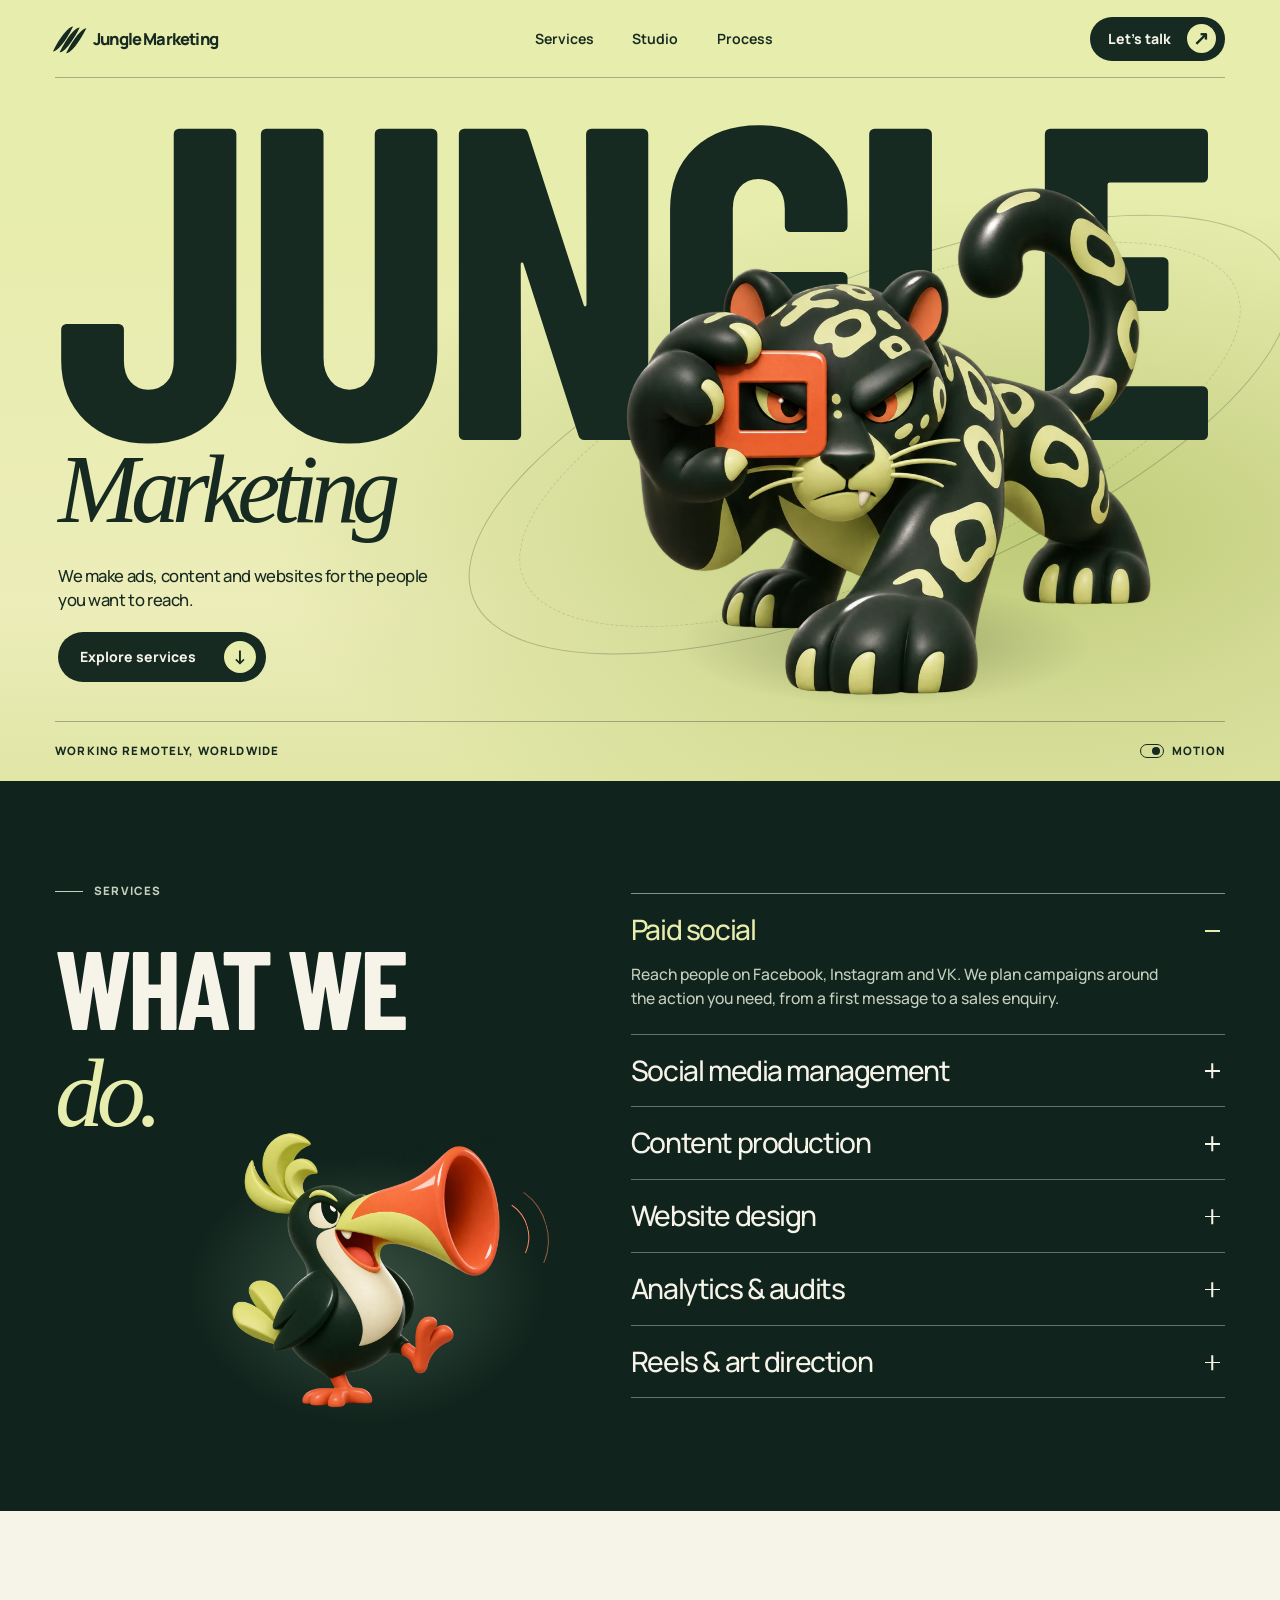
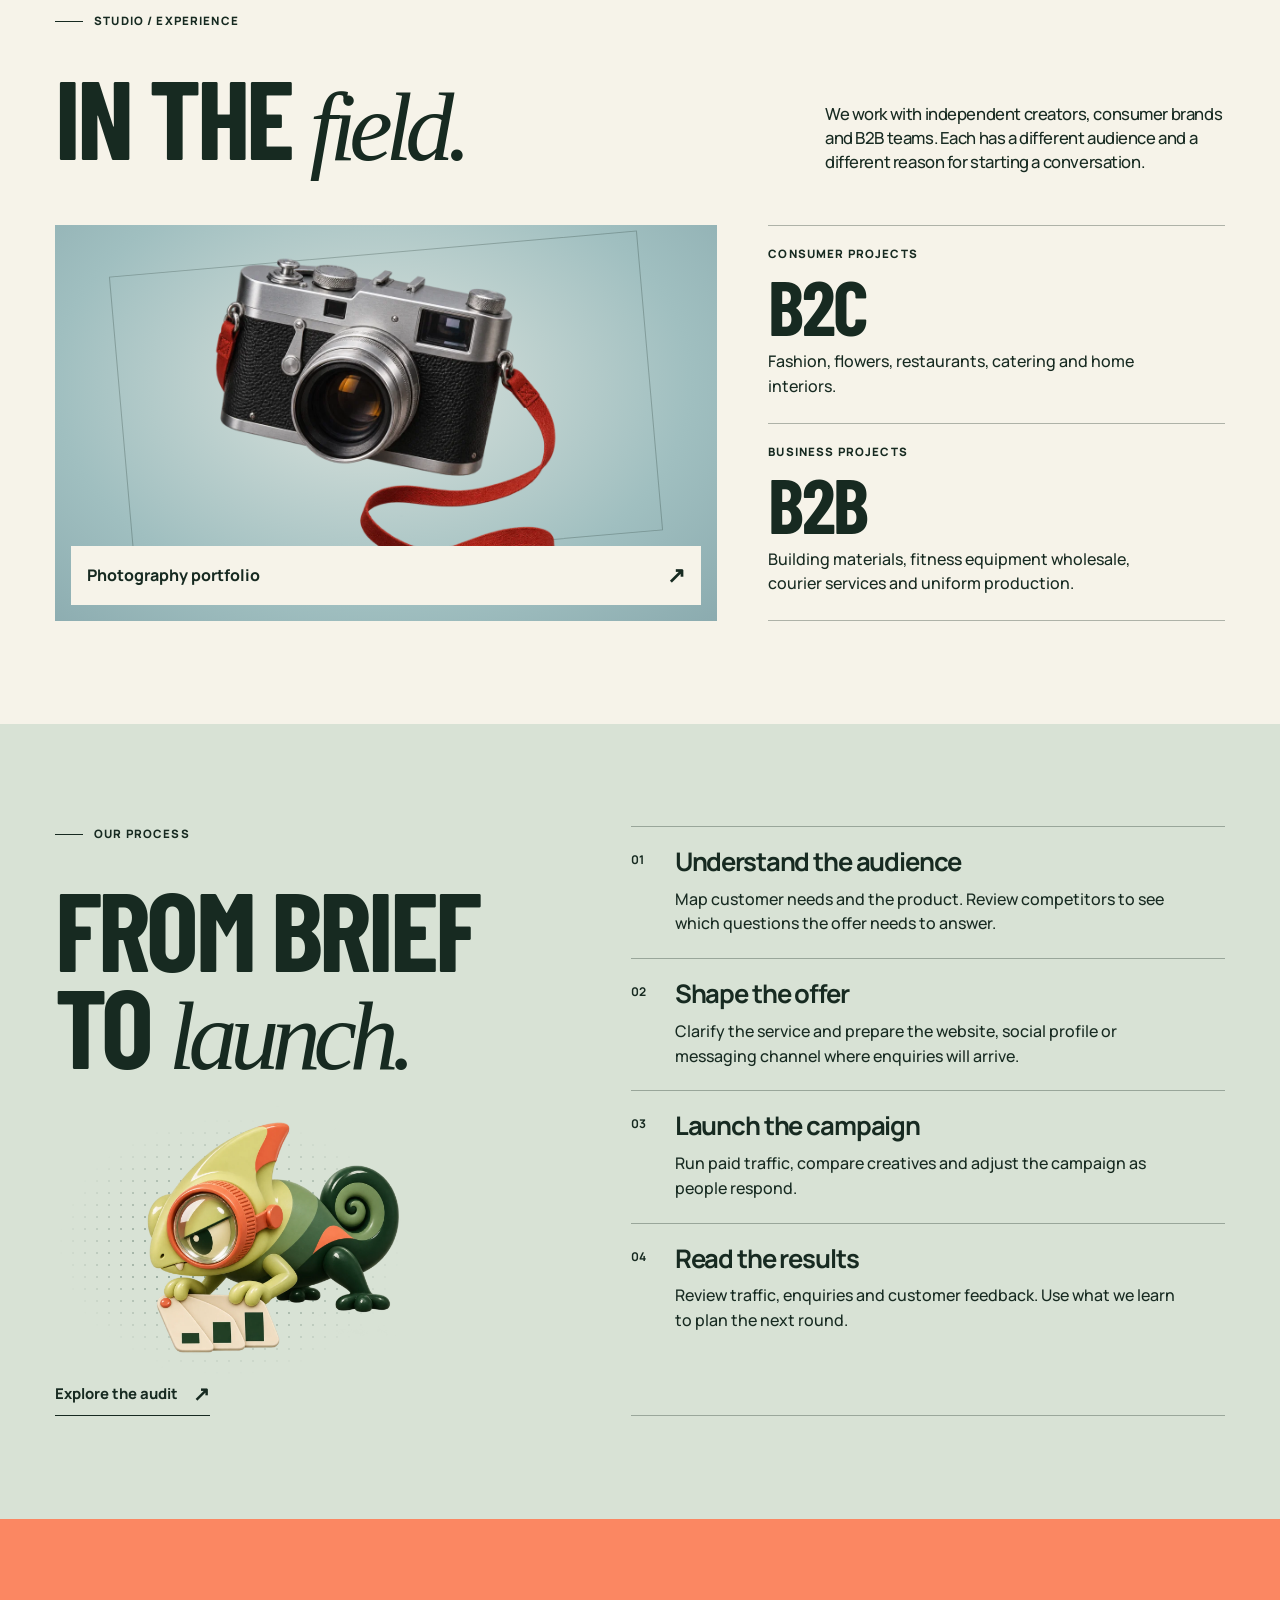
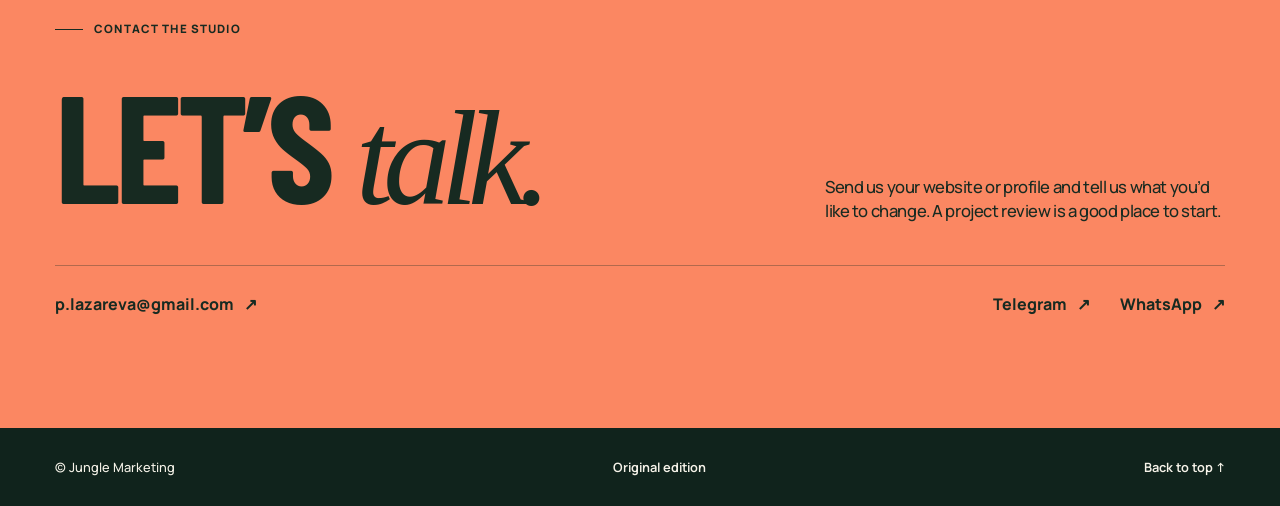
==== 2027/index.html @ aa93aa3e "Bring the studio mascots into the 2027 edition" ====
<!doctype html>
<html lang="en">
<head>
  <meta charset="utf-8">
  <meta name="viewport" content="width=device-width, initial-scale=1">
  <meta name="theme-color" content="#e7edac">
  <title>Jungle Marketing | Studio Edition 2027</title>
  <meta name="description" content="Meet Jungle Marketing, a remote digital marketing studio for paid social, content, websites and analytics. Explore our services and tell us about your project.">
  <meta name="robots" content="noindex,follow">
  <link rel="canonical" href="https://scorpochabro-solo.github.io/polly/">
  <meta property="og:title" content="Jungle Marketing | Studio Edition 2027">
  <meta property="og:description" content="Paid media, content and websites for the people you want to reach. Work with us from anywhere.">
  <meta property="og:type" content="website">
  <meta property="og:url" content="https://scorpochabro-solo.github.io/polly/2027/">
  <meta property="og:image" content="https://scorpochabro-solo.github.io/polly/2027/assets/poster.jpg">
  <meta name="twitter:card" content="summary_large_image">
  <link rel="icon" href="../favicon.svg" type="image/svg+xml">
  <link rel="preload" href="assets/barlow-condensed-bold.ttf" as="font" type="font/ttf" crossorigin>
  <link rel="preload" href="assets/focus.webp" as="image" type="image/webp">
  <link rel="stylesheet" href="edition.css">
  <script src="edition.js" defer></script>
</head>
<body id="top">
  <a class="skip" href="#main">Skip to content</a>
  <header class="header">
    <div class="wrap header-inner">
      <a class="brand" href="#top" aria-label="Jungle Marketing home"><i class="claw" aria-hidden="true"></i>Jungle Marketing</a>
      <nav aria-label="Main navigation"><a href="#services">Services</a><a href="#studio">Studio</a><a href="#process">Process</a></nav>
      <a class="button small" href="#contact">Let’s talk <span aria-hidden="true">↗</span></a>
    </div>
  </header>
  <main id="main">
    <!-- Masthead and independently moving mascot -->
    <section class="cover" aria-labelledby="mast">
      <div class="wrap cover-inner">
        <div class="poster">
          <div class="orbit" aria-hidden="true"></div>
          <h1 id="mast"><span class="mast-word">Jungle</span><span class="mast-script">Marketing</span></h1>
          <div class="animal"><img class="cat" src="assets/focus.webp" width="1000" height="1000" alt="Focus, the studio jaguar, framing a shot." fetchpriority="high"></div>
          <div class="cover-copy">
            <p>We make ads, content and websites for the people you want to reach.</p>
            <a class="button" href="#services">Explore services <span aria-hidden="true">↓</span></a>
          </div>
        </div>
        <div class="cover-foot micro"><span>Working remotely, worldwide</span>
          <button class="motion" hidden type="button" aria-pressed="true"><span class="switch" aria-hidden="true"></span> Motion</button>
        </div>
      </div>
    </section>

    <!-- Native disclosures work with keyboard, touch and JavaScript disabled. -->
    <section class="services block" id="services" aria-labelledby="service-title">
      <div class="wrap service-layout">
        <div class="service-art">
          <p class="micro cap">Services</p>
          <h2 id="service-title">What we<br><em>do.</em></h2>
          <div class="echo-stage">
            <span class="sound-wave" aria-hidden="true"></span>
            <img class="echo" src="assets/echo.webp" width="1000" height="1000" alt="Echo, a toucan with a megaphone beak." loading="lazy" decoding="async">
          </div>
        </div>
        <div class="catalog">
          <details open><summary>Paid social</summary><p>Reach people on Facebook, Instagram and VK. We plan campaigns around the action you need, from a first message to a sales enquiry.</p></details>
          <details><summary>Social media management</summary><p>We plan posts, manage your accounts and shape the look of your profile so visitors can see what you offer.</p></details>
          <details><summary>Content production</summary><p>Portraits, product photography and event coverage for websites, social feeds and advertising.</p></details>
          <details><summary>Website design</summary><p>A one-page introduction or a multi-page website that helps visitors explore your offer and get in touch.</p></details>
          <details><summary>Analytics &amp; audits</summary><p id="audit-scope" tabindex="-1">We review your website, traffic and audience needs. That can include a Yandex Metrica review, product and persona maps, or a marketing kit.</p></details>
          <details><summary>Reels &amp; art direction</summary><p>Short-form video editing, reel covers and highlight artwork, with a visual direction for the whole profile.</p></details>
        </div>
      </div>
    </section>

    <section class="studio block" id="studio" aria-labelledby="studio-title">
      <div class="wrap">
        <p class="micro cap">Studio / Experience</p>
        <div class="studio-head">
          <h2 id="studio-title">In the <em>field.</em></h2>
          <p>We work with independent creators, consumer brands and B2B teams. Each has a different audience and a different reason for starting a conversation.</p>
        </div>
        <div class="field">
          <a class="photo-panel" href="https://shotinporto.wfolio.pro/" target="_blank" rel="noopener noreferrer">
            <div class="focus-frame" aria-hidden="true"></div>
            <img src="assets/camera.webp" alt="" width="780" height="780" loading="lazy" decoding="async">
            <span>Photography portfolio <b aria-hidden="true">↗</b></span>
          </a>
          <div class="markets">
            <article><p class="micro">Consumer projects</p><h3>B2C</h3><p>Fashion, flowers, restaurants, catering and home interiors.</p></article>
            <article><p class="micro">Business projects</p><h3>B2B</h3><p>Building materials, fitness equipment wholesale, courier services and uniform production.</p></article>
          </div>
        </div>
      </div>
    </section>

    <section class="process block" id="process" aria-labelledby="process-title">
      <div class="wrap process-layout">
        <header class="process-intro">
          <p class="micro cap">Our process</p>
          <h2 id="process-title">From brief<br>to <em>launch.</em></h2>
          <a class="prism-study" href="#audit-scope">
            <img src="assets/prism.webp" width="1000" height="1000" alt="" loading="lazy" decoding="async">
            <span>Explore the audit <b aria-hidden="true">↗</b></span>
          </a>
        </header>
        <ol class="steps">
          <li><h3>Understand the audience</h3><p>Map customer needs and the product. Review competitors to see which questions the offer needs to answer.</p></li>
          <li><h3>Shape the offer</h3><p>Clarify the service and prepare the website, social profile or messaging channel where enquiries will arrive.</p></li>
          <li><h3>Launch the campaign</h3><p>Run paid traffic, compare creatives and adjust the campaign as people respond.</p></li>
          <li><h3>Read the results</h3><p>Review traffic, enquiries and customer feedback. Use what we learn to plan the next round.</p></li>
        </ol>
      </div>
    </section>

    <section class="contact block" id="contact" aria-labelledby="contact-title">
      <div class="wrap">
        <p class="micro cap">Contact the studio</p>
        <div class="contact-head">
          <h2 id="contact-title">Let’s <em>talk.</em></h2>
          <p>Send us your website or profile and tell us what you’d like to change. A project review is a good place to start.</p>
        </div>
        <div class="contact-links"><a href="mailto:p.lazareva@gmail.com">p.lazareva@gmail.com <span aria-hidden="true">↗</span></a><a href="https://t.me/digitalpolly">Telegram <span aria-hidden="true">↗</span></a><a href="https://wa.me/79202559383">WhatsApp <span aria-hidden="true">↗</span></a></div>
      </div>
    </section>
  </main>
  <footer><div class="wrap footer-inner"><span>© Jungle Marketing</span><a href="../">Original edition</a><a href="#top">Back to top ↑</a></div></footer>
</body>
</html>
---- 2027/edition.css ----
@font-face {
  font-family: Barlow;
  src: url("assets/barlow-condensed-bold.ttf") format("truetype");
  font-weight: 700;
  font-display: swap;
}
@font-face {
  font-family: Manrope;
  src: url("assets/manrope.ttf") format("truetype");
  font-weight: 200 800;
  font-display: swap;
}

:root {
  --ink: #172a21;
  --night: #10231c;
  --paper: #f6f3e9;
  --lime: #e7edac;
  --orange: #fb8762;
  --rule: rgb(23 42 33 / 32%);
  --muted: #c4d0bd;
  --serif: Georgia, "Times New Roman", serif;
  --display: Barlow, "Arial Narrow", sans-serif;
  --gutter: clamp(20px, 4.3vw, 84px);
  --ease: cubic-bezier(.2,.75,.25,1);
}
*, *::before, *::after { box-sizing: border-box; }
html { scroll-behavior: smooth; }
body { margin: 0; color: var(--ink); background: var(--paper); font: 500 1rem/1.55 Manrope, sans-serif; }
h1, h2, h3, p, ol { margin: 0; }
a { color: inherit; text-decoration: none; }
button { color: inherit; font: inherit; cursor: pointer; }
img { display: block; max-width: 100%; }
::selection { background: var(--orange); color: var(--night); }
:focus-visible { outline: 3px solid currentColor; outline-offset: 4px; }
[hidden] { display: none !important; }
.wrap { width: min(1512px, calc(100% - 2 * var(--gutter))); margin-inline: auto; }
.block { padding-block: clamp(68px, 8vw, 132px); }
.micro { font-size: .72rem; line-height: 1.4; font-weight: 800; text-transform: uppercase; letter-spacing: .1em; }
.cap { margin-bottom: clamp(24px, 3vw, 44px); }
.cap::before { content: ""; display: inline-block; width: 28px; height: 1px; margin: 0 11px .28em 0; background: currentColor; }
.skip { position: absolute; z-index: 10; padding: 12px; background: var(--paper); transform: translateY(-130%); }
.skip:focus { transform: none; }
h2 { font-family: var(--display); font-size: clamp(4rem, 8.7vw, 10rem); line-height: .87; text-transform: uppercase; letter-spacing: -.034em; }
h2 em { font: italic .88em/.95 var(--serif); letter-spacing: -.075em; text-transform: lowercase; }

/* The poster type and Focus move on separate layers. */
.header, .cover { background: var(--lime); }
.header-inner, .cover-foot, .footer-inner { display: flex; align-items: center; justify-content: space-between; }
.header-inner { min-height: 78px; gap: 16px; border-bottom: 1px solid var(--rule); }
.brand { display: inline-flex; align-items: center; gap: 13px; min-height: 44px; font-size: 1.03rem; letter-spacing: -.05em; font-weight: 800; }
.claw { width: 8px; height: 26px; margin-inline: 4px 13px; background: currentColor; transform: skew(-20deg) rotate(7deg); border-radius: 100% 0; box-shadow: 7px 0 currentColor, 14px 0 currentColor; }
nav { display: flex; align-items: center; gap: clamp(18px, 3vw, 48px); }
nav a, .footer-inner a { display: inline-grid; align-items: center; min-height: 44px; font-size: .88rem; font-weight: 650; }
nav a:hover, .footer-inner a:hover { text-decoration: underline; text-underline-offset: .35em; }
.button { display: inline-flex; align-items: center; gap: 28px; min-height: 50px; padding: 9px 10px 9px 22px; background: var(--ink); color: var(--paper); border-radius: 100px; font-size: .88rem; font-weight: 750; transition: background .2s; }
.button span { display: grid; place-items: center; border-radius: 50%; background: var(--lime); color: var(--ink); width: 32px; height: 32px; font-size: 1.2rem; transition: transform .25s; }
.button:hover { background: #304a33; }
.button:hover span { transform: rotate(-12deg); }
.button.small { min-height: 44px; padding: 7px 9px 7px 18px; gap: 16px; }
.button.small span { width: 29px; height: 29px; }
.cover { overflow: clip; background: radial-gradient(ellipse at 80% 65%, #becb77, transparent 53%), linear-gradient(var(--lime) 16%, #ecedb9 75%, #e0e6a6); }
.poster { position: relative; isolation: isolate; container-type: inline-size; padding-bottom: clamp(22px, 3vw, 56px); }
.mast-word { display: block; position: relative; font: 700 38cqw/.83 var(--display); letter-spacing: -.03em; text-transform: uppercase; }
.mast-script { position: relative; z-index: 2; display: block; width: fit-content; margin: -.045em 0 0 .03em; font: italic 8.3cqw/.96 var(--serif); letter-spacing: -.08em; }
.animal { position: absolute; z-index: 1; right: 5%; bottom: 0; width: min(48cqw, 660px); pointer-events: none; transform: translate3d(var(--px,0px), var(--py,0px), 0); transition: transform .6s var(--ease); }
.animal::before { content: ""; position: absolute; inset: 75% 12% 2%; border-radius: 50%; background: radial-gradient(ellipse, rgb(36 44 18 / 27%), transparent 68%); }
.cat { position: relative; width: 100%; height: auto; transform-origin: 54% 85%; }
html[data-moving] .cat { animation: compose 6s ease-in-out infinite alternate; }
.orbit { position: absolute; z-index: -1; pointer-events: none; width: 75%; height: 49%; right: -8%; top: 31%; border: 1px solid rgb(23 42 33 / 25%); border-radius: 50%; transform: rotate(-22deg); }
.orbit::after { content: ""; position: absolute; inset: 6%; border: 1px dashed rgb(23 42 33 / 14%); border-radius: inherit; }
.cover-copy { position: relative; z-index: 2; width: min(38%, 375px); margin: clamp(20px, 2.2vw, 35px) 0 0 .25%; }
.cover-copy p, .studio-head > p, .contact-head > p { margin-bottom: 20px; font-size: clamp(1rem, 1.3vw, 1.23rem); line-height: 1.45; letter-spacing: -.025em; }
.cover-foot { position: relative; z-index: 2; min-height: 60px; border-top: 1px solid var(--rule); }
.motion { display: flex; align-items: center; gap: 8px; padding: 8px 0 8px 8px; min-height: 44px; background: none; border: 0; text-transform: uppercase; font: inherit; letter-spacing: inherit; }
.switch { width: 24px; height: 14px; border: 1px solid currentColor; border-radius: 14px; display: grid; align-items: center; padding-inline: 2px; }
.switch::after { content: ""; display: block; background: currentColor; width: 8px; height: 8px; border-radius: 50%; transition: transform .2s; }
.motion[aria-pressed="true"] .switch::after { transform: translateX(9px); }
@keyframes compose { from { transform: rotate(-1deg); } to { transform: translateY(-3px) rotate(1deg); } }

/* Echo projects a ripple toward the service index. */
.services, footer { background: var(--night); color: var(--paper); }
.service-layout, .process-layout { display: grid; grid-template-columns: .9fr 1.1fr; gap: clamp(28px, 7vw, 120px); }
.service-art { position: relative; isolation: isolate; }
.service-art h2 { position: relative; z-index: 1; }
.service-art em { color: var(--lime); }
.echo-stage { position: relative; isolation: isolate; width: min(90%, 350px); margin: -2% 0 0 auto; aspect-ratio: 1.26; }
.echo-stage::before { content: ""; position: absolute; inset: 6% -4% -8%; background: radial-gradient(ellipse, #385040, transparent 67%); }
.echo { position: absolute; z-index: 1; height: 100%; width: 100%; object-fit: contain; transform: scaleX(-1); }
.sound-wave { position: absolute; right: -2%; top: 25%; width: 28%; height: 25%; color: var(--orange); pointer-events: none; }
.sound-wave::before, .sound-wave::after { content: ""; position: absolute; inset: 0 20%; border: 1px solid transparent; border-right-color: currentColor; border-radius: 50%; transform: rotate(-16deg); }
.sound-wave::after { inset: -22% 0 -22% 18%; opacity: .55; }
.services .cap { color: var(--muted); }
.catalog { align-self: center; border-top: 1px solid #829382; }
.catalog details { border-bottom: 1px solid #617567; }
summary { position: relative; padding: 19px 38px 19px 0; cursor: pointer; list-style: none; font-size: clamp(1.25rem, 2.2vw, 2.3rem); letter-spacing: -.05em; line-height: 1.2; transition: color .2s; }
summary::-webkit-details-marker { display: none; }
summary::before, summary::after { content: ""; position: absolute; height: 1.5px; width: 15px; right: 5px; top: 50%; background: currentColor; }
summary::after { transform: rotate(90deg); transition: transform .2s; }
details[open] summary, summary:hover { color: var(--lime); }
details[open] summary::after { transform: rotate(0deg); }
details p { max-width: 54ch; margin: -4px 22px 23px 0; color: var(--muted); font-size: .98rem; }

/* Portfolio and markets */
.studio-head, .contact-head { display: flex; gap: 48px; justify-content: space-between; align-items: end; }
.studio-head > p, .contact-head > p { max-width: 400px; margin-bottom: 0; }
.field { display: grid; grid-template-columns: 1.45fr 1fr; margin-top: clamp(30px, 4vw, 65px); gap: clamp(24px, 4vw, 65px); }
.photo-panel { display: grid; position: relative; place-items: center; overflow: hidden; min-height: 330px; isolation: isolate; background: radial-gradient(ellipse at 48% 40%, #dde4de, #a0bfc0 65%, #8babaf); }
.photo-panel img { position: absolute; height: 88%; width: 88%; object-fit: contain; top: 1%; transition: transform .5s var(--ease); }
.photo-panel:hover img, .photo-panel:focus-visible img { transform: rotate(-4deg) scale(1.04); }
.photo-panel > span { position: absolute; bottom: 16px; left: 16px; right: 16px; display: flex; align-items: center; justify-content: space-between; padding: 12px 16px; background: var(--paper); font-weight: 750; }
.photo-panel b { font-size: 1.4rem; }
.focus-frame { position: absolute; border: 1px solid rgb(23 42 33 / 25%); inset: 7% 10% 17%; transform: rotate(-5deg); }
.markets { display: grid; }
.markets article { padding: 20px 0 24px; border-top: 1px solid var(--rule); }
.markets article:last-child { border-bottom: 1px solid var(--rule); }
.markets h3 { font: 700 clamp(3.6rem, 6vw, 6rem)/1 var(--display); letter-spacing: -.035em; margin: 5px 0; }
.markets article > p:last-child { max-width: 37ch; }
.process { background: #d8e2d5; }
.prism-study { display: grid; position: relative; isolation: isolate; justify-items: start; width: min(100%, 350px); margin-top: 16px; }
.prism-study::before { content: ""; position: absolute; z-index: -1; inset: 5% 0 12%; background-image: radial-gradient(#90a396 1px, transparent 1px); background-size: 12px 12px; mask-image: radial-gradient(ellipse, black 26%, transparent 69%); }
.prism-study img { width: 78%; height: auto; justify-self: end; transition: transform .35s var(--ease); }
.prism-study:hover img, .prism-study:focus-visible img { transform: translate(-4px, 1px) rotate(-2deg); }
.prism-study span { display: inline-flex; align-items: center; gap: 15px; min-height: 44px; font-size: .93rem; font-weight: 750; border-bottom: 1px solid currentColor; }
.prism-study b { font-size: 1.25rem; }
.steps { list-style: none; counter-reset: stage; padding: 0; border-bottom: 1px solid var(--rule); }
.steps li { counter-increment: stage; position: relative; border-top: 1px solid var(--rule); padding: 20px 0 22px 44px; }
.steps li::before { content: counter(stage, decimal-leading-zero); position: absolute; left: 0; top: 24px; font: 700 .75rem Manrope, sans-serif; }
.steps h3 { font-size: clamp(1.35rem, 2vw, 2rem); line-height: 1.2; letter-spacing: -.045em; margin-bottom: 9px; }
.steps p { max-width: 51ch; }
.contact { background: var(--orange); }
.contact h2 { font-size: clamp(5rem, 12vw, 13rem); }
.contact-links { display: flex; align-items: center; flex-wrap: wrap; gap: 12px 30px; border-top: 1px solid var(--rule); margin-top: 42px; padding-top: 16px; }
.contact-links a { display: inline-flex; align-items: center; gap: 10px; min-height: 44px; font-weight: 750; }
.contact-links a:first-child { margin-right: auto; }
.contact-links span { transition: transform .2s; }
.contact-links a:hover span { transform: translate(3px,-3px); }
.footer-inner { min-height: 78px; gap: 10px; font-size: .8rem; }
.footer-inner a { font-size: inherit; }

@media (max-width: 760px) {
  .header-inner { min-height: 65px; }
  nav { gap: 14px; }
  .cover-copy { width: 45%; }
  .service-layout { grid-template-columns: .75fr 1.25fr; gap: 24px; }
  .echo-stage { width: 100%; margin-top: 12px; }
  .studio-head, .contact-head { display: grid; gap: 22px; }
  .field { grid-template-columns: 1.1fr 1fr; gap: 22px; }
  .process-layout { grid-template-columns: .8fr 1.2fr; gap: 24px; }
}
@media (max-width: 580px) {
  .header-inner { flex-wrap: wrap; column-gap: 8px; row-gap: 0; padding-top: 6px; }
  .header nav { order: 3; width: 100%; justify-content: space-between; border-top: 1px solid rgb(23 42 33 / 14%); margin-top: 5px; }
  nav a { min-height: 44px; padding-right: 12px; }
  .poster { padding-top: 6px; padding-bottom: 24px; }
  .poster h1 { min-height: 90cqw; }
  .mast-script { margin-top: 0; font-size: 11.3cqw; }
  .animal { width: 59cqw; right: -1%; top: 24cqw; bottom: auto; }
  .orbit { top: 22%; height: 40%; width: 84%; right: -14%; }
  .cover-copy { width: min(100%, 34ch); margin-top: 8px; }
  .cover-copy p { font-size: .99rem; }
  .cover-foot { min-height: 50px; font-size: .62rem; }
  .service-layout, .process-layout, .field { grid-template-columns: 1fr; }
  .service-art { display: grid; grid-template-columns: 1.08fr 1fr; align-items: end; }
  .service-art .cap { grid-column: 1/-1; margin-bottom: 12px; }
  .service-art h2 { font-size: clamp(3rem, 13vw, 4.8rem); }
  .echo-stage { margin: 0; aspect-ratio: 1; }
  .process-intro { display: grid; grid-template-columns: 1fr 37%; gap: 0 8px; align-items: center; }
  .process-intro .cap { grid-column: 1/-1; }
  .process-intro h2 { font-size: clamp(3.35rem, 14vw, 5.3rem); }
  .prism-study { margin-top: 0; }
  .prism-study img { width: 100%; }
  .prism-study span { gap: 6px; font-size: .78rem; }
  .catalog { margin-top: 0; }
  .photo-panel { min-height: 300px; }
  .markets { grid-template-columns: 1fr 1fr; gap: 14px; }
  .markets article { padding: 16px 0 0; }
  .markets article:last-child { border-bottom: 0; }
  .markets article > p:last-child { font-size: .93rem; }
  .contact-links { gap: 2px 22px; }
  .contact-links a:first-child { flex-basis: 100%; }
  .footer-inner { flex-wrap: wrap; justify-content: flex-start; gap: 0 18px; padding-block: 12px; }
  .footer-inner > span { flex: 1 0 100%; }
}
@media (prefers-reduced-motion: no-preference) {
  .arrive { animation: arrive .55s var(--ease) both; }
  @keyframes arrive { from { opacity: .5; transform: translateY(15px); } to { opacity: 1; transform: none; } }
}
html[data-still] { scroll-behavior: auto; }
html[data-still] *, html[data-still] *::before, html[data-still] *::after { animation: none !important; transition: none !important; }
@media (prefers-reduced-motion: reduce) {
  html { scroll-behavior: auto; }
  *, *::before, *::after { animation-duration: .001ms !important; animation-iteration-count: 1 !important; transition-duration: .001ms !important; }
}
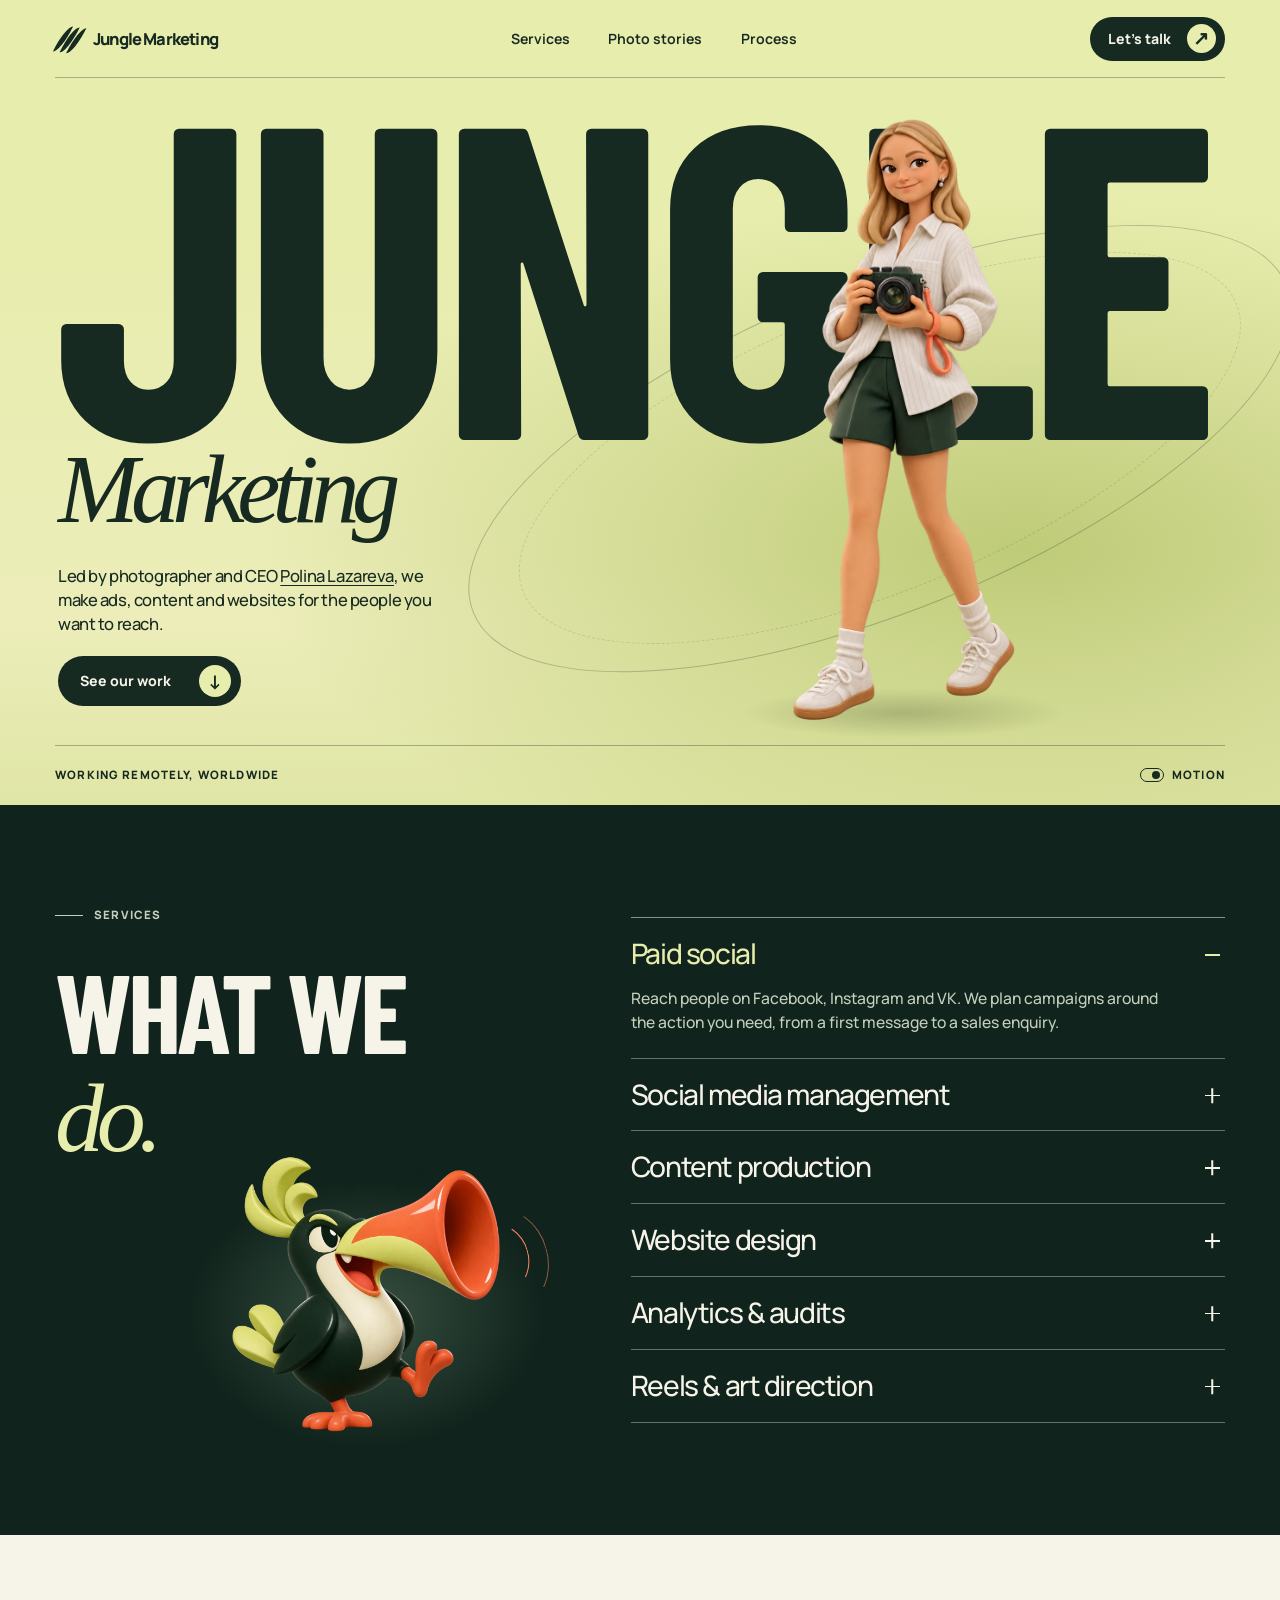
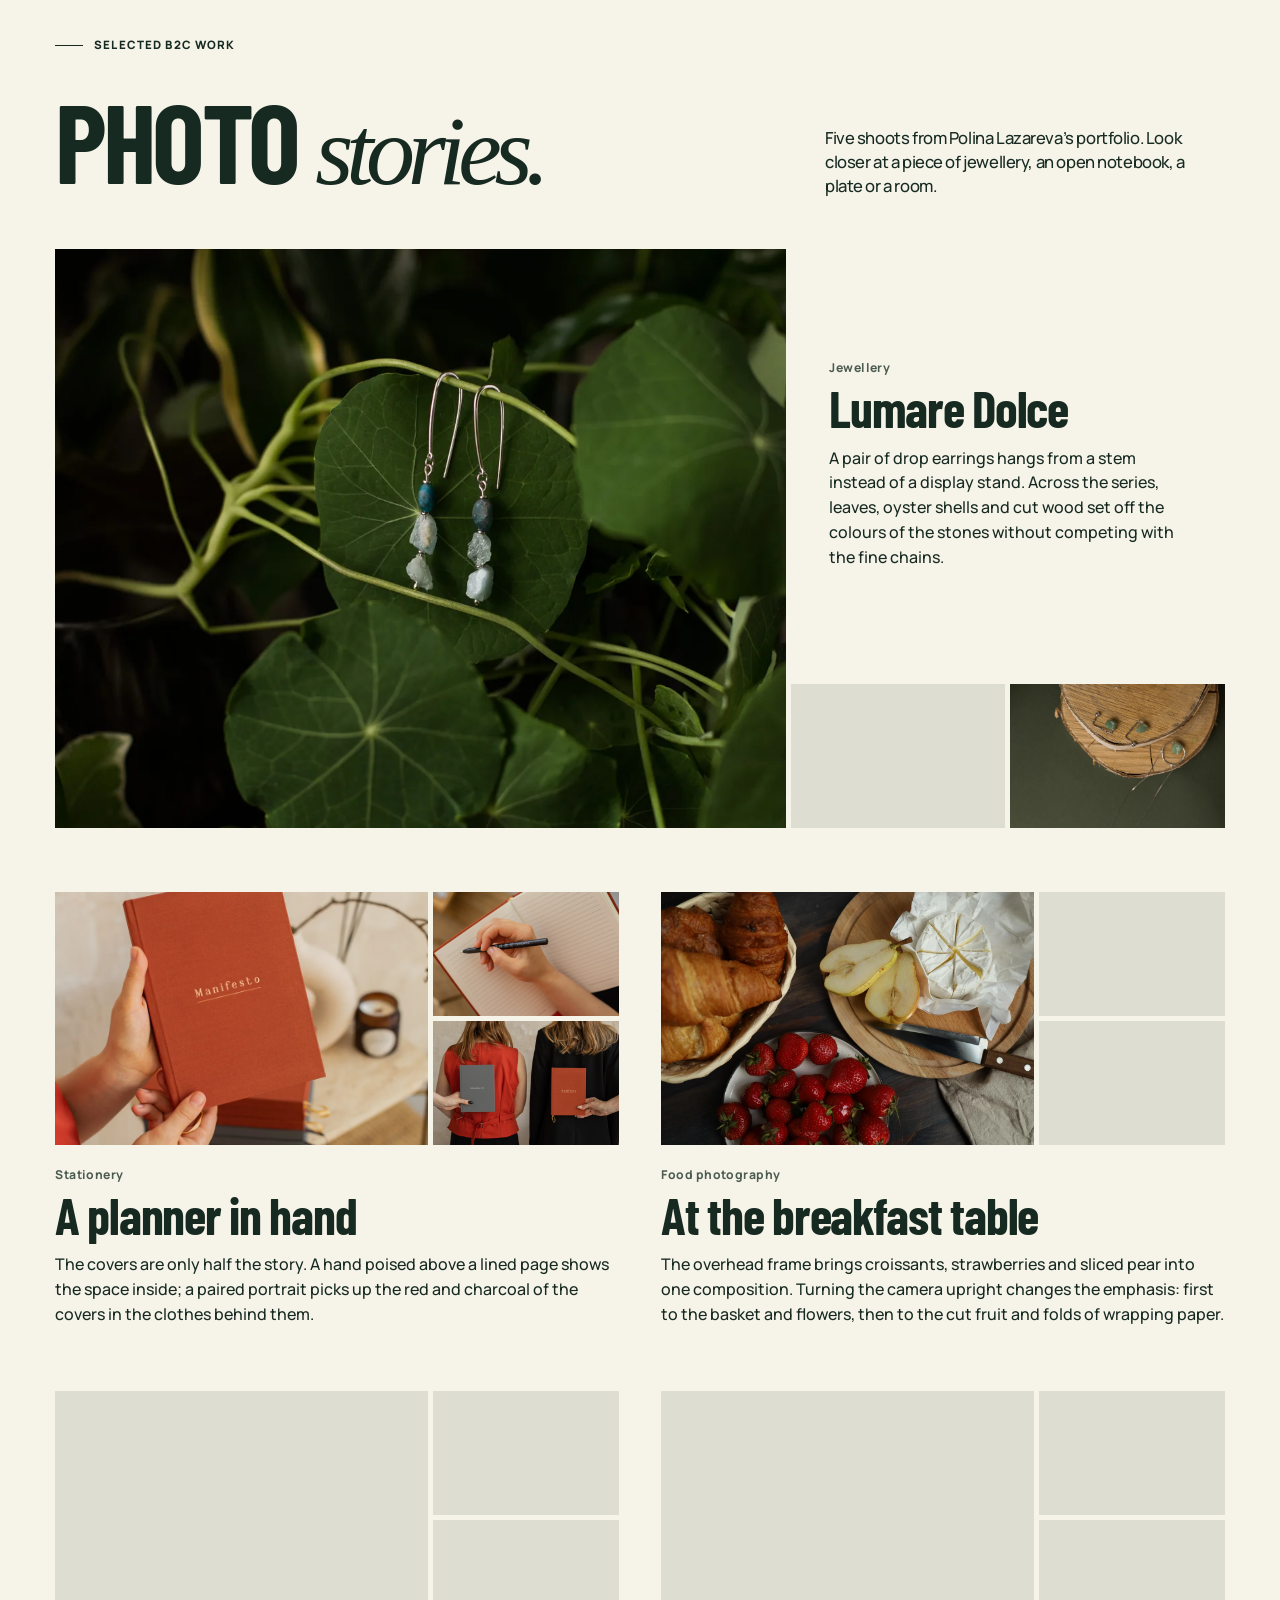
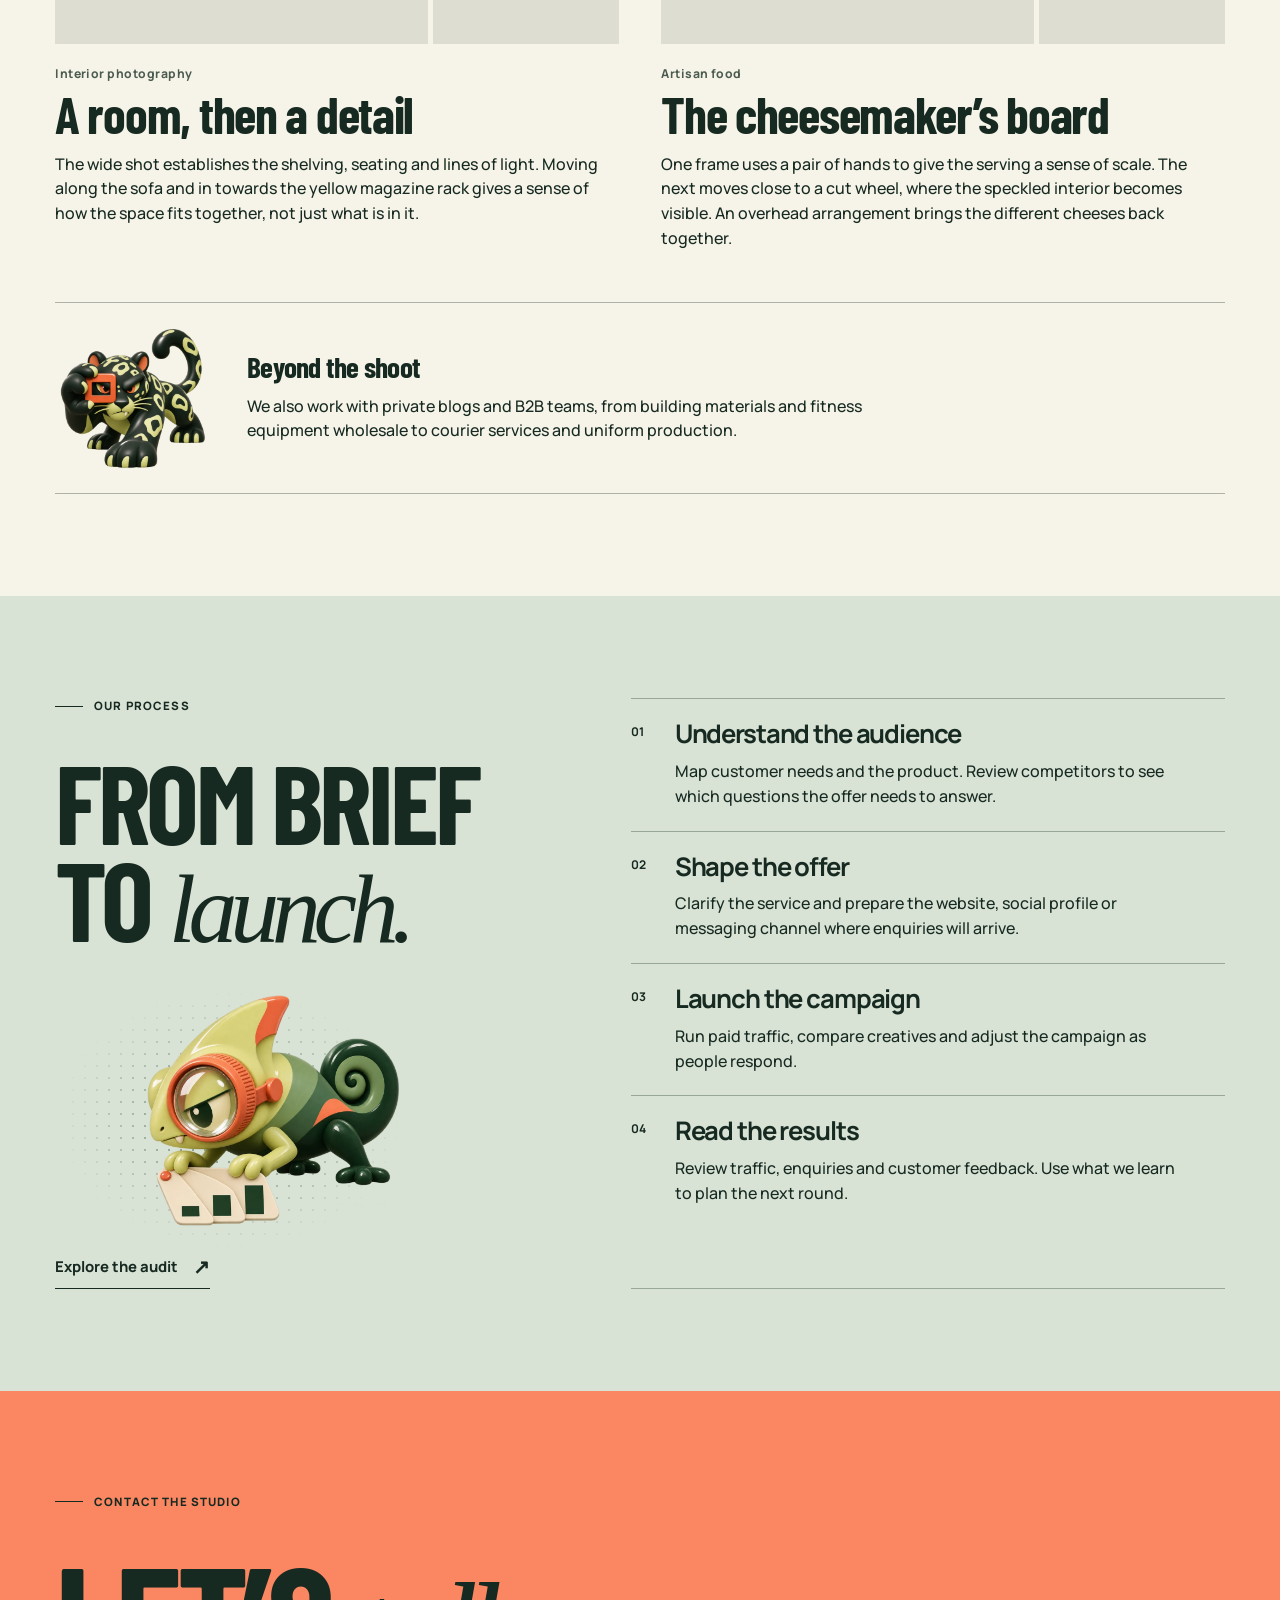
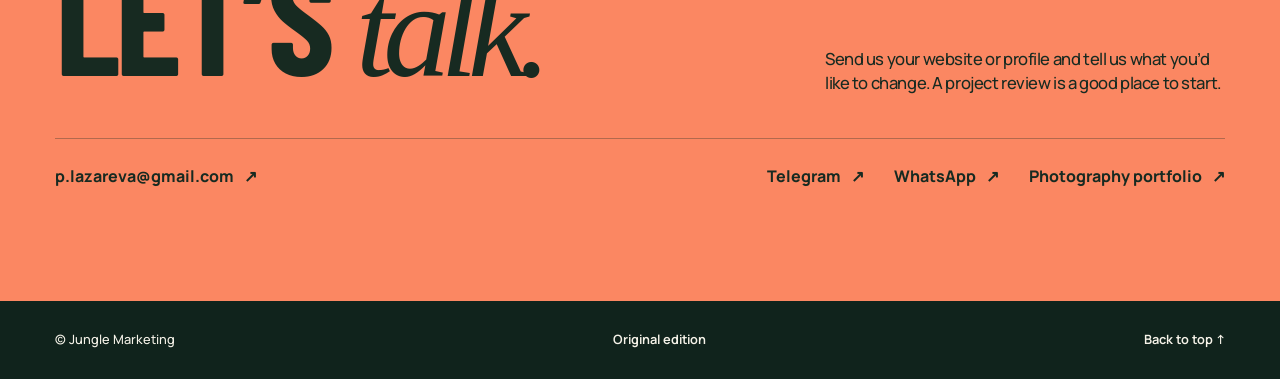
==== commit 2b9e2171: "Feature Polina and five on-site photography stories in the 2027 edition" ====
--- a/2027/index.html
+++ b/2027/index.html
@@ -16,7 +16,8 @@
   <meta name="twitter:card" content="summary_large_image">
   <link rel="icon" href="../favicon.svg" type="image/svg+xml">
   <link rel="preload" href="assets/barlow-condensed-bold.ttf" as="font" type="font/ttf" crossorigin>
-  <link rel="preload" href="assets/focus.webp" as="image" type="image/webp">
+  <meta property="og:image:alt" content="Jungle Marketing with an illustrated Polina Lazareva holding her camera.">
+  <link rel="preload" href="assets/polina.webp" as="image" type="image/webp">
   <link rel="stylesheet" href="edition.css">
   <script src="edition.js" defer></script>
 </head>
@@ -25,7 +26,7 @@
   <header class="header">
     <div class="wrap header-inner">
       <a class="brand" href="#top" aria-label="Jungle Marketing home"><i class="claw" aria-hidden="true"></i>Jungle Marketing</a>
-      <nav aria-label="Main navigation"><a href="#services">Services</a><a href="#studio">Studio</a><a href="#process">Process</a></nav>
+      <nav aria-label="Main navigation"><a href="#services">Services</a><a href="#studio">Photo stories</a><a href="#process">Process</a></nav>
       <a class="button small" href="#contact">Let’s talk <span aria-hidden="true">↗</span></a>
     </div>
   </header>
@@ -36,10 +37,10 @@
         <div class="poster">
           <div class="orbit" aria-hidden="true"></div>
           <h1 id="mast"><span class="mast-word">Jungle</span><span class="mast-script">Marketing</span></h1>
-          <div class="animal"><img class="cat" src="assets/focus.webp" width="1000" height="1000" alt="Focus, the studio jaguar, framing a shot." fetchpriority="high"></div>
+          <div class="portrait-stage"><img class="founder-model" src="assets/polina.webp" width="600" height="1450" alt="Illustrated portrait of Polina holding her camera." fetchpriority="high"></div>
           <div class="cover-copy">
-            <p>We make ads, content and websites for the people you want to reach.</p>
-            <a class="button" href="#services">Explore services <span aria-hidden="true">↓</span></a>
+            <p>Led by photographer and CEO <a href="https://www.instagram.com/polinalaz/">Polina Lazareva</a>, we make ads, content and websites for the people you want to reach.</p>
+            <a class="button" href="#studio">See our work <span aria-hidden="true">↓</span></a>
           </div>
         </div>
         <div class="cover-foot micro"><span>Working remotely, worldwide</span>
@@ -72,24 +73,54 @@
 
     <section class="studio block" id="studio" aria-labelledby="studio-title">
       <div class="wrap">
-        <p class="micro cap">Studio / Experience</p>
+        <p class="micro cap">Selected B2C work</p>
         <div class="studio-head">
-          <h2 id="studio-title">In the <em>field.</em></h2>
-          <p>We work with independent creators, consumer brands and B2B teams. Each has a different audience and a different reason for starting a conversation.</p>
+          <h2 id="studio-title">Photo <em>stories.</em></h2>
+          <p>Five shoots from Polina Lazareva’s portfolio. Look closer at a piece of jewellery, an open notebook, a plate or a room.</p>
         </div>
-        <div class="field">
-          <a class="photo-panel" href="https://shotinporto.wfolio.pro/" target="_blank" rel="noopener noreferrer">
-            <div class="focus-frame" aria-hidden="true"></div>
-            <img src="assets/camera.webp" alt="" width="780" height="780" loading="lazy" decoding="async">
-            <span>Photography portfolio <b aria-hidden="true">↗</b></span>
-          </a>
-          <div class="markets">
-            <article><p class="micro">Consumer projects</p><h3>B2C</h3><p>Fashion, flowers, restaurants, catering and home interiors.</p></article>
-            <article><p class="micro">Business projects</p><h3>B2B</h3><p>Building materials, fitness equipment wholesale, courier services and uniform production.</p></article>
-          </div>
+        <div class="casebook">
+          <article class="case case-lead" aria-labelledby="case-jewellery">
+            <div class="case-copy"><p class="case-type">Jewellery</p><h3 id="case-jewellery">Lumare Dolce</h3><p>A pair of drop earrings hangs from a stem instead of a display stand. Across the series, leaves, oyster shells and cut wood set off the colours of the stones without competing with the fine chains.</p></div>
+            <a class="shot" href="assets/work/jewellery-1.webp" aria-label="Enlarge: Drop earrings suspended in front of round green leaves."><img src="assets/work/jewellery-1.webp" width="1280" height="853" alt="Drop earrings suspended in front of round green leaves." loading="lazy" decoding="async"></a>
+            <a class="shot" href="assets/work/jewellery-2.webp" aria-label="Enlarge: Purple earrings resting inside an oyster shell."><img src="assets/work/jewellery-2.webp" width="1280" height="853" alt="Purple earrings resting inside an oyster shell." loading="lazy" decoding="async"></a>
+            <a class="shot" href="assets/work/jewellery-3.webp" aria-label="Enlarge: Green stones and fine chains arranged on a slice of wood."><img src="assets/work/jewellery-3.webp" width="1280" height="853" alt="Green stones and fine chains arranged on a slice of wood." loading="lazy" decoding="async"></a>
+          </article>
+          <article class="case" aria-labelledby="case-stationery">
+            <div class="case-copy"><p class="case-type">Stationery</p><h3 id="case-stationery">A planner in hand</h3><p>The covers are only half the story. A hand poised above a lined page shows the space inside; a paired portrait picks up the red and charcoal of the covers in the clothes behind them.</p></div>
+            <a class="shot" href="assets/work/stationery-1.webp" aria-label="Enlarge: Hands holding a red hardback planner upright."><img src="assets/work/stationery-1.webp" width="900" height="1350" alt="Hands holding a red hardback planner upright." loading="lazy" decoding="async"></a>
+            <a class="shot" href="assets/work/stationery-2.webp" aria-label="Enlarge: A pen poised over the ruled pages of an open planner."><img src="assets/work/stationery-2.webp" width="1280" height="853" alt="A pen poised over the ruled pages of an open planner." loading="lazy" decoding="async"></a>
+            <a class="shot" href="assets/work/stationery-3.webp" aria-label="Enlarge: Two people holding charcoal and red planners against contrasting outfits."><img src="assets/work/stationery-3.webp" width="1280" height="853" alt="Two people holding charcoal and red planners against contrasting outfits." loading="lazy" decoding="async"></a>
+          </article>
+          <article class="case" aria-labelledby="case-food">
+            <div class="case-copy"><p class="case-type">Food photography</p><h3 id="case-food">At the breakfast table</h3><p>The overhead frame brings croissants, strawberries and sliced pear into one composition. Turning the camera upright changes the emphasis: first to the basket and flowers, then to the cut fruit and folds of wrapping paper.</p></div>
+            <a class="shot" href="assets/work/food-1.webp" aria-label="Enlarge: Croissants, strawberries and sliced pear seen from above."><img src="assets/work/food-1.webp" width="1280" height="852" alt="Croissants, strawberries and sliced pear seen from above." loading="lazy" decoding="async"></a>
+            <a class="shot" href="assets/work/food-2.webp" aria-label="Enlarge: A basket of croissants beside a jug of flowers."><img src="assets/work/food-2.webp" width="899" height="1350" alt="A basket of croissants beside a jug of flowers." loading="lazy" decoding="async"></a>
+            <a class="shot" href="assets/work/food-3.webp" aria-label="Enlarge: Sliced pear on a wooden board above a plate of strawberries."><img src="assets/work/food-3.webp" width="899" height="1350" alt="Sliced pear on a wooden board above a plate of strawberries." loading="lazy" decoding="async"></a>
+          </article>
+          <article class="case" aria-labelledby="case-interiors">
+            <div class="case-copy"><p class="case-type">Interior photography</p><h3 id="case-interiors">A room, then a detail</h3><p>The wide shot establishes the shelving, seating and lines of light. Moving along the sofa and in towards the yellow magazine rack gives a sense of how the space fits together, not just what is in it.</p></div>
+            <a class="shot" href="assets/work/interiors-1.webp" aria-label="Enlarge: A wide interior view with illuminated shelves and a low sofa."><img src="assets/work/interiors-1.webp" width="1280" height="853" alt="A wide interior view with illuminated shelves and a low sofa." loading="lazy" decoding="async"></a>
+            <a class="shot" href="assets/work/interiors-2.webp" aria-label="Enlarge: A view along the sofa towards a screened seating area."><img src="assets/work/interiors-2.webp" width="1280" height="853" alt="A view along the sofa towards a screened seating area." loading="lazy" decoding="async"></a>
+            <a class="shot" href="assets/work/interiors-3.webp" aria-label="Enlarge: Magazines displayed on an open yellow metal shelving unit."><img src="assets/work/interiors-3.webp" width="1280" height="853" alt="Magazines displayed on an open yellow metal shelving unit." loading="lazy" decoding="async"></a>
+          </article>
+          <article class="case" aria-labelledby="case-cheese">
+            <div class="case-copy"><p class="case-type">Artisan food</p><h3 id="case-cheese">The cheesemaker’s board</h3><p>One frame uses a pair of hands to give the serving a sense of scale. The next moves close to a cut wheel, where the speckled interior becomes visible. An overhead arrangement brings the different cheeses back together.</p></div>
+            <a class="shot" href="assets/work/cheese-1.webp" aria-label="Enlarge: Hands holding a round board of fresh cheese and a small pot of preserve."><img src="assets/work/cheese-1.webp" width="1280" height="854" alt="Hands holding a round board of fresh cheese and a small pot of preserve." loading="lazy" decoding="async"></a>
+            <a class="shot" href="assets/work/cheese-2.webp" aria-label="Enlarge: A cut wheel of speckled cheese beside slices on a wooden board."><img src="assets/work/cheese-2.webp" width="1280" height="854" alt="A cut wheel of speckled cheese beside slices on a wooden board." loading="lazy" decoding="async"></a>
+            <a class="shot" href="assets/work/cheese-3.webp" aria-label="Enlarge: An assortment of cut cheeses, fruit and a small jar arranged from above."><img src="assets/work/cheese-3.webp" width="1280" height="854" alt="An assortment of cut cheeses, fruit and a small jar arranged from above." loading="lazy" decoding="async"></a>
+          </article>
+        </div>
+        <div class="markets">
+          <img src="assets/focus.webp" width="1000" height="1000" alt="" loading="lazy" decoding="async">
+          <article><h3>Beyond the shoot</h3><p>We also work with private blogs and B2B teams, from building materials and fitness equipment wholesale to courier services and uniform production.</p></article>
         </div>
       </div>
     </section>
+    <dialog class="viewer" aria-labelledby="viewer-title" aria-describedby="viewer-caption">
+      <div class="viewer-bar"><h2 id="viewer-title">Photo story</h2><button type="button" class="viewer-close" aria-label="Close photo viewer" autofocus>Close ×</button></div>
+      <figure><img class="viewer-image" alt=""><figcaption id="viewer-caption" aria-live="polite"></figcaption></figure>
+      <div class="viewer-nav"><button type="button" data-step="-1" aria-label="Previous photograph">←</button><span class="viewer-count"></span><button type="button" data-step="1" aria-label="Next photograph">→</button></div>
+    </dialog>
 
     <section class="process block" id="process" aria-labelledby="process-title">
       <div class="wrap process-layout">
@@ -117,7 +148,7 @@
           <h2 id="contact-title">Let’s <em>talk.</em></h2>
           <p>Send us your website or profile and tell us what you’d like to change. A project review is a good place to start.</p>
         </div>
-        <div class="contact-links"><a href="mailto:p.lazareva@gmail.com">p.lazareva@gmail.com <span aria-hidden="true">↗</span></a><a href="https://t.me/digitalpolly">Telegram <span aria-hidden="true">↗</span></a><a href="https://wa.me/79202559383">WhatsApp <span aria-hidden="true">↗</span></a></div>
+        <div class="contact-links"><a href="mailto:p.lazareva@gmail.com">p.lazareva@gmail.com <span aria-hidden="true">↗</span></a><a href="https://t.me/digitalpolly">Telegram <span aria-hidden="true">↗</span></a><a href="https://wa.me/79202559383">WhatsApp <span aria-hidden="true">↗</span></a><a href="https://shotinporto.wfolio.pro/">Photography portfolio <span aria-hidden="true">↗</span></a></div>
       </div>
     </section>
   </main>
--- a/2027/edition.css
+++ b/2027/edition.css
@@ -44,7 +44,7 @@
 h2 { font-family: var(--display); font-size: clamp(4rem, 8.7vw, 10rem); line-height: .87; text-transform: uppercase; letter-spacing: -.034em; }
 h2 em { font: italic .88em/.95 var(--serif); letter-spacing: -.075em; text-transform: lowercase; }
 
-/* The poster type and Focus move on separate layers. */
+/* The founder portrait sits between the two lines of the masthead. */
 .header, .cover { background: var(--lime); }
 .header-inner, .cover-foot, .footer-inner { display: flex; align-items: center; justify-content: space-between; }
 .header-inner { min-height: 78px; gap: 16px; border-bottom: 1px solid var(--rule); }
@@ -63,10 +63,11 @@
 .poster { position: relative; isolation: isolate; container-type: inline-size; padding-bottom: clamp(22px, 3vw, 56px); }
 .mast-word { display: block; position: relative; font: 700 38cqw/.83 var(--display); letter-spacing: -.03em; text-transform: uppercase; }
 .mast-script { position: relative; z-index: 2; display: block; width: fit-content; margin: -.045em 0 0 .03em; font: italic 8.3cqw/.96 var(--serif); letter-spacing: -.08em; }
-.animal { position: absolute; z-index: 1; right: 5%; bottom: 0; width: min(48cqw, 660px); pointer-events: none; transform: translate3d(var(--px,0px), var(--py,0px), 0); transition: transform .6s var(--ease); }
-.animal::before { content: ""; position: absolute; inset: 75% 12% 2%; border-radius: 50%; background: radial-gradient(ellipse, rgb(36 44 18 / 27%), transparent 68%); }
-.cat { position: relative; width: 100%; height: auto; transform-origin: 54% 85%; }
-html[data-moving] .cat { animation: compose 6s ease-in-out infinite alternate; }
+.portrait-stage { position: absolute; z-index: 1; right: 6%; top: 4%; bottom: 2%; width: 43%; pointer-events: none; transform: translate3d(var(--px,0px), var(--py,0px), 0); transition: transform .6s var(--ease); }
+.portrait-stage::before { content: ""; position: absolute; inset: 93% 18% -1%; background: radial-gradient(ellipse, rgb(36 44 18 / 22%), transparent 70%); }
+.founder-model { position: relative; width: 100%; height: 100%; object-fit: contain; object-position: center bottom; transform-origin: 54% 85%; }
+html[data-moving] .founder-model { animation: compose 6s ease-in-out infinite alternate; }
+.cover-copy p a { text-decoration: underline; text-decoration-thickness: 1px; text-underline-offset: .18em; }
 .orbit { position: absolute; z-index: -1; pointer-events: none; width: 75%; height: 49%; right: -8%; top: 31%; border: 1px solid rgb(23 42 33 / 25%); border-radius: 50%; transform: rotate(-22deg); }
 .orbit::after { content: ""; position: absolute; inset: 6%; border: 1px dashed rgb(23 42 33 / 14%); border-radius: inherit; }
 .cover-copy { position: relative; z-index: 2; width: min(38%, 375px); margin: clamp(20px, 2.2vw, 35px) 0 0 .25%; }
@@ -104,18 +105,40 @@
 /* Portfolio and markets */
 .studio-head, .contact-head { display: flex; gap: 48px; justify-content: space-between; align-items: end; }
 .studio-head > p, .contact-head > p { max-width: 400px; margin-bottom: 0; }
-.field { display: grid; grid-template-columns: 1.45fr 1fr; margin-top: clamp(30px, 4vw, 65px); gap: clamp(24px, 4vw, 65px); }
-.photo-panel { display: grid; position: relative; place-items: center; overflow: hidden; min-height: 330px; isolation: isolate; background: radial-gradient(ellipse at 48% 40%, #dde4de, #a0bfc0 65%, #8babaf); }
-.photo-panel img { position: absolute; height: 88%; width: 88%; object-fit: contain; top: 1%; transition: transform .5s var(--ease); }
-.photo-panel:hover img, .photo-panel:focus-visible img { transform: rotate(-4deg) scale(1.04); }
-.photo-panel > span { position: absolute; bottom: 16px; left: 16px; right: 16px; display: flex; align-items: center; justify-content: space-between; padding: 12px 16px; background: var(--paper); font-weight: 750; }
-.photo-panel b { font-size: 1.4rem; }
-.focus-frame { position: absolute; border: 1px solid rgb(23 42 33 / 25%); inset: 7% 10% 17%; transform: rotate(-5deg); }
-.markets { display: grid; }
-.markets article { padding: 20px 0 24px; border-top: 1px solid var(--rule); }
-.markets article:last-child { border-bottom: 1px solid var(--rule); }
-.markets h3 { font: 700 clamp(3.6rem, 6vw, 6rem)/1 var(--display); letter-spacing: -.035em; margin: 5px 0; }
-.markets article > p:last-child { max-width: 37ch; }
+.casebook { display: grid; grid-template-columns: repeat(2,minmax(0,1fr)); gap: clamp(38px,5vw,82px) clamp(22px,3.3vw,54px); margin-block: clamp(30px,4vw,68px); }
+.case { display: grid; grid-template-columns: 2fr 1fr; grid-template-rows: auto auto 1fr; grid-template-areas: "hero first" "hero second" "copy copy"; gap: 5px; align-self: start; }
+.case-copy { grid-area: copy; padding-top: 16px; }
+.case-type { color: #4b5b4f; font-size: .76rem; font-weight: 750; letter-spacing: .04em; }
+.case h3, .markets h3 { margin: 5px 0 12px; font: 700 clamp(2.4rem,4vw,4.4rem)/.99 var(--display); letter-spacing: -.025em; }
+.case-copy > p:last-child { max-width: 57ch; }
+.shot { position: relative; display: block; min-width: 0; overflow: hidden; background: #deddd1; cursor: zoom-in; }
+.shot img { width: 100%; height: 100%; position: absolute; inset: 0; object-fit: cover; transition: transform .4s var(--ease); }
+.shot:hover img, .shot:focus-visible img { transform: scale(1.035); }
+.shot:focus-visible { z-index: 1; outline-offset: 1px; }
+.shot:first-of-type { grid-area: hero; }
+.shot:nth-of-type(2) { grid-area: first; aspect-ratio: 3/2; }
+.shot:nth-of-type(3) { grid-area: second; aspect-ratio: 3/2; }
+.case-lead { grid-column: 1/-1; grid-template-columns: minmax(0,1.6fr) repeat(2,minmax(0,.47fr)); grid-template-rows: 1fr auto; grid-template-areas: "hero copy copy" "hero first second"; }
+.case-lead .case-copy { align-self: center; padding: clamp(16px,3vw,48px); }
+.case-lead .shot:first-of-type { min-height: clamp(310px,34vw,570px); }
+.markets { display: flex; align-items: center; gap: clamp(16px,3vw,48px); padding-block: 18px; border-block: 1px solid var(--rule); }
+.markets img { width: clamp(70px,12vw,154px); height: auto; }
+.markets h3 { font-size: clamp(1.6rem,2.3vw,2.5rem); margin-top: 0; }
+.markets p { max-width: 65ch; }
+
+/* Each photograph also opens directly if dialog or JavaScript is unavailable. */
+.viewer { width: min(96vw,1080px); max-width: 100%; max-height: 96vh; max-height: 96dvh; padding: clamp(14px,2.4vw,28px); border: 0; background: var(--night); color: var(--paper); }
+.viewer::backdrop { background: rgb(7 16 11 / 85%); }
+html:has(.viewer[open]) { overflow: hidden; }
+.viewer-bar, .viewer-nav { display: flex; align-items: center; justify-content: space-between; gap: 12px; }
+.viewer-bar h2 { font: 700 clamp(1.45rem,3vw,2.35rem)/1.1 var(--display); text-transform: none; letter-spacing: 0; }
+.viewer figure { margin: 12px 0; }
+.viewer-image { width: 100%; height: 62vh; height: min(62dvh,690px); object-fit: contain; }
+.viewer figcaption { margin-top: 10px; font-size: .9rem; }
+.viewer button { min-width: 44px; min-height: 44px; padding-inline: 12px; border: 1px solid #758575; background: transparent; color: inherit; }
+.viewer button:hover { background: var(--paper); color: var(--ink); }
+.viewer-nav { justify-content: center; }
+.viewer-count { min-width: 6ch; text-align: center; font-variant-numeric: tabular-nums; }
 .process { background: #d8e2d5; }
 .prism-study { display: grid; position: relative; isolation: isolate; justify-items: start; width: min(100%, 350px); margin-top: 16px; }
 .prism-study::before { content: ""; position: absolute; z-index: -1; inset: 5% 0 12%; background-image: radial-gradient(#90a396 1px, transparent 1px); background-size: 12px 12px; mask-image: radial-gradient(ellipse, black 26%, transparent 69%); }
@@ -145,7 +168,10 @@
   .service-layout { grid-template-columns: .75fr 1.25fr; gap: 24px; }
   .echo-stage { width: 100%; margin-top: 12px; }
   .studio-head, .contact-head { display: grid; gap: 22px; }
-  .field { grid-template-columns: 1.1fr 1fr; gap: 22px; }
+  .casebook { grid-template-columns: 1fr; }
+  .case-lead { grid-template-columns: 2fr 1fr; grid-template-rows: auto auto 1fr; grid-template-areas: "hero first" "hero second" "copy copy"; }
+  .case-lead .case-copy { padding: 16px 0 0; }
+  .case-lead .shot:first-of-type { min-height: 0; }
   .process-layout { grid-template-columns: .8fr 1.2fr; gap: 24px; }
 }
 @media (max-width: 580px) {
@@ -153,14 +179,14 @@
   .header nav { order: 3; width: 100%; justify-content: space-between; border-top: 1px solid rgb(23 42 33 / 14%); margin-top: 5px; }
   nav a { min-height: 44px; padding-right: 12px; }
   .poster { padding-top: 6px; padding-bottom: 24px; }
-  .poster h1 { min-height: 90cqw; }
+  .poster h1 { min-height: 96cqw; }
   .mast-script { margin-top: 0; font-size: 11.3cqw; }
-  .animal { width: 59cqw; right: -1%; top: 24cqw; bottom: auto; }
+  .portrait-stage { width: 49cqw; height: 78cqw; right: 1%; top: 17cqw; bottom: auto; }
   .orbit { top: 22%; height: 40%; width: 84%; right: -14%; }
   .cover-copy { width: min(100%, 34ch); margin-top: 8px; }
   .cover-copy p { font-size: .99rem; }
   .cover-foot { min-height: 50px; font-size: .62rem; }
-  .service-layout, .process-layout, .field { grid-template-columns: 1fr; }
+  .service-layout, .process-layout { grid-template-columns: 1fr; }
   .service-art { display: grid; grid-template-columns: 1.08fr 1fr; align-items: end; }
   .service-art .cap { grid-column: 1/-1; margin-bottom: 12px; }
   .service-art h2 { font-size: clamp(3rem, 13vw, 4.8rem); }
@@ -172,11 +198,7 @@
   .prism-study img { width: 100%; }
   .prism-study span { gap: 6px; font-size: .78rem; }
   .catalog { margin-top: 0; }
-  .photo-panel { min-height: 300px; }
-  .markets { grid-template-columns: 1fr 1fr; gap: 14px; }
-  .markets article { padding: 16px 0 0; }
-  .markets article:last-child { border-bottom: 0; }
-  .markets article > p:last-child { font-size: .93rem; }
+  .markets p { font-size: .93rem; }
   .contact-links { gap: 2px 22px; }
   .contact-links a:first-child { flex-basis: 100%; }
   .footer-inner { flex-wrap: wrap; justify-content: flex-start; gap: 0 18px; padding-block: 12px; }
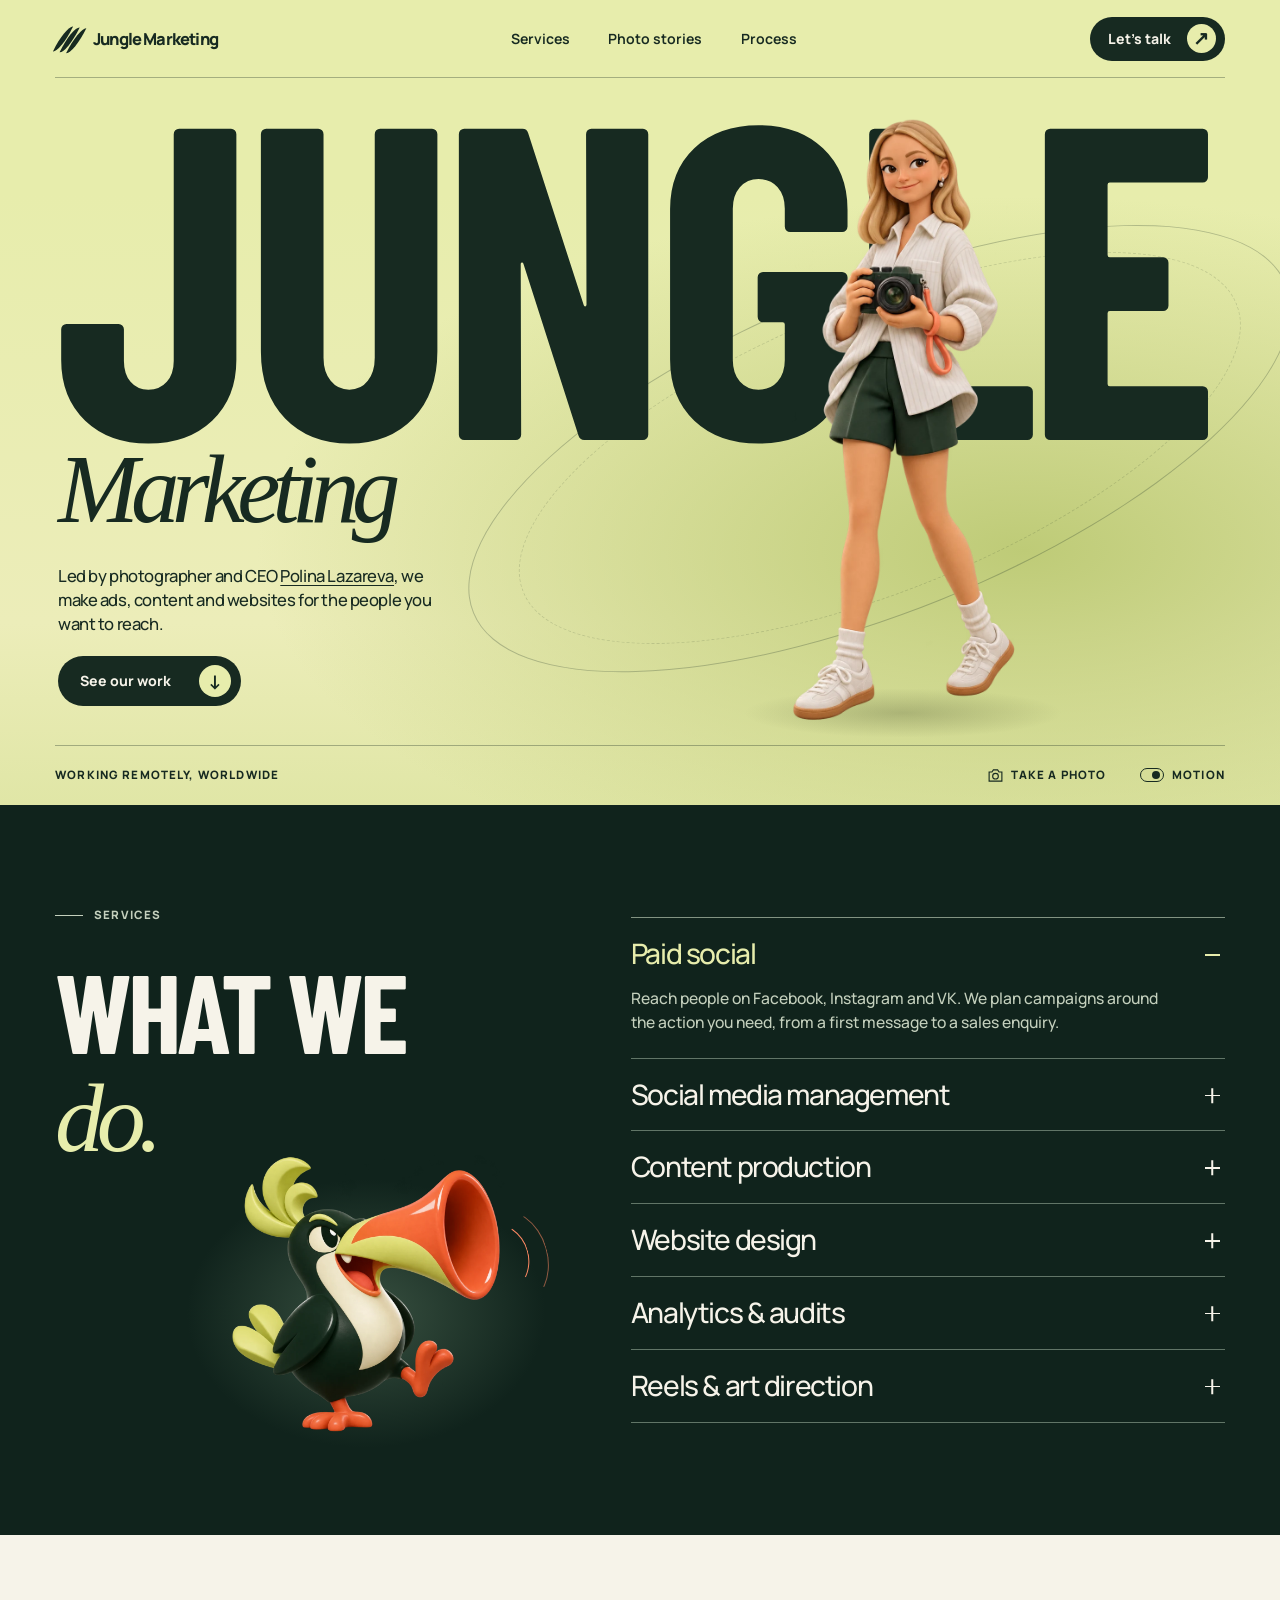
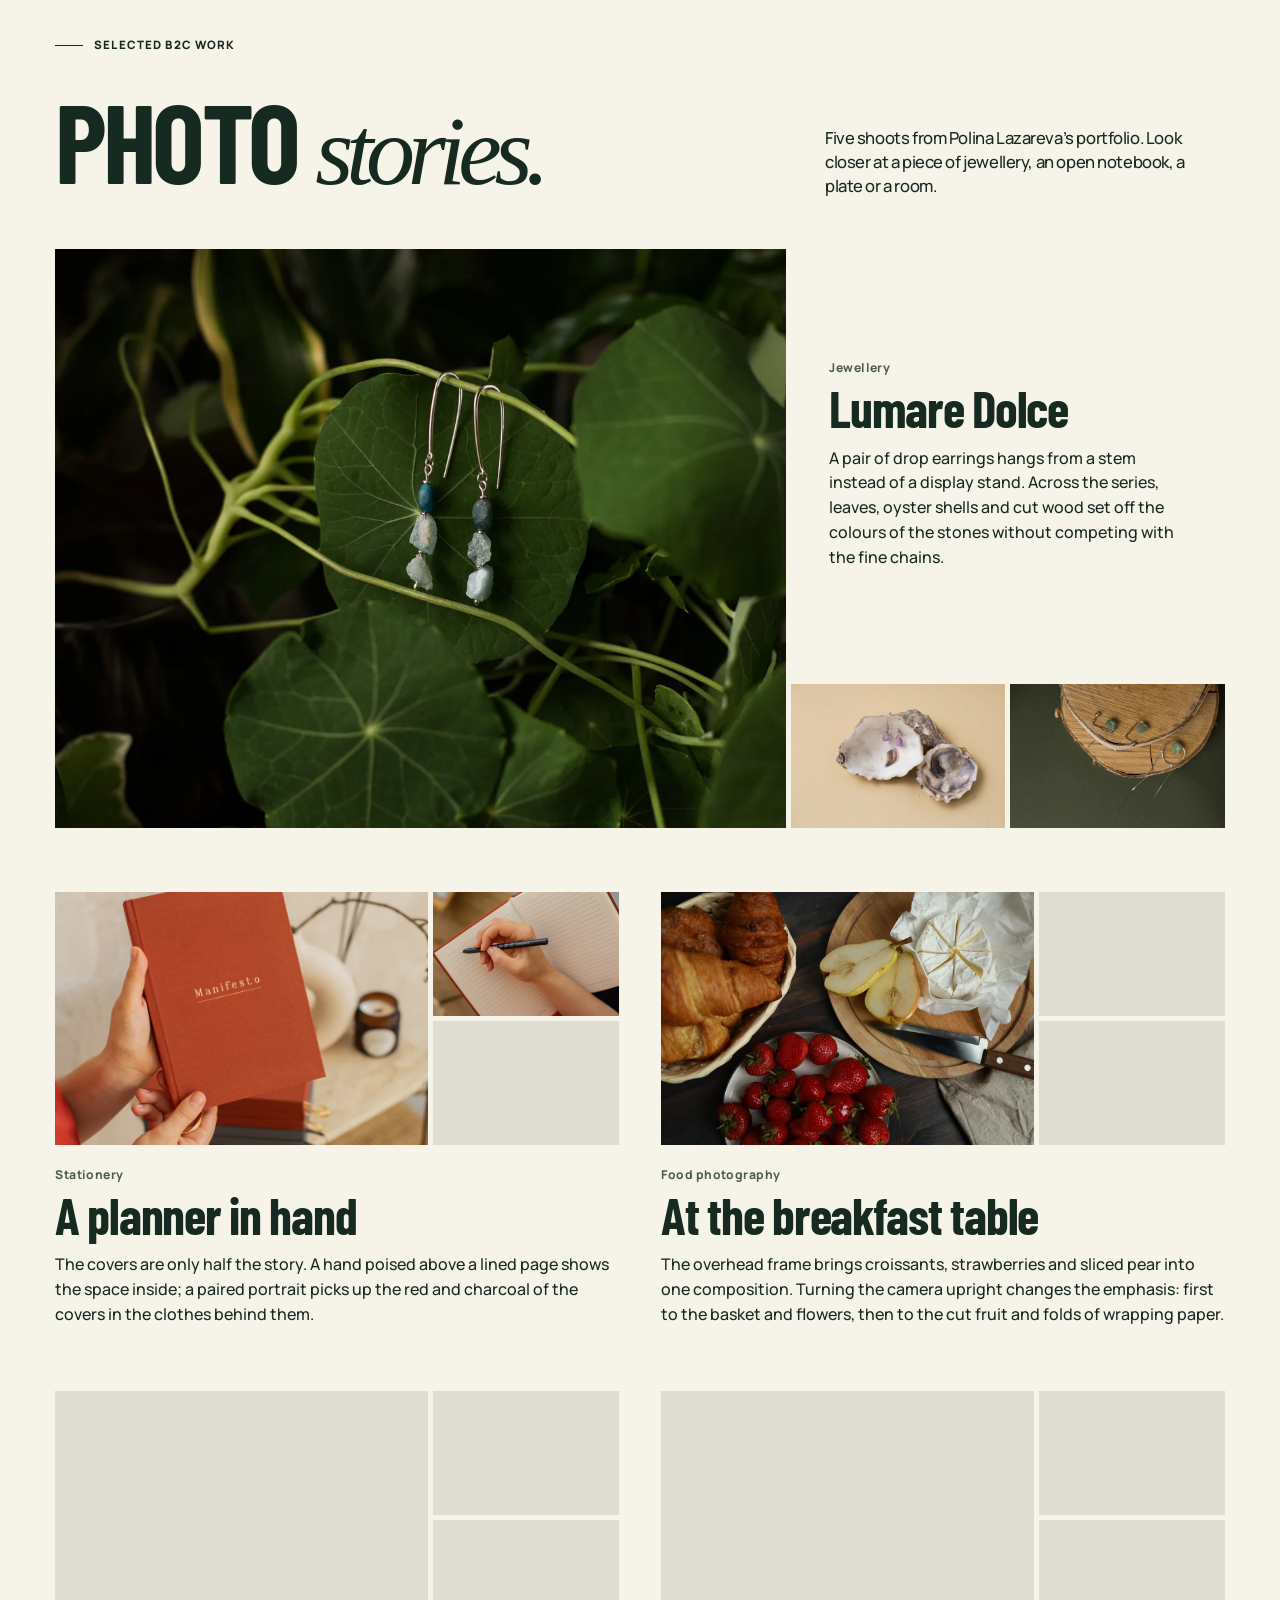
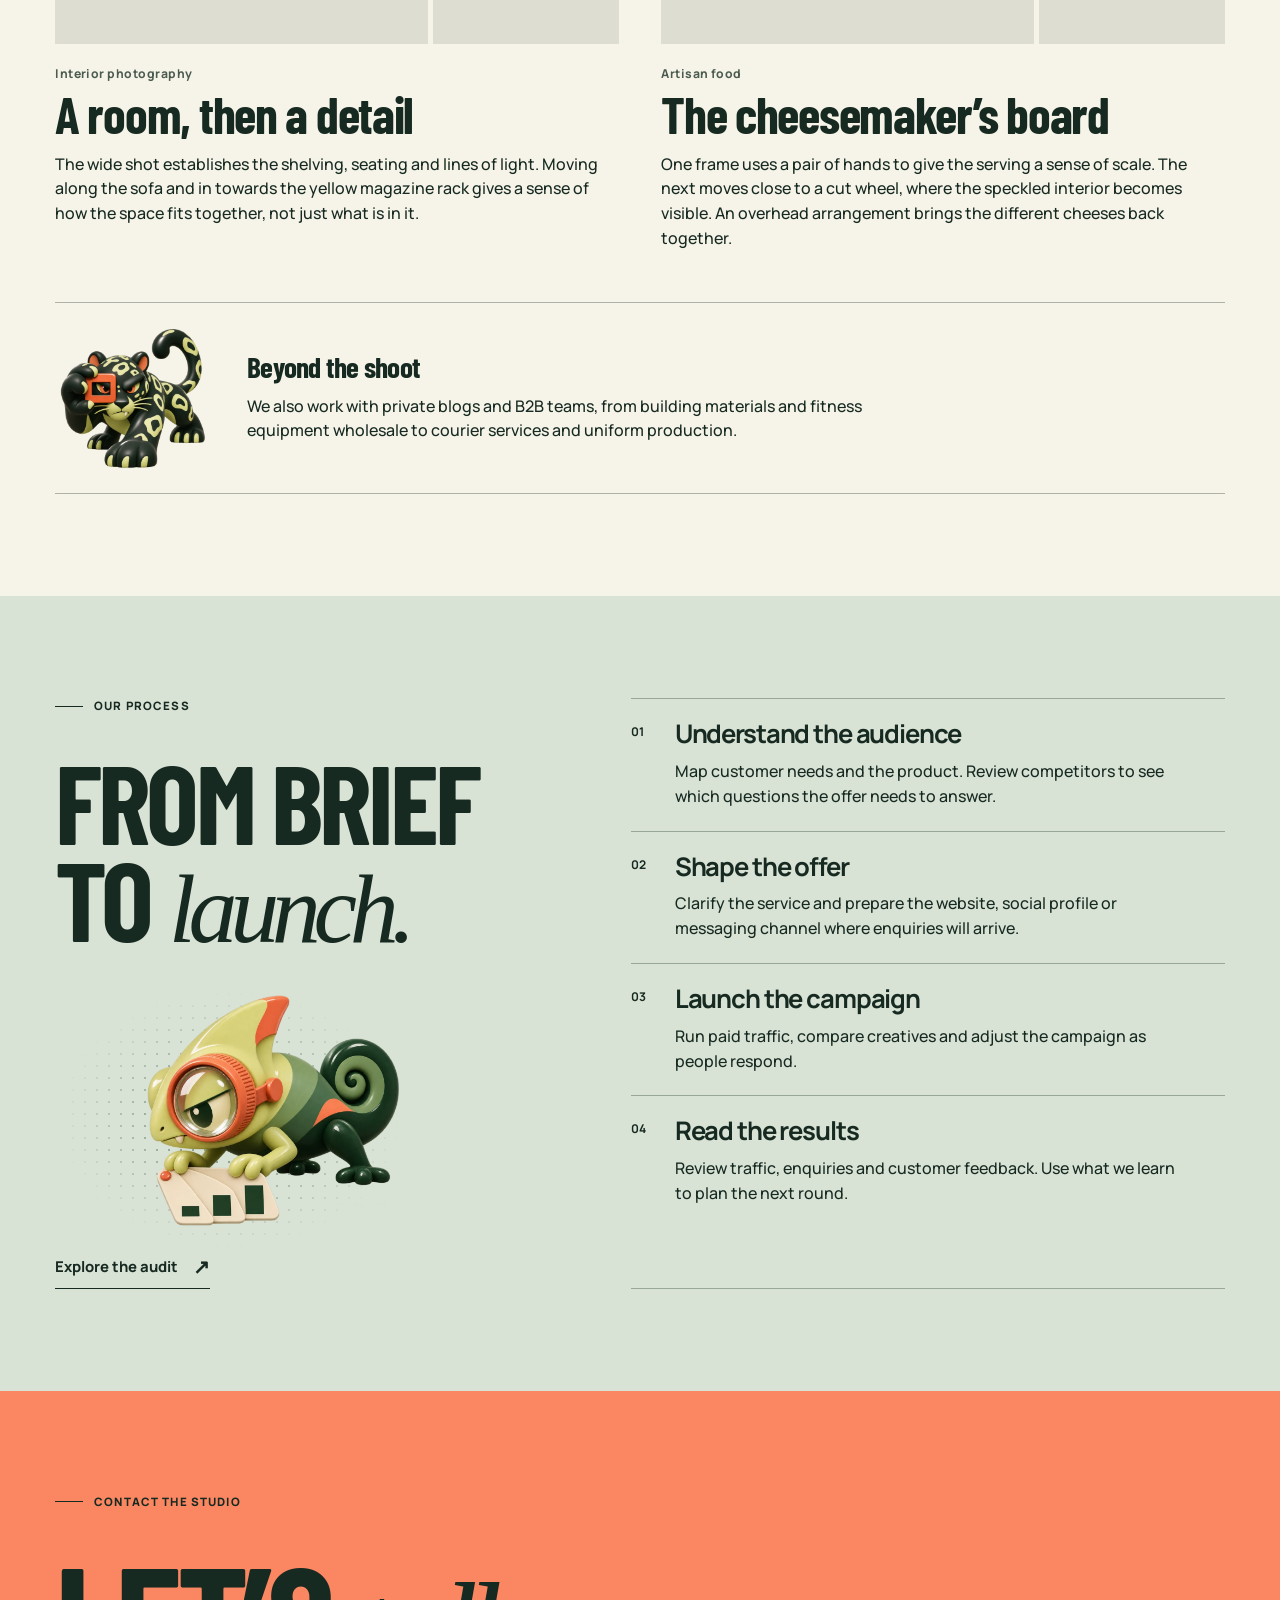
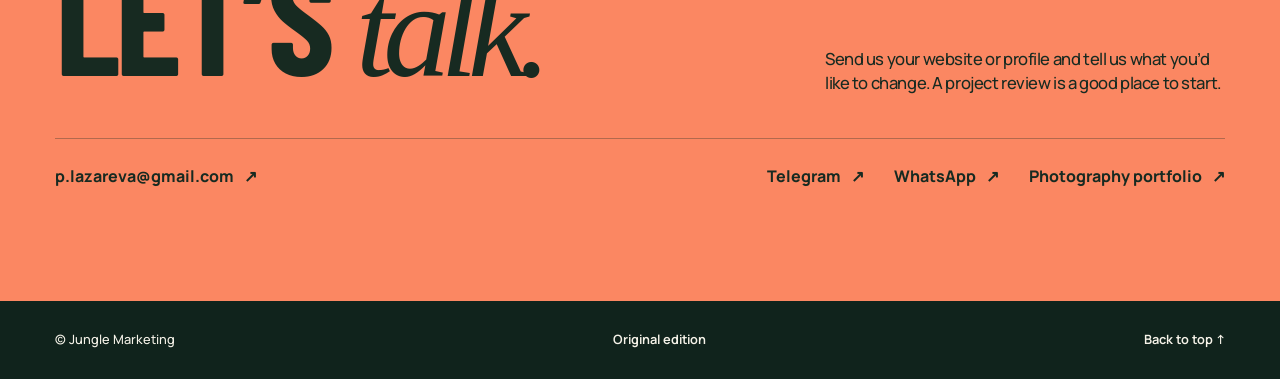
==== commit 5823cfdb: "Animate Polina raising her camera in the 2027 masthead" ====
--- a/2027/index.html
+++ b/2027/index.html
@@ -18,8 +18,8 @@
   <link rel="preload" href="assets/barlow-condensed-bold.ttf" as="font" type="font/ttf" crossorigin>
   <meta property="og:image:alt" content="Jungle Marketing with an illustrated Polina Lazareva holding her camera.">
   <link rel="preload" href="assets/polina.webp" as="image" type="image/webp">
-  <link rel="stylesheet" href="edition.css">
-  <script src="edition.js" defer></script>
+  <link rel="stylesheet" href="edition.css?v=shot-1">
+  <script src="edition.js?v=shot-1" defer></script>
 </head>
 <body id="top">
   <a class="skip" href="#main">Skip to content</a>
@@ -31,20 +31,26 @@
     </div>
   </header>
   <main id="main">
-    <!-- Masthead and independently moving mascot -->
+    <!-- The still portrait is the fallback when animation is unavailable. -->
     <section class="cover" aria-labelledby="mast">
       <div class="wrap cover-inner">
         <div class="poster">
           <div class="orbit" aria-hidden="true"></div>
           <h1 id="mast"><span class="mast-word">Jungle</span><span class="mast-script">Marketing</span></h1>
-          <div class="portrait-stage"><img class="founder-model" src="assets/polina.webp" width="600" height="1450" alt="Illustrated portrait of Polina holding her camera." fetchpriority="high"></div>
+          <div class="portrait-stage">
+            <img class="founder-model" src="assets/polina.webp" width="600" height="1450" alt="Illustrated portrait of Polina holding her camera." fetchpriority="high">
+            <canvas class="founder-action" width="384" height="928" aria-hidden="true"></canvas>
+          </div>
           <div class="cover-copy">
             <p>Led by photographer and CEO <a href="https://www.instagram.com/polinalaz/">Polina Lazareva</a>, we make ads, content and websites for the people you want to reach.</p>
             <a class="button" href="#studio">See our work <span aria-hidden="true">↓</span></a>
           </div>
         </div>
         <div class="cover-foot micro"><span>Working remotely, worldwide</span>
-          <button class="motion" hidden type="button" aria-pressed="true"><span class="switch" aria-hidden="true"></span> Motion</button>
+          <div class="cover-tools">
+            <button class="take-photo" type="button" hidden><svg aria-hidden="true" width="17" height="17" viewBox="0 0 24 24" fill="none" stroke="currentColor" stroke-width="1.6"><path d="M3 7h4l2-3h6l2 3h4v13H3z"/><circle cx="12" cy="13" r="4"/></svg>Take a photo</button>
+            <button class="motion" hidden type="button" aria-pressed="true"><span class="switch" aria-hidden="true"></span> Motion</button>
+          </div>
         </div>
       </div>
     </section>
--- a/2027/edition.css
+++ b/2027/edition.css
@@ -63,21 +63,26 @@
 .poster { position: relative; isolation: isolate; container-type: inline-size; padding-bottom: clamp(22px, 3vw, 56px); }
 .mast-word { display: block; position: relative; font: 700 38cqw/.83 var(--display); letter-spacing: -.03em; text-transform: uppercase; }
 .mast-script { position: relative; z-index: 2; display: block; width: fit-content; margin: -.045em 0 0 .03em; font: italic 8.3cqw/.96 var(--serif); letter-spacing: -.08em; }
-.portrait-stage { position: absolute; z-index: 1; right: 6%; top: 4%; bottom: 2%; width: 43%; pointer-events: none; transform: translate3d(var(--px,0px), var(--py,0px), 0); transition: transform .6s var(--ease); }
+.portrait-stage { position: absolute; z-index: 1; right: 6%; top: 4%; bottom: 2%; width: 43%; pointer-events: none; }
 .portrait-stage::before { content: ""; position: absolute; inset: 93% 18% -1%; background: radial-gradient(ellipse, rgb(36 44 18 / 22%), transparent 70%); }
-.founder-model { position: relative; width: 100%; height: 100%; object-fit: contain; object-position: center bottom; transform-origin: 54% 85%; }
-html[data-moving] .founder-model { animation: compose 6s ease-in-out infinite alternate; }
+.founder-model, .founder-action { position: absolute; inset: 0; width: 100%; height: 100%; object-fit: contain; object-position: center bottom; }
+.founder-action { visibility: hidden; }
+.portrait-stage[data-shooting] .founder-action { visibility: visible; }
+.portrait-stage[data-shooting] .founder-model { opacity: 0; }
 .cover-copy p a { text-decoration: underline; text-decoration-thickness: 1px; text-underline-offset: .18em; }
 .orbit { position: absolute; z-index: -1; pointer-events: none; width: 75%; height: 49%; right: -8%; top: 31%; border: 1px solid rgb(23 42 33 / 25%); border-radius: 50%; transform: rotate(-22deg); }
 .orbit::after { content: ""; position: absolute; inset: 6%; border: 1px dashed rgb(23 42 33 / 14%); border-radius: inherit; }
 .cover-copy { position: relative; z-index: 2; width: min(38%, 375px); margin: clamp(20px, 2.2vw, 35px) 0 0 .25%; }
 .cover-copy p, .studio-head > p, .contact-head > p { margin-bottom: 20px; font-size: clamp(1rem, 1.3vw, 1.23rem); line-height: 1.45; letter-spacing: -.025em; }
-.cover-foot { position: relative; z-index: 2; min-height: 60px; border-top: 1px solid var(--rule); }
+.cover-foot { position: relative; z-index: 2; min-height: 60px; border-top: 1px solid var(--rule); gap: 6px 16px; flex-wrap: wrap; }
+.cover-tools { display: flex; align-items: center; gap: clamp(8px,2vw,28px); }
+.take-photo { display: inline-flex; align-items: center; gap: 7px; min-height: 44px; padding: 6px 0; font: inherit; letter-spacing: inherit; text-transform: uppercase; background: none; border: 0; }
+.take-photo:hover { text-decoration: underline; text-underline-offset: .3em; }
+.take-photo[aria-disabled="true"] { cursor: default; }
 .motion { display: flex; align-items: center; gap: 8px; padding: 8px 0 8px 8px; min-height: 44px; background: none; border: 0; text-transform: uppercase; font: inherit; letter-spacing: inherit; }
 .switch { width: 24px; height: 14px; border: 1px solid currentColor; border-radius: 14px; display: grid; align-items: center; padding-inline: 2px; }
 .switch::after { content: ""; display: block; background: currentColor; width: 8px; height: 8px; border-radius: 50%; transition: transform .2s; }
 .motion[aria-pressed="true"] .switch::after { transform: translateX(9px); }
-@keyframes compose { from { transform: rotate(-1deg); } to { transform: translateY(-3px) rotate(1deg); } }
 
 /* Echo projects a ripple toward the service index. */
 .services, footer { background: var(--night); color: var(--paper); }
@@ -185,7 +190,8 @@
   .orbit { top: 22%; height: 40%; width: 84%; right: -14%; }
   .cover-copy { width: min(100%, 34ch); margin-top: 8px; }
   .cover-copy p { font-size: .99rem; }
-  .cover-foot { min-height: 50px; font-size: .62rem; }
+  .cover-foot { min-height: 60px; flex-wrap: nowrap; column-gap: 10px; padding-block: 7px; font-size: .62rem; }
+  .cover-tools { flex-shrink: 0; }
   .service-layout, .process-layout { grid-template-columns: 1fr; }
   .service-art { display: grid; grid-template-columns: 1.08fr 1fr; align-items: end; }
   .service-art .cap { grid-column: 1/-1; margin-bottom: 12px; }
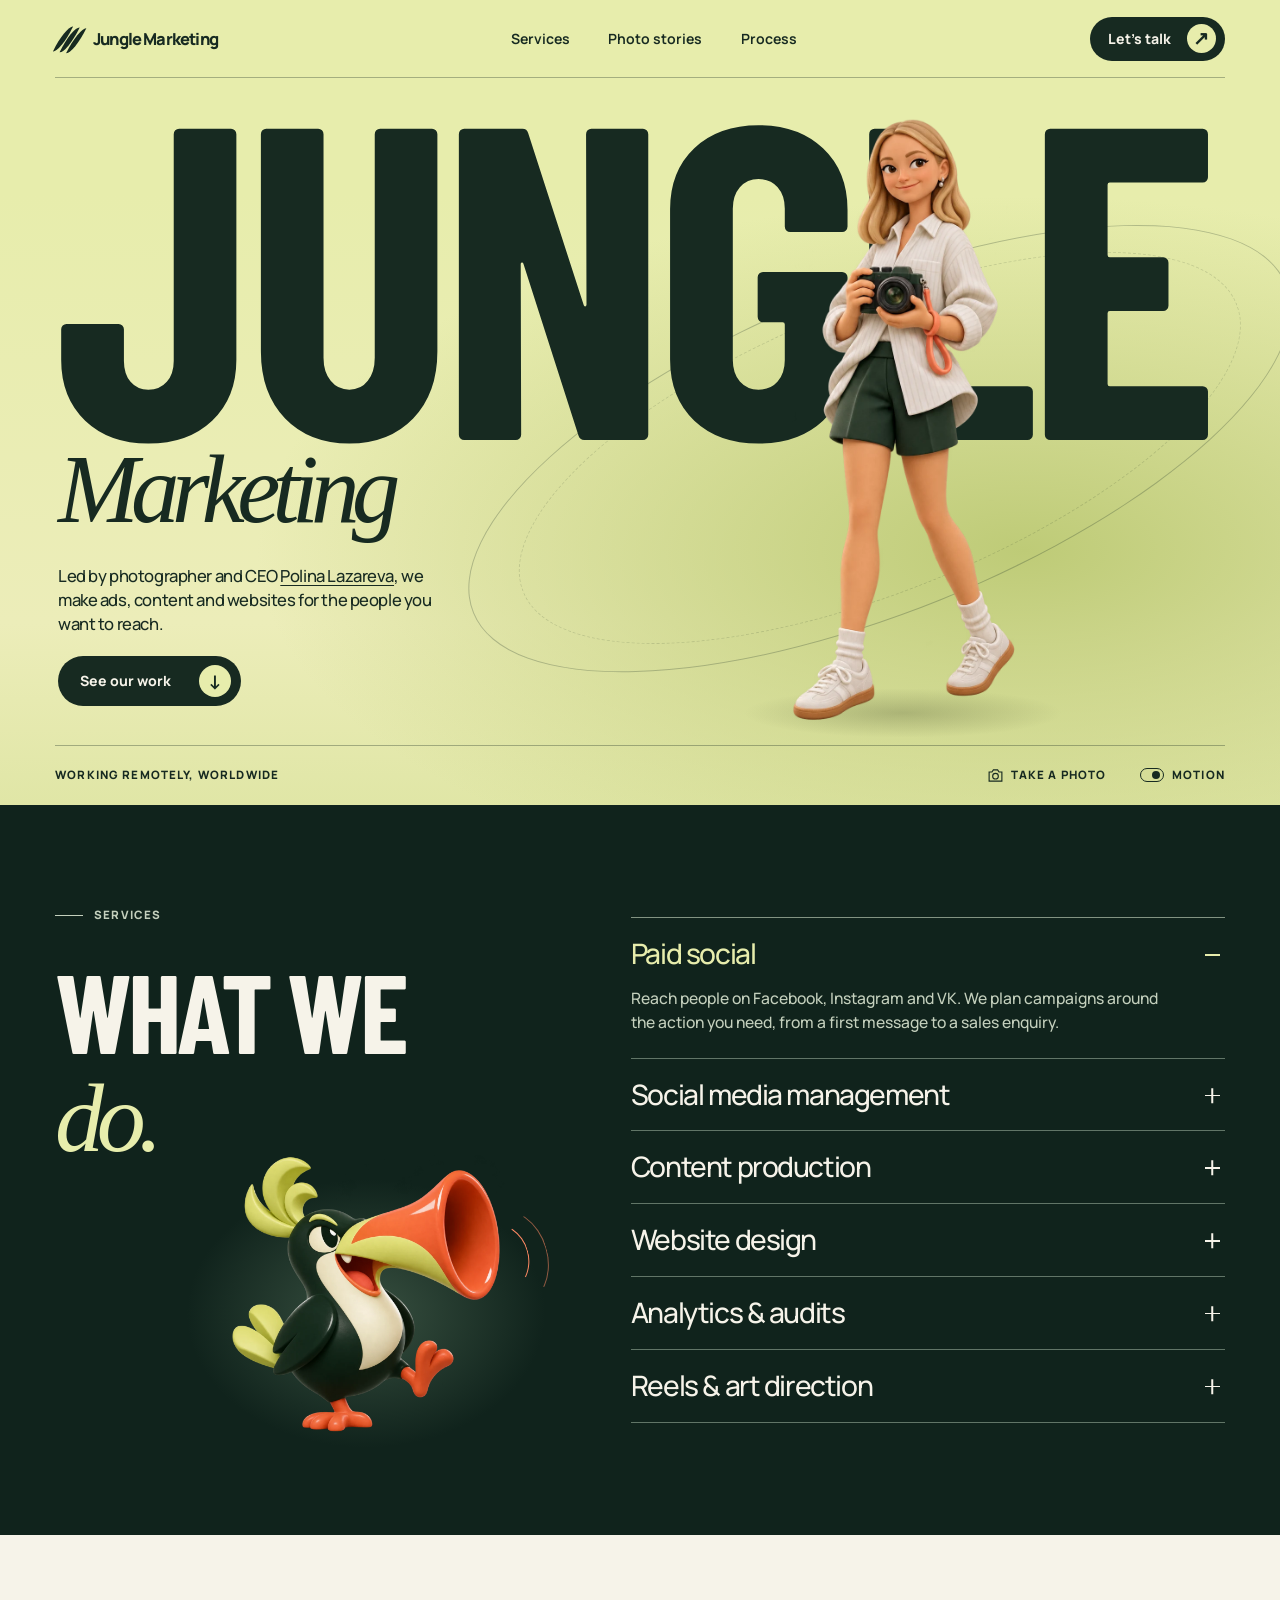
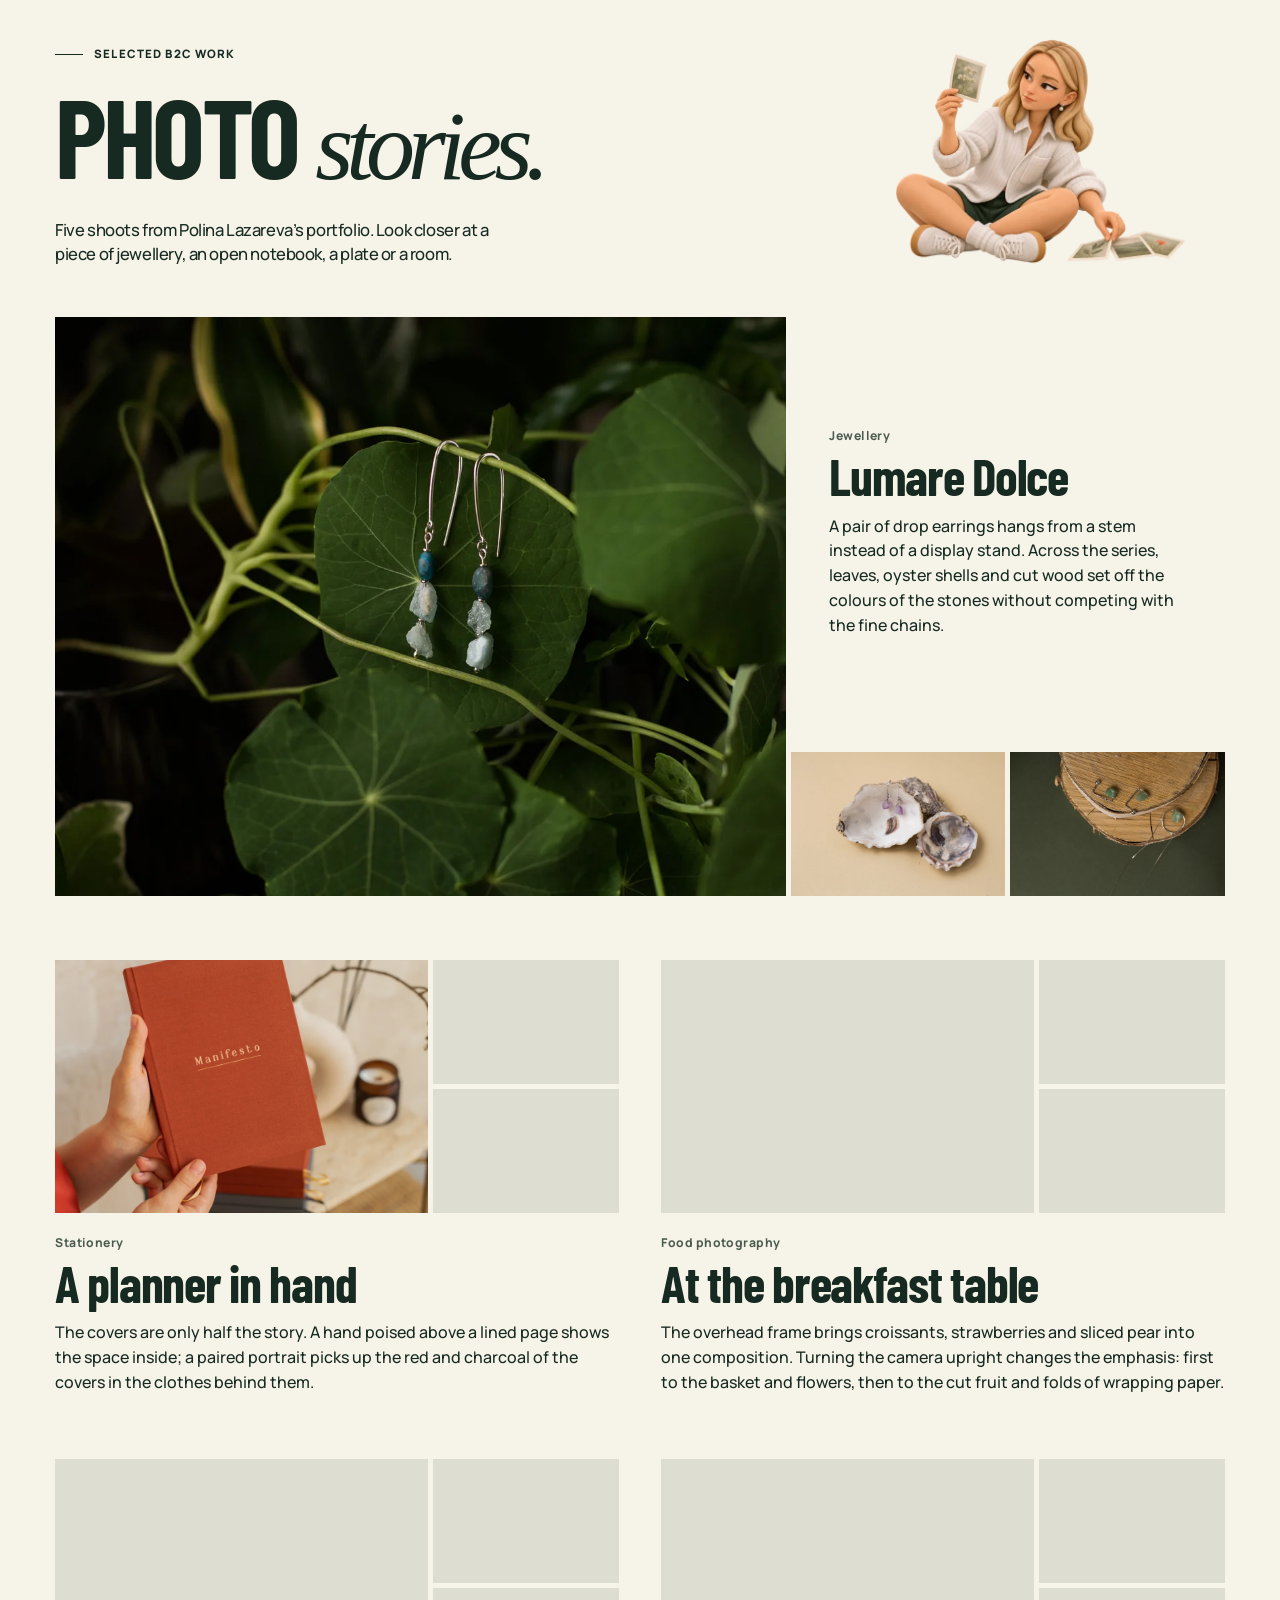
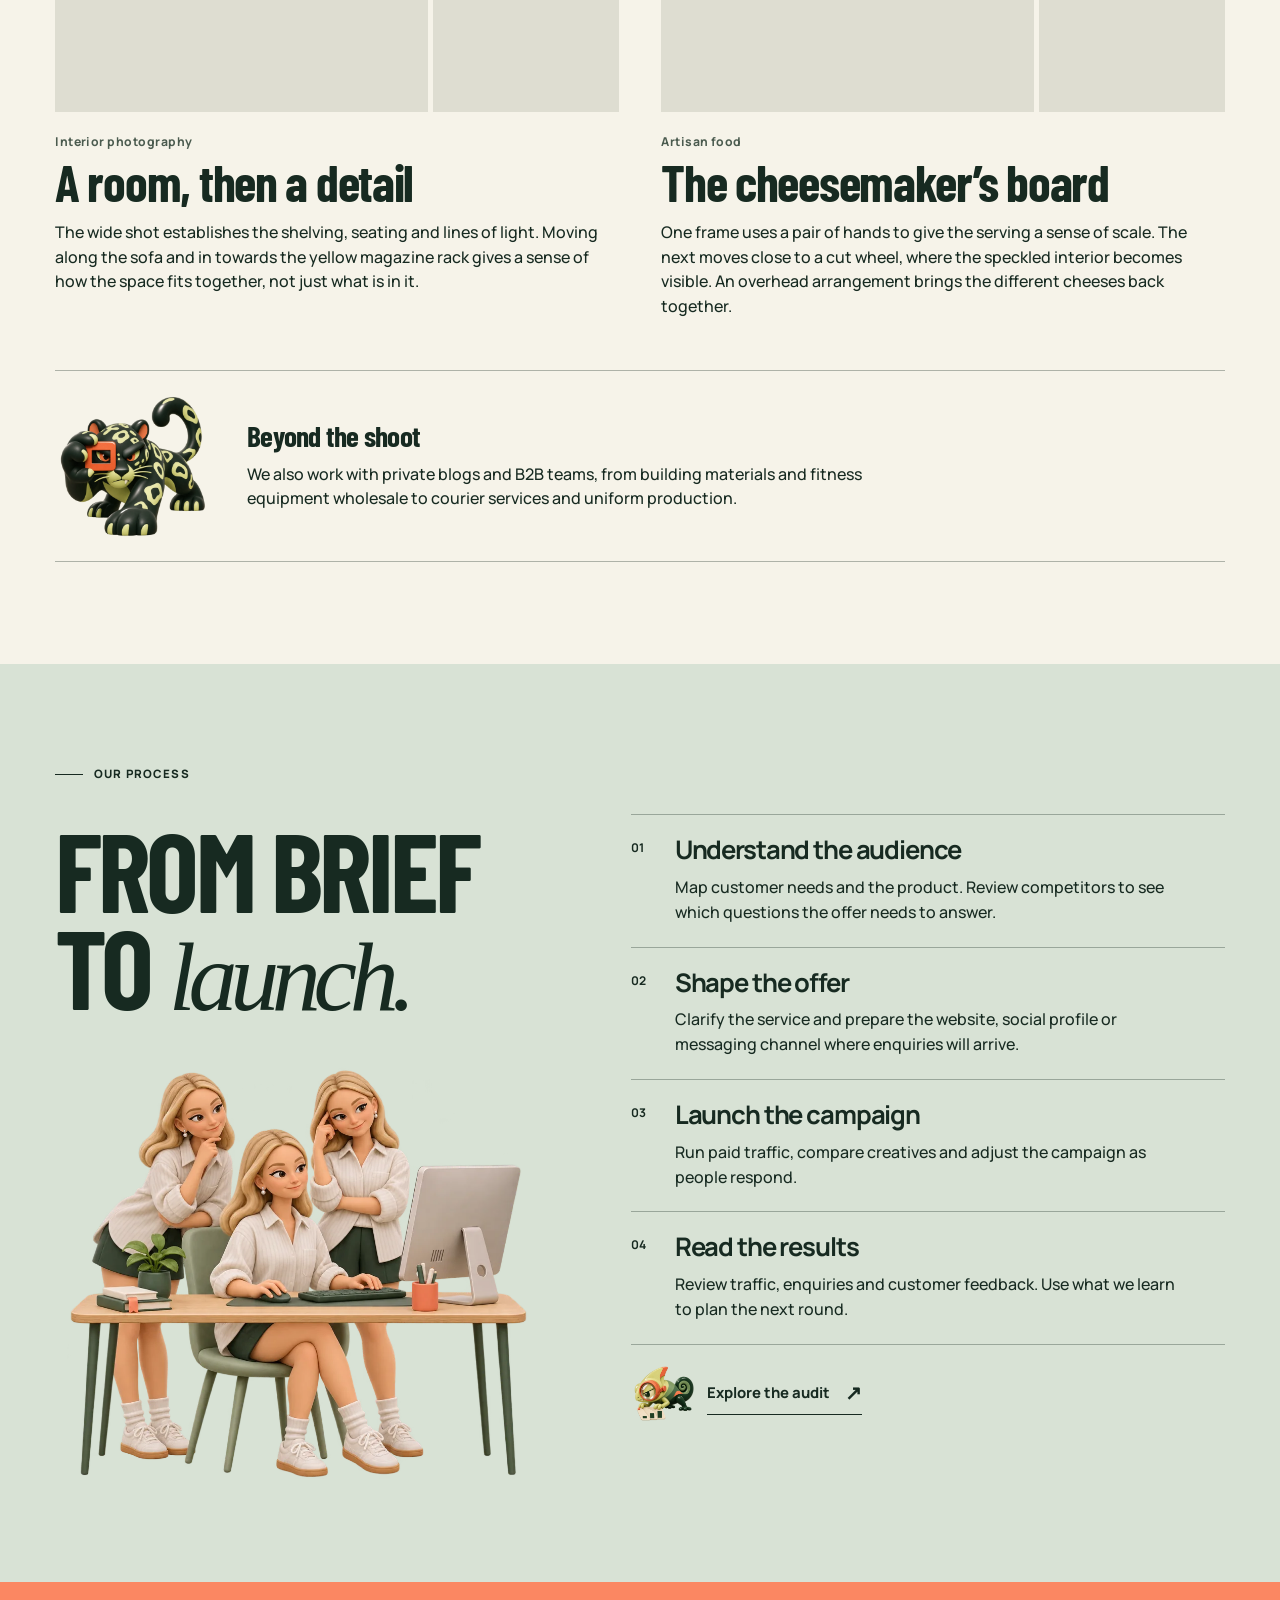
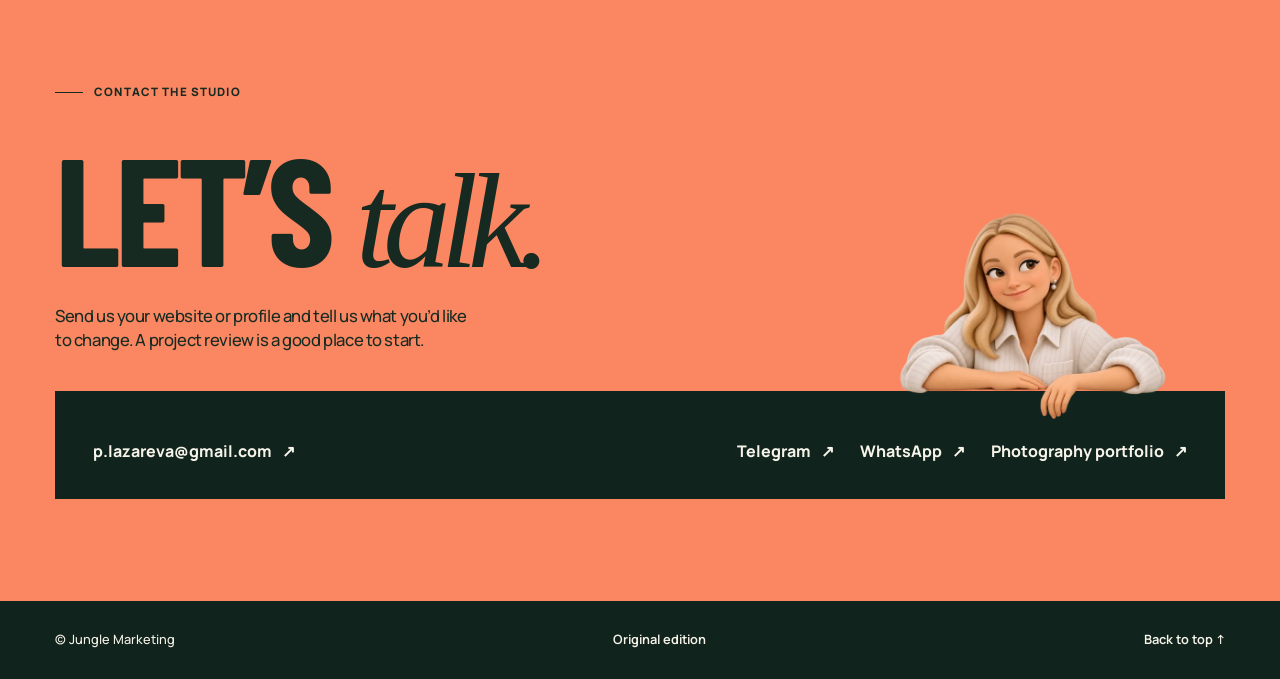
==== commit 59da476d: "Give Polina distinct scenes in the photo stories, process and contact sections" ====
--- a/2027/index.html
+++ b/2027/index.html
@@ -18,7 +18,7 @@
   <link rel="preload" href="assets/barlow-condensed-bold.ttf" as="font" type="font/ttf" crossorigin>
   <meta property="og:image:alt" content="Jungle Marketing with an illustrated Polina Lazareva holding her camera.">
   <link rel="preload" href="assets/polina.webp" as="image" type="image/webp">
-  <link rel="stylesheet" href="edition.css?v=shot-1">
+  <link rel="stylesheet" href="edition.css?v=scenes-1">
   <script src="edition.js?v=shot-1" defer></script>
 </head>
 <body id="top">
@@ -79,10 +79,11 @@
 
     <section class="studio block" id="studio" aria-labelledby="studio-title">
       <div class="wrap">
-        <p class="micro cap">Selected B2C work</p>
         <div class="studio-head">
+          <p class="micro cap">Selected B2C work</p>
           <h2 id="studio-title">Photo <em>stories.</em></h2>
-          <p>Five shoots from Polina Lazareva’s portfolio. Look closer at a piece of jewellery, an open notebook, a plate or a room.</p>
+          <p class="studio-deck">Five shoots from Polina Lazareva’s portfolio. Look closer at a piece of jewellery, an open notebook, a plate or a room.</p>
+          <img class="print-scene" src="assets/polina-prints.webp" width="600" height="465" loading="lazy" decoding="async" alt="Polina selecting photographic prints.">
         </div>
         <div class="casebook">
           <article class="case case-lead" aria-labelledby="case-jewellery">
@@ -133,17 +134,20 @@
         <header class="process-intro">
           <p class="micro cap">Our process</p>
           <h2 id="process-title">From brief<br>to <em>launch.</em></h2>
+          <img class="desk-scene" src="assets/polina-desk.webp" width="920" height="815" alt="Polina at her computer, with two imaginary copies of herself behind her considering the work." loading="lazy" decoding="async">
+        </header>
+        <div class="process-notes">
+          <ol class="steps">
+            <li><h3>Understand the audience</h3><p>Map customer needs and the product. Review competitors to see which questions the offer needs to answer.</p></li>
+            <li><h3>Shape the offer</h3><p>Clarify the service and prepare the website, social profile or messaging channel where enquiries will arrive.</p></li>
+            <li><h3>Launch the campaign</h3><p>Run paid traffic, compare creatives and adjust the campaign as people respond.</p></li>
+            <li><h3>Read the results</h3><p>Review traffic, enquiries and customer feedback. Use what we learn to plan the next round.</p></li>
+          </ol>
           <a class="prism-study" href="#audit-scope">
             <img src="assets/prism.webp" width="1000" height="1000" alt="" loading="lazy" decoding="async">
             <span>Explore the audit <b aria-hidden="true">↗</b></span>
           </a>
-        </header>
-        <ol class="steps">
-          <li><h3>Understand the audience</h3><p>Map customer needs and the product. Review competitors to see which questions the offer needs to answer.</p></li>
-          <li><h3>Shape the offer</h3><p>Clarify the service and prepare the website, social profile or messaging channel where enquiries will arrive.</p></li>
-          <li><h3>Launch the campaign</h3><p>Run paid traffic, compare creatives and adjust the campaign as people respond.</p></li>
-          <li><h3>Read the results</h3><p>Review traffic, enquiries and customer feedback. Use what we learn to plan the next round.</p></li>
-        </ol>
+        </div>
       </div>
     </section>
 
@@ -152,7 +156,8 @@
         <p class="micro cap">Contact the studio</p>
         <div class="contact-head">
           <h2 id="contact-title">Let’s <em>talk.</em></h2>
-          <p>Send us your website or profile and tell us what you’d like to change. A project review is a good place to start.</p>
+          <p class="contact-deck">Send us your website or profile and tell us what you’d like to change. A project review is a good place to start.</p>
+          <img class="ledge-scene" src="assets/polina-ledge.webp" width="600" height="450" alt="" loading="lazy" decoding="async">
         </div>
         <div class="contact-links"><a href="mailto:p.lazareva@gmail.com">p.lazareva@gmail.com <span aria-hidden="true">↗</span></a><a href="https://t.me/digitalpolly">Telegram <span aria-hidden="true">↗</span></a><a href="https://wa.me/79202559383">WhatsApp <span aria-hidden="true">↗</span></a><a href="https://shotinporto.wfolio.pro/">Photography portfolio <span aria-hidden="true">↗</span></a></div>
       </div>
--- a/2027/edition.css
+++ b/2027/edition.css
@@ -73,7 +73,8 @@
 .orbit { position: absolute; z-index: -1; pointer-events: none; width: 75%; height: 49%; right: -8%; top: 31%; border: 1px solid rgb(23 42 33 / 25%); border-radius: 50%; transform: rotate(-22deg); }
 .orbit::after { content: ""; position: absolute; inset: 6%; border: 1px dashed rgb(23 42 33 / 14%); border-radius: inherit; }
 .cover-copy { position: relative; z-index: 2; width: min(38%, 375px); margin: clamp(20px, 2.2vw, 35px) 0 0 .25%; }
-.cover-copy p, .studio-head > p, .contact-head > p { margin-bottom: 20px; font-size: clamp(1rem, 1.3vw, 1.23rem); line-height: 1.45; letter-spacing: -.025em; }
+.cover-copy p, .studio-deck, .contact-deck { font-size: clamp(1rem, 1.3vw, 1.23rem); line-height: 1.45; letter-spacing: -.025em; }
+.cover-copy p { margin-bottom: 20px; }
 .cover-foot { position: relative; z-index: 2; min-height: 60px; border-top: 1px solid var(--rule); gap: 6px 16px; flex-wrap: wrap; }
 .cover-tools { display: flex; align-items: center; gap: clamp(8px,2vw,28px); }
 .take-photo { display: inline-flex; align-items: center; gap: 7px; min-height: 44px; padding: 6px 0; font: inherit; letter-spacing: inherit; text-transform: uppercase; background: none; border: 0; }
@@ -108,8 +109,11 @@
 details p { max-width: 54ch; margin: -4px 22px 23px 0; color: var(--muted); font-size: .98rem; }
 
 /* Portfolio and markets */
-.studio-head, .contact-head { display: flex; gap: 48px; justify-content: space-between; align-items: end; }
-.studio-head > p, .contact-head > p { max-width: 400px; margin-bottom: 0; }
+.studio-head { display: grid; grid-template-columns: minmax(0,1fr) minmax(0,.5fr); grid-template-areas: "label art" "title art" "deck art"; align-items: end; gap: 16px clamp(22px,5vw,82px); }
+.studio-head .cap { grid-area: label; margin: 0; }
+.studio-head h2 { grid-area: title; }
+.studio-deck { grid-area: deck; max-width: 47ch; }
+.print-scene { grid-area: art; width: min(100%,295px); height: auto; justify-self: center; }
 .casebook { display: grid; grid-template-columns: repeat(2,minmax(0,1fr)); gap: clamp(38px,5vw,82px) clamp(22px,3.3vw,54px); margin-block: clamp(30px,4vw,68px); }
 .case { display: grid; grid-template-columns: 2fr 1fr; grid-template-rows: auto auto 1fr; grid-template-areas: "hero first" "hero second" "copy copy"; gap: 5px; align-self: start; }
 .case-copy { grid-area: copy; padding-top: 16px; }
@@ -145,9 +149,10 @@
 .viewer-nav { justify-content: center; }
 .viewer-count { min-width: 6ch; text-align: center; font-variant-numeric: tabular-nums; }
 .process { background: #d8e2d5; }
-.prism-study { display: grid; position: relative; isolation: isolate; justify-items: start; width: min(100%, 350px); margin-top: 16px; }
-.prism-study::before { content: ""; position: absolute; z-index: -1; inset: 5% 0 12%; background-image: radial-gradient(#90a396 1px, transparent 1px); background-size: 12px 12px; mask-image: radial-gradient(ellipse, black 26%, transparent 69%); }
-.prism-study img { width: 78%; height: auto; justify-self: end; transition: transform .35s var(--ease); }
+.process-layout { align-items: center; }
+.desk-scene { width: min(100%,465px); height: auto; margin: clamp(22px,3.4vw,50px) auto 0; }
+.prism-study { display: inline-flex; align-items: center; gap: 12px; margin-top: 16px; }
+.prism-study img { width: clamp(54px,5vw,76px); height: auto; transition: transform .35s var(--ease); }
 .prism-study:hover img, .prism-study:focus-visible img { transform: translate(-4px, 1px) rotate(-2deg); }
 .prism-study span { display: inline-flex; align-items: center; gap: 15px; min-height: 44px; font-size: .93rem; font-weight: 750; border-bottom: 1px solid currentColor; }
 .prism-study b { font-size: 1.25rem; }
@@ -157,8 +162,12 @@
 .steps h3 { font-size: clamp(1.35rem, 2vw, 2rem); line-height: 1.2; letter-spacing: -.045em; margin-bottom: 9px; }
 .steps p { max-width: 51ch; }
 .contact { background: var(--orange); }
+.contact-head { display: grid; grid-template-columns: minmax(0,1fr) minmax(0,.52fr); grid-template-areas: "title lean" "deck lean"; align-items: end; gap: 18px clamp(16px,4vw,64px); }
+.contact-head h2 { grid-area: title; }
+.contact-deck { grid-area: deck; align-self: start; max-width: 42ch; margin-bottom: clamp(22px,3vw,46px); }
+.ledge-scene { grid-area: lean; position: relative; z-index: 1; justify-self: center; width: min(100%,275px); height: auto; transform: translateY(13.5%); pointer-events: none; }
 .contact h2 { font-size: clamp(5rem, 12vw, 13rem); }
-.contact-links { display: flex; align-items: center; flex-wrap: wrap; gap: 12px 30px; border-top: 1px solid var(--rule); margin-top: 42px; padding-top: 16px; }
+.contact-links { display: flex; align-items: center; flex-wrap: wrap; gap: 8px 26px; background: var(--night); color: var(--paper); padding: clamp(36px,3vw,46px) clamp(16px,3vw,44px) clamp(14px,2vw,28px); }
 .contact-links a { display: inline-flex; align-items: center; gap: 10px; min-height: 44px; font-weight: 750; }
 .contact-links a:first-child { margin-right: auto; }
 .contact-links span { transition: transform .2s; }
@@ -172,7 +181,7 @@
   .cover-copy { width: 45%; }
   .service-layout { grid-template-columns: .75fr 1.25fr; gap: 24px; }
   .echo-stage { width: 100%; margin-top: 12px; }
-  .studio-head, .contact-head { display: grid; gap: 22px; }
+  .studio-head, .contact-head { column-gap: 16px; }
   .casebook { grid-template-columns: 1fr; }
   .case-lead { grid-template-columns: 2fr 1fr; grid-template-rows: auto auto 1fr; grid-template-areas: "hero first" "hero second" "copy copy"; }
   .case-lead .case-copy { padding: 16px 0 0; }
@@ -197,15 +206,16 @@
   .service-art .cap { grid-column: 1/-1; margin-bottom: 12px; }
   .service-art h2 { font-size: clamp(3rem, 13vw, 4.8rem); }
   .echo-stage { margin: 0; aspect-ratio: 1; }
-  .process-intro { display: grid; grid-template-columns: 1fr 37%; gap: 0 8px; align-items: center; }
-  .process-intro .cap { grid-column: 1/-1; }
+  .studio-head { grid-template-columns: minmax(0,1fr) minmax(95px,34%); grid-template-areas: "label art" "title art" "deck deck"; gap: 14px 10px; }
+  .studio-head h2 { font-size: clamp(3.3rem,13vw,5rem); }
+  .print-scene { align-self: center; }
+  .desk-scene { width: min(100%,360px); }
   .process-intro h2 { font-size: clamp(3.35rem, 14vw, 5.3rem); }
-  .prism-study { margin-top: 0; }
-  .prism-study img { width: 100%; }
-  .prism-study span { gap: 6px; font-size: .78rem; }
   .catalog { margin-top: 0; }
   .markets p { font-size: .93rem; }
-  .contact-links { gap: 2px 22px; }
+  .contact-head { grid-template-columns: minmax(0,1fr) minmax(78px,32%); grid-template-areas: "title title" "deck lean"; gap: 18px 12px; }
+  .contact-deck { margin-bottom: 20px; }
+  .contact-links { gap: 2px 22px; padding-top: 22px; }
   .contact-links a:first-child { flex-basis: 100%; }
   .footer-inner { flex-wrap: wrap; justify-content: flex-start; gap: 0 18px; padding-block: 12px; }
   .footer-inner > span { flex: 1 0 100%; }
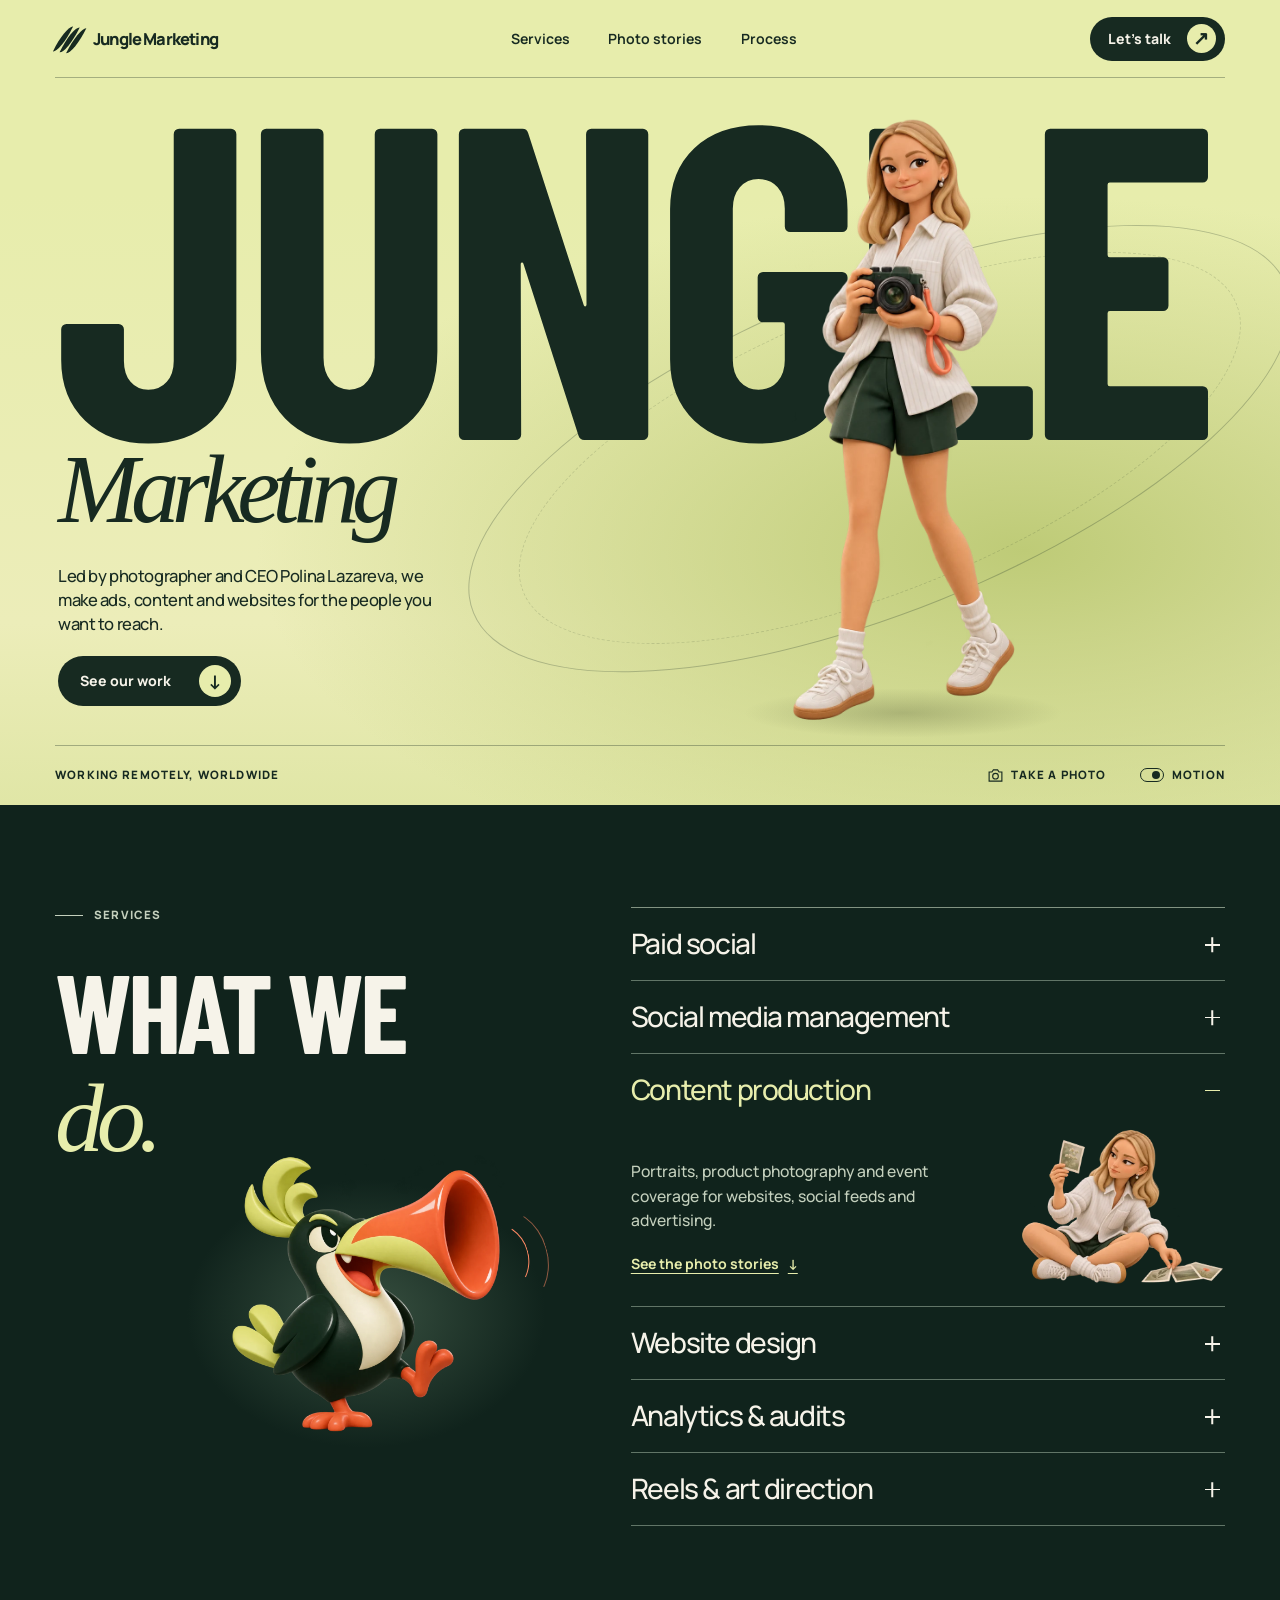
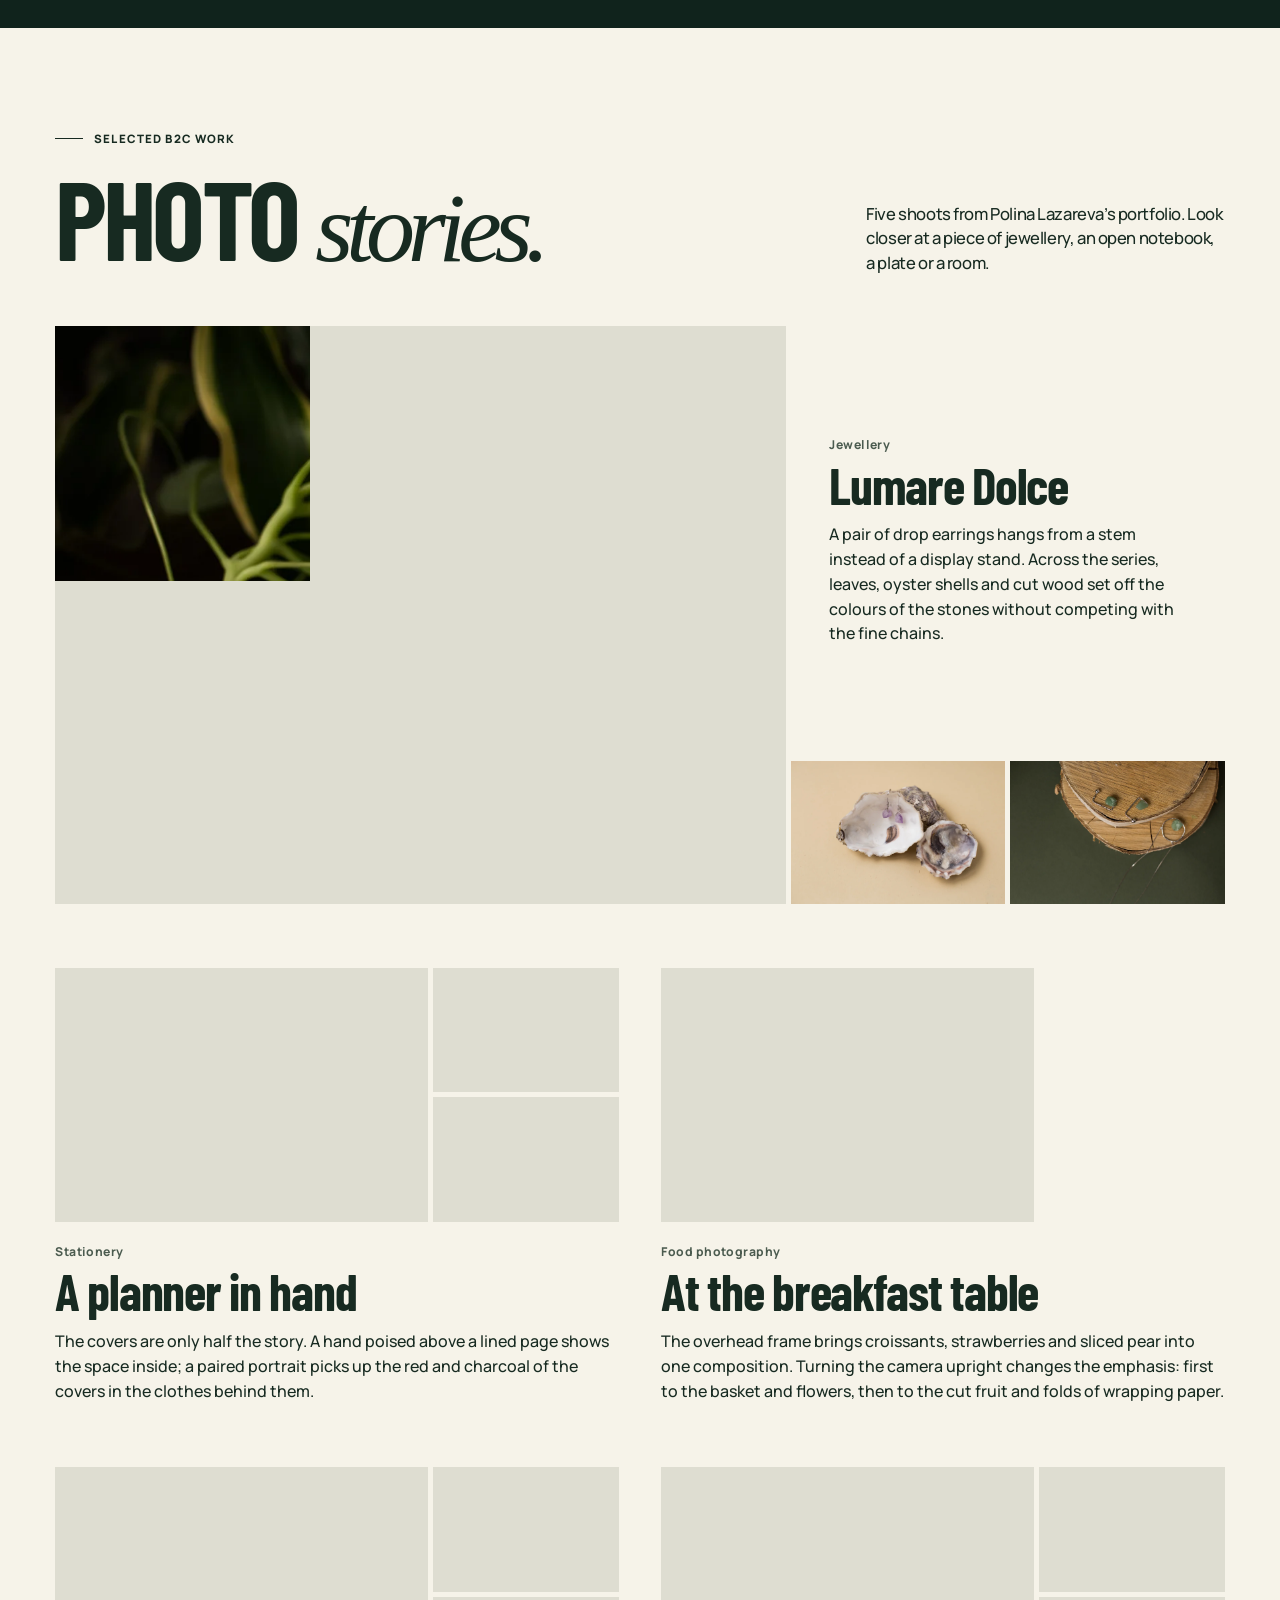
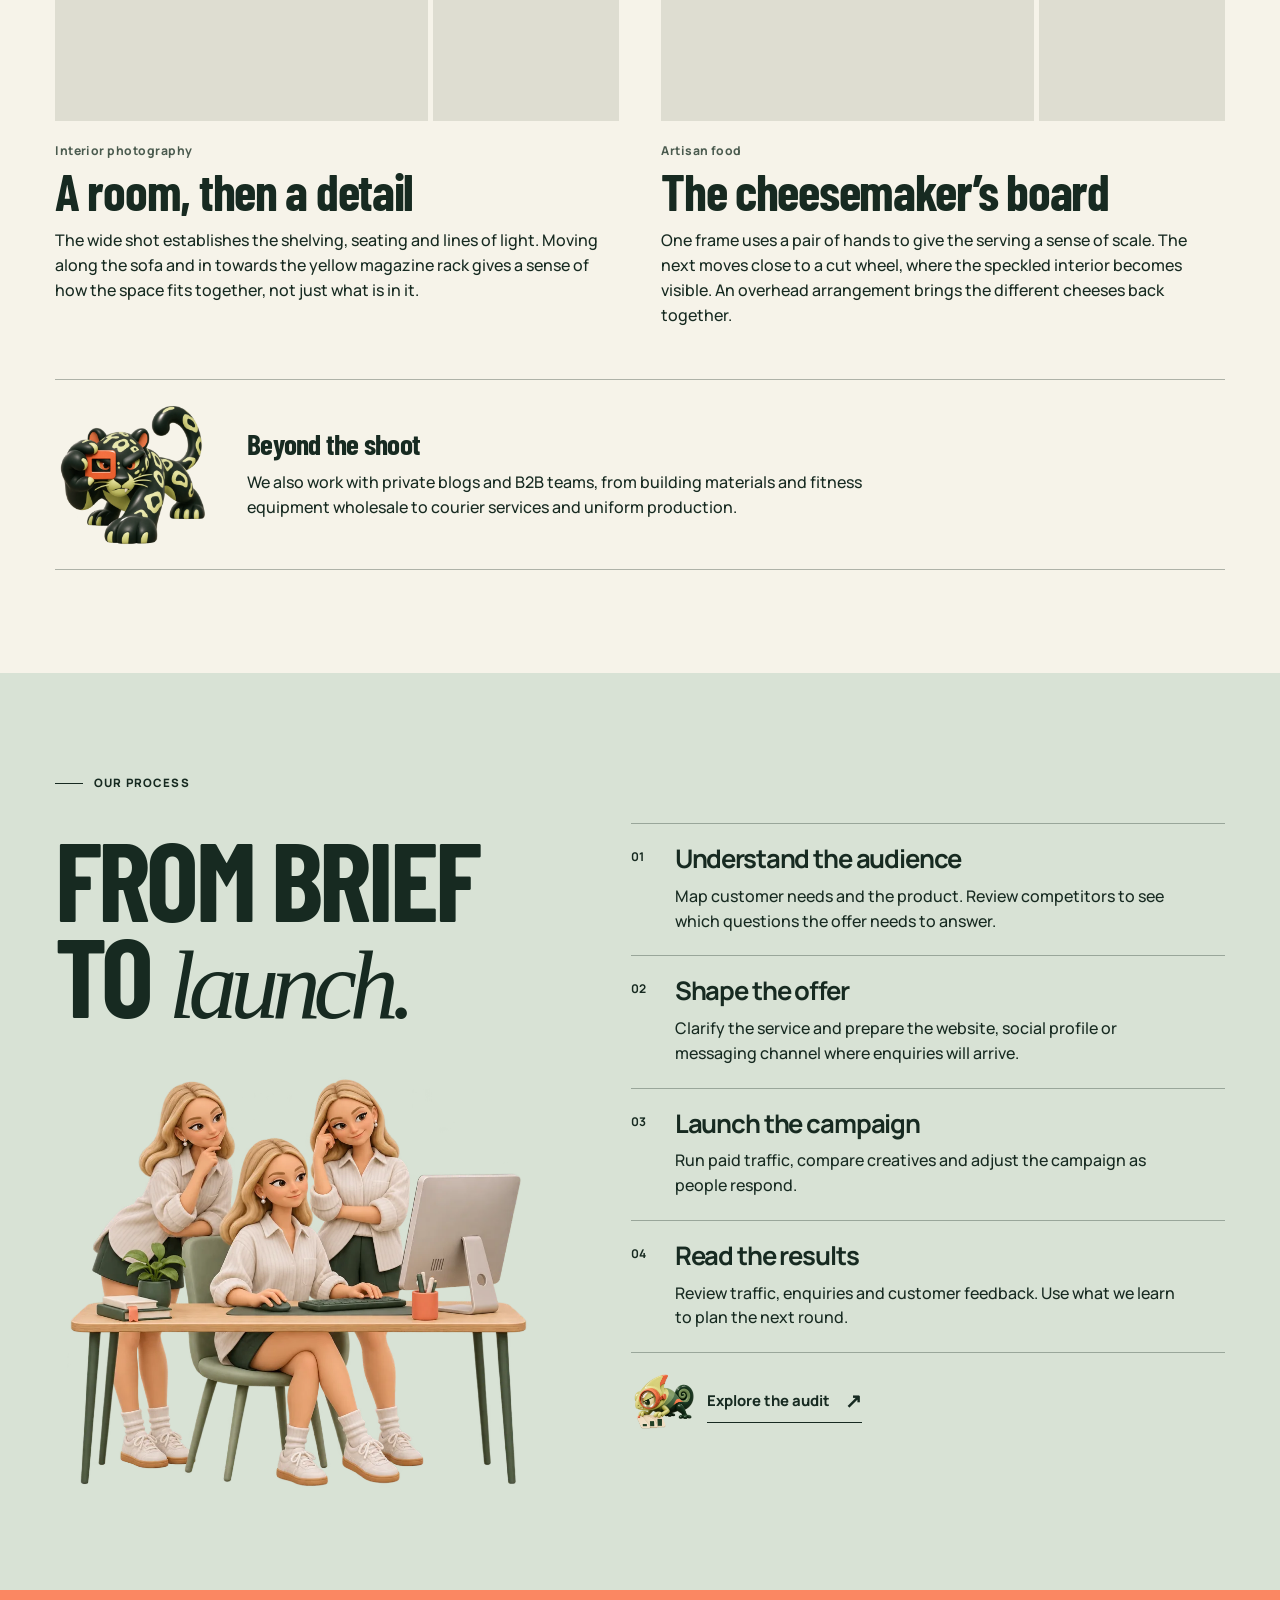
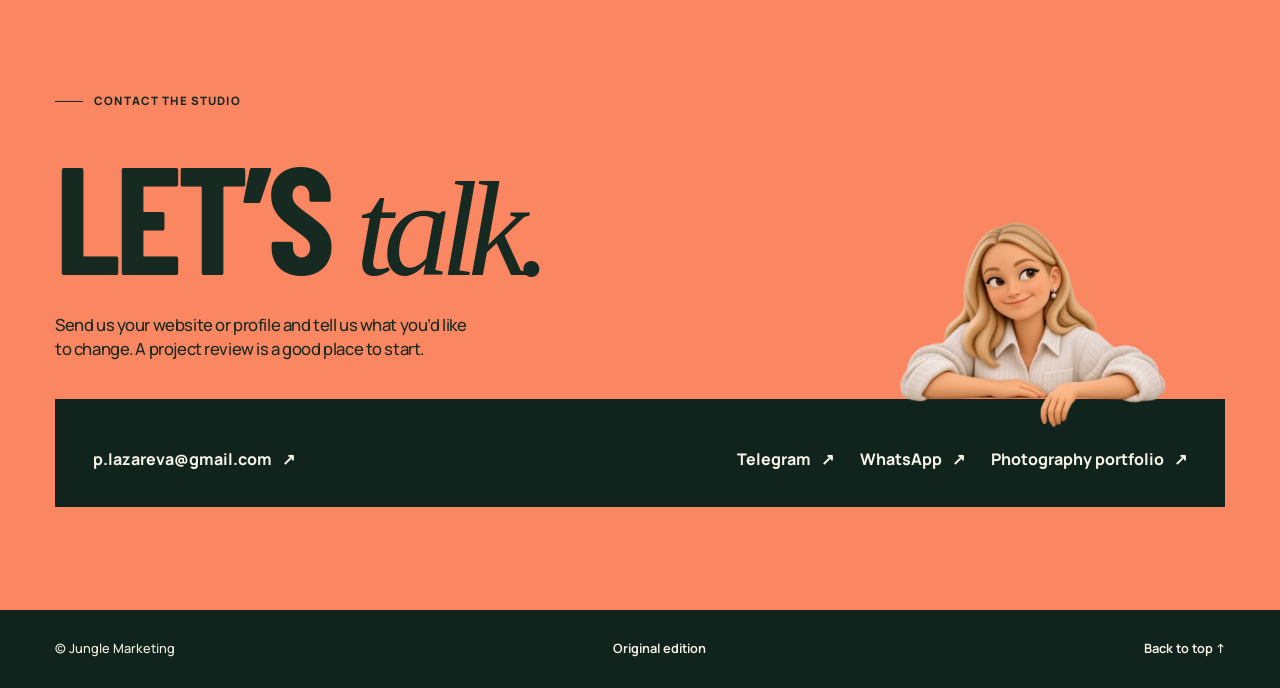
==== commit b9071e15: "Smooth the camera gesture, move the print scene and remove Instagram" ====
--- a/2027/index.html
+++ b/2027/index.html
@@ -18,8 +18,8 @@
   <link rel="preload" href="assets/barlow-condensed-bold.ttf" as="font" type="font/ttf" crossorigin>
   <meta property="og:image:alt" content="Jungle Marketing with an illustrated Polina Lazareva holding her camera.">
   <link rel="preload" href="assets/polina.webp" as="image" type="image/webp">
-  <link rel="stylesheet" href="edition.css?v=scenes-1">
-  <script src="edition.js?v=shot-1" defer></script>
+  <link rel="stylesheet" href="edition.css?v=camera-2">
+  <script src="edition.js?v=camera-2" defer></script>
 </head>
 <body id="top">
   <a class="skip" href="#main">Skip to content</a>
@@ -39,10 +39,10 @@
           <h1 id="mast"><span class="mast-word">Jungle</span><span class="mast-script">Marketing</span></h1>
           <div class="portrait-stage">
             <img class="founder-model" src="assets/polina.webp" width="600" height="1450" alt="Illustrated portrait of Polina holding her camera." fetchpriority="high">
-            <canvas class="founder-action" width="384" height="928" aria-hidden="true"></canvas>
+            <video class="founder-action" width="512" height="1238" muted playsinline preload="none" disablepictureinpicture aria-hidden="true"></video>
           </div>
           <div class="cover-copy">
-            <p>Led by photographer and CEO <a href="https://www.instagram.com/polinalaz/">Polina Lazareva</a>, we make ads, content and websites for the people you want to reach.</p>
+            <p>Led by photographer and CEO Polina Lazareva, we make ads, content and websites for the people you want to reach.</p>
             <a class="button" href="#studio">See our work <span aria-hidden="true">↓</span></a>
           </div>
         </div>
@@ -67,9 +67,16 @@
           </div>
         </div>
         <div class="catalog">
-          <details open><summary>Paid social</summary><p>Reach people on Facebook, Instagram and VK. We plan campaigns around the action you need, from a first message to a sales enquiry.</p></details>
+          <details><summary>Paid social</summary><p>Reach people on Facebook and VK. We plan campaigns around the action you need, from a first message to a sales enquiry.</p></details>
           <details><summary>Social media management</summary><p>We plan posts, manage your accounts and shape the look of your profile so visitors can see what you offer.</p></details>
-          <details><summary>Content production</summary><p>Portraits, product photography and event coverage for websites, social feeds and advertising.</p></details>
+          <details open><summary>Content production</summary>
+            <div class="production-note">
+              <div><p>Portraits, product photography and event coverage for websites, social feeds and advertising.</p>
+                <a href="#studio">See the photo stories <span aria-hidden="true">↓</span></a>
+              </div>
+              <img class="print-scene" src="assets/polina-prints.webp" width="600" height="465" loading="lazy" decoding="async" alt="Polina selecting photographic prints.">
+            </div>
+          </details>
           <details><summary>Website design</summary><p>A one-page introduction or a multi-page website that helps visitors explore your offer and get in touch.</p></details>
           <details><summary>Analytics &amp; audits</summary><p id="audit-scope" tabindex="-1">We review your website, traffic and audience needs. That can include a Yandex Metrica review, product and persona maps, or a marketing kit.</p></details>
           <details><summary>Reels &amp; art direction</summary><p>Short-form video editing, reel covers and highlight artwork, with a visual direction for the whole profile.</p></details>
@@ -83,7 +90,6 @@
           <p class="micro cap">Selected B2C work</p>
           <h2 id="studio-title">Photo <em>stories.</em></h2>
           <p class="studio-deck">Five shoots from Polina Lazareva’s portfolio. Look closer at a piece of jewellery, an open notebook, a plate or a room.</p>
-          <img class="print-scene" src="assets/polina-prints.webp" width="600" height="465" loading="lazy" decoding="async" alt="Polina selecting photographic prints.">
         </div>
         <div class="casebook">
           <article class="case case-lead" aria-labelledby="case-jewellery">
--- a/2027/edition.css
+++ b/2027/edition.css
@@ -66,10 +66,9 @@
 .portrait-stage { position: absolute; z-index: 1; right: 6%; top: 4%; bottom: 2%; width: 43%; pointer-events: none; }
 .portrait-stage::before { content: ""; position: absolute; inset: 93% 18% -1%; background: radial-gradient(ellipse, rgb(36 44 18 / 22%), transparent 70%); }
 .founder-model, .founder-action { position: absolute; inset: 0; width: 100%; height: 100%; object-fit: contain; object-position: center bottom; }
-.founder-action { visibility: hidden; }
-.portrait-stage[data-shooting] .founder-action { visibility: visible; }
+.founder-action { opacity: 0; }
+.portrait-stage[data-shooting] .founder-action { opacity: 1; }
 .portrait-stage[data-shooting] .founder-model { opacity: 0; }
-.cover-copy p a { text-decoration: underline; text-decoration-thickness: 1px; text-underline-offset: .18em; }
 .orbit { position: absolute; z-index: -1; pointer-events: none; width: 75%; height: 49%; right: -8%; top: 31%; border: 1px solid rgb(23 42 33 / 25%); border-radius: 50%; transform: rotate(-22deg); }
 .orbit::after { content: ""; position: absolute; inset: 6%; border: 1px dashed rgb(23 42 33 / 14%); border-radius: inherit; }
 .cover-copy { position: relative; z-index: 2; width: min(38%, 375px); margin: clamp(20px, 2.2vw, 35px) 0 0 .25%; }
@@ -107,13 +106,16 @@
 details[open] summary, summary:hover { color: var(--lime); }
 details[open] summary::after { transform: rotate(0deg); }
 details p { max-width: 54ch; margin: -4px 22px 23px 0; color: var(--muted); font-size: .98rem; }
+.production-note { display: grid; grid-template-columns: minmax(0,1fr) minmax(0,.58fr); align-items: end; gap: clamp(12px,2vw,30px); padding: 2px 0 20px; }
+.production-note p { max-width: 36ch; margin: 0 0 10px; }
+.production-note a { display: inline-flex; gap: 9px; align-items: center; min-height: 44px; font-size: .88rem; font-weight: 700; color: var(--lime); text-decoration: underline; text-underline-offset: .25em; }
+.print-scene { width: min(100%,205px); height: auto; justify-self: end; }
 
 /* Portfolio and markets */
-.studio-head { display: grid; grid-template-columns: minmax(0,1fr) minmax(0,.5fr); grid-template-areas: "label art" "title art" "deck art"; align-items: end; gap: 16px clamp(22px,5vw,82px); }
+.studio-head { display: grid; grid-template-columns: minmax(0,1fr) minmax(0,.48fr); grid-template-areas: "label ." "title deck"; align-items: end; gap: 22px clamp(22px,5vw,82px); }
 .studio-head .cap { grid-area: label; margin: 0; }
 .studio-head h2 { grid-area: title; }
 .studio-deck { grid-area: deck; max-width: 47ch; }
-.print-scene { grid-area: art; width: min(100%,295px); height: auto; justify-self: center; }
 .casebook { display: grid; grid-template-columns: repeat(2,minmax(0,1fr)); gap: clamp(38px,5vw,82px) clamp(22px,3.3vw,54px); margin-block: clamp(30px,4vw,68px); }
 .case { display: grid; grid-template-columns: 2fr 1fr; grid-template-rows: auto auto 1fr; grid-template-areas: "hero first" "hero second" "copy copy"; gap: 5px; align-self: start; }
 .case-copy { grid-area: copy; padding-top: 16px; }
@@ -206,9 +208,8 @@
   .service-art .cap { grid-column: 1/-1; margin-bottom: 12px; }
   .service-art h2 { font-size: clamp(3rem, 13vw, 4.8rem); }
   .echo-stage { margin: 0; aspect-ratio: 1; }
-  .studio-head { grid-template-columns: minmax(0,1fr) minmax(95px,34%); grid-template-areas: "label art" "title art" "deck deck"; gap: 14px 10px; }
+  .studio-head { grid-template-columns: 1fr; grid-template-areas: "label" "title" "deck"; gap: 16px; }
   .studio-head h2 { font-size: clamp(3.3rem,13vw,5rem); }
-  .print-scene { align-self: center; }
   .desk-scene { width: min(100%,360px); }
   .process-intro h2 { font-size: clamp(3.35rem, 14vw, 5.3rem); }
   .catalog { margin-top: 0; }
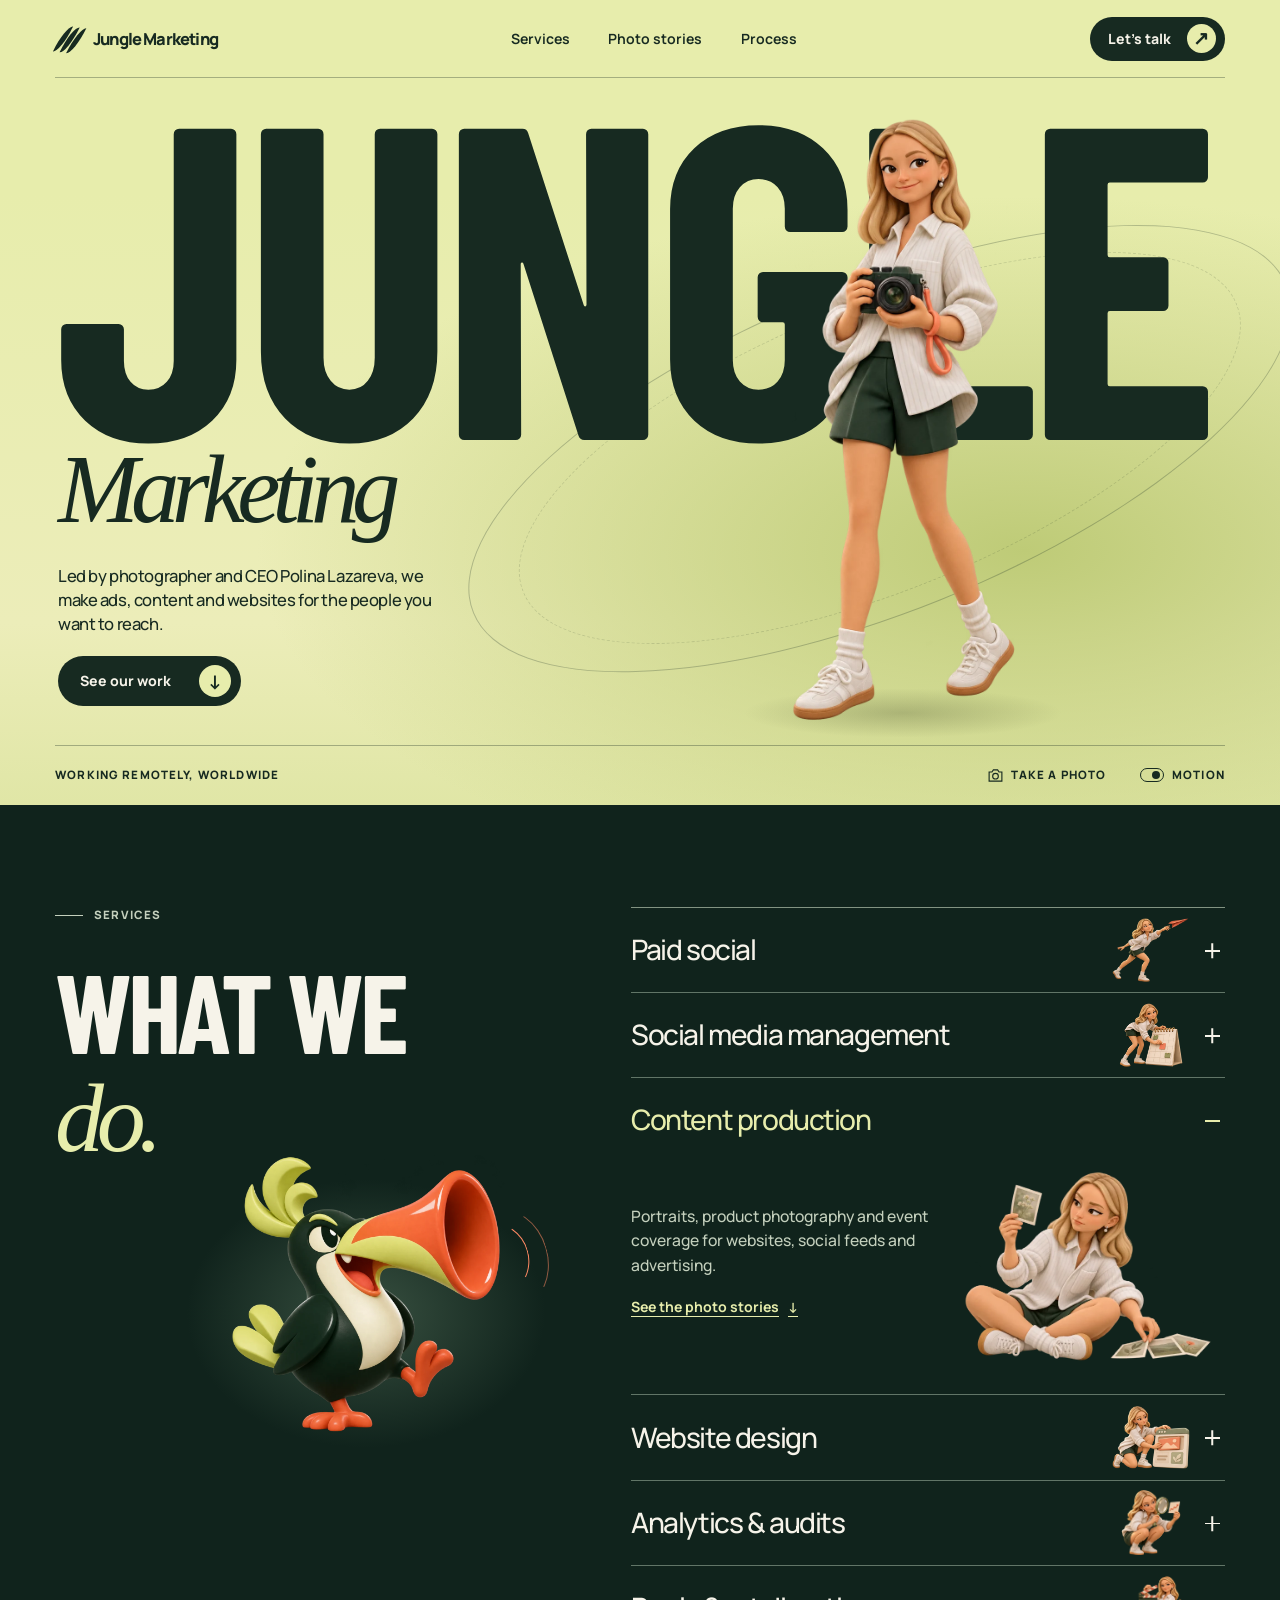
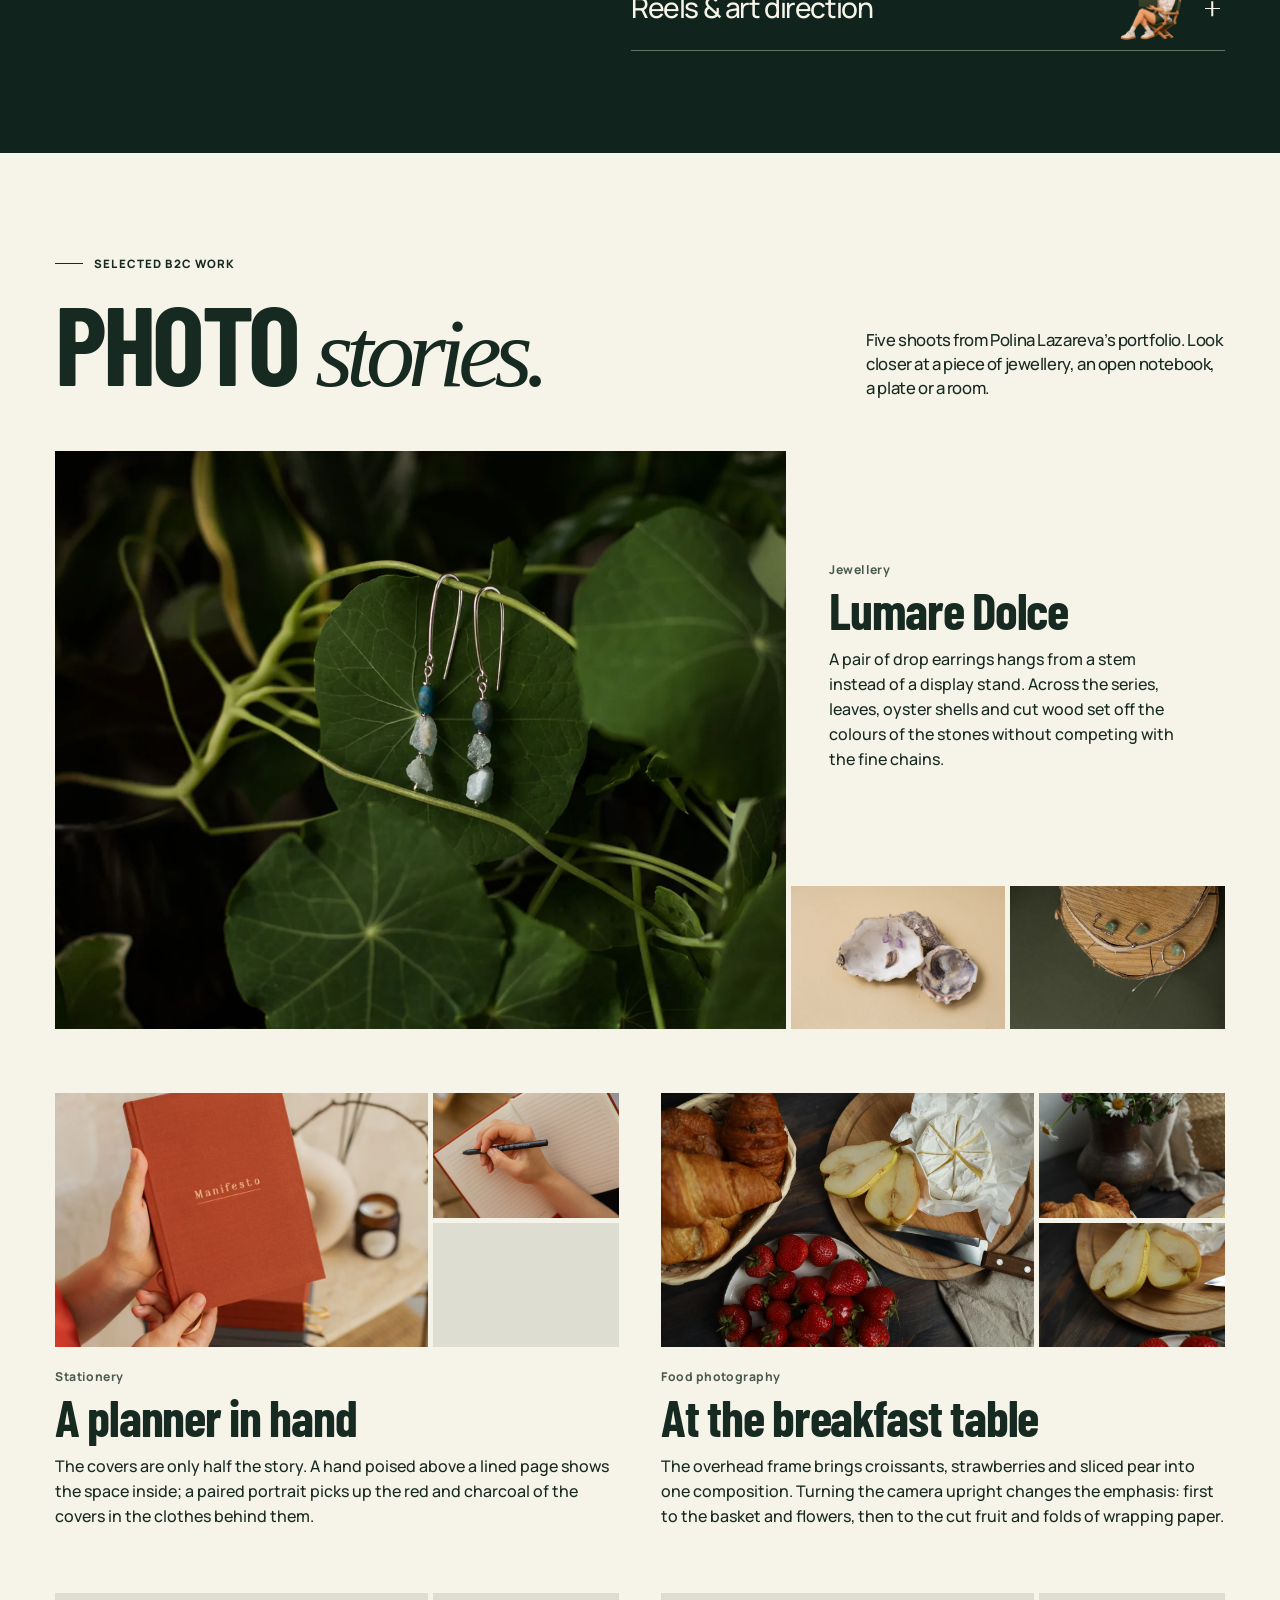
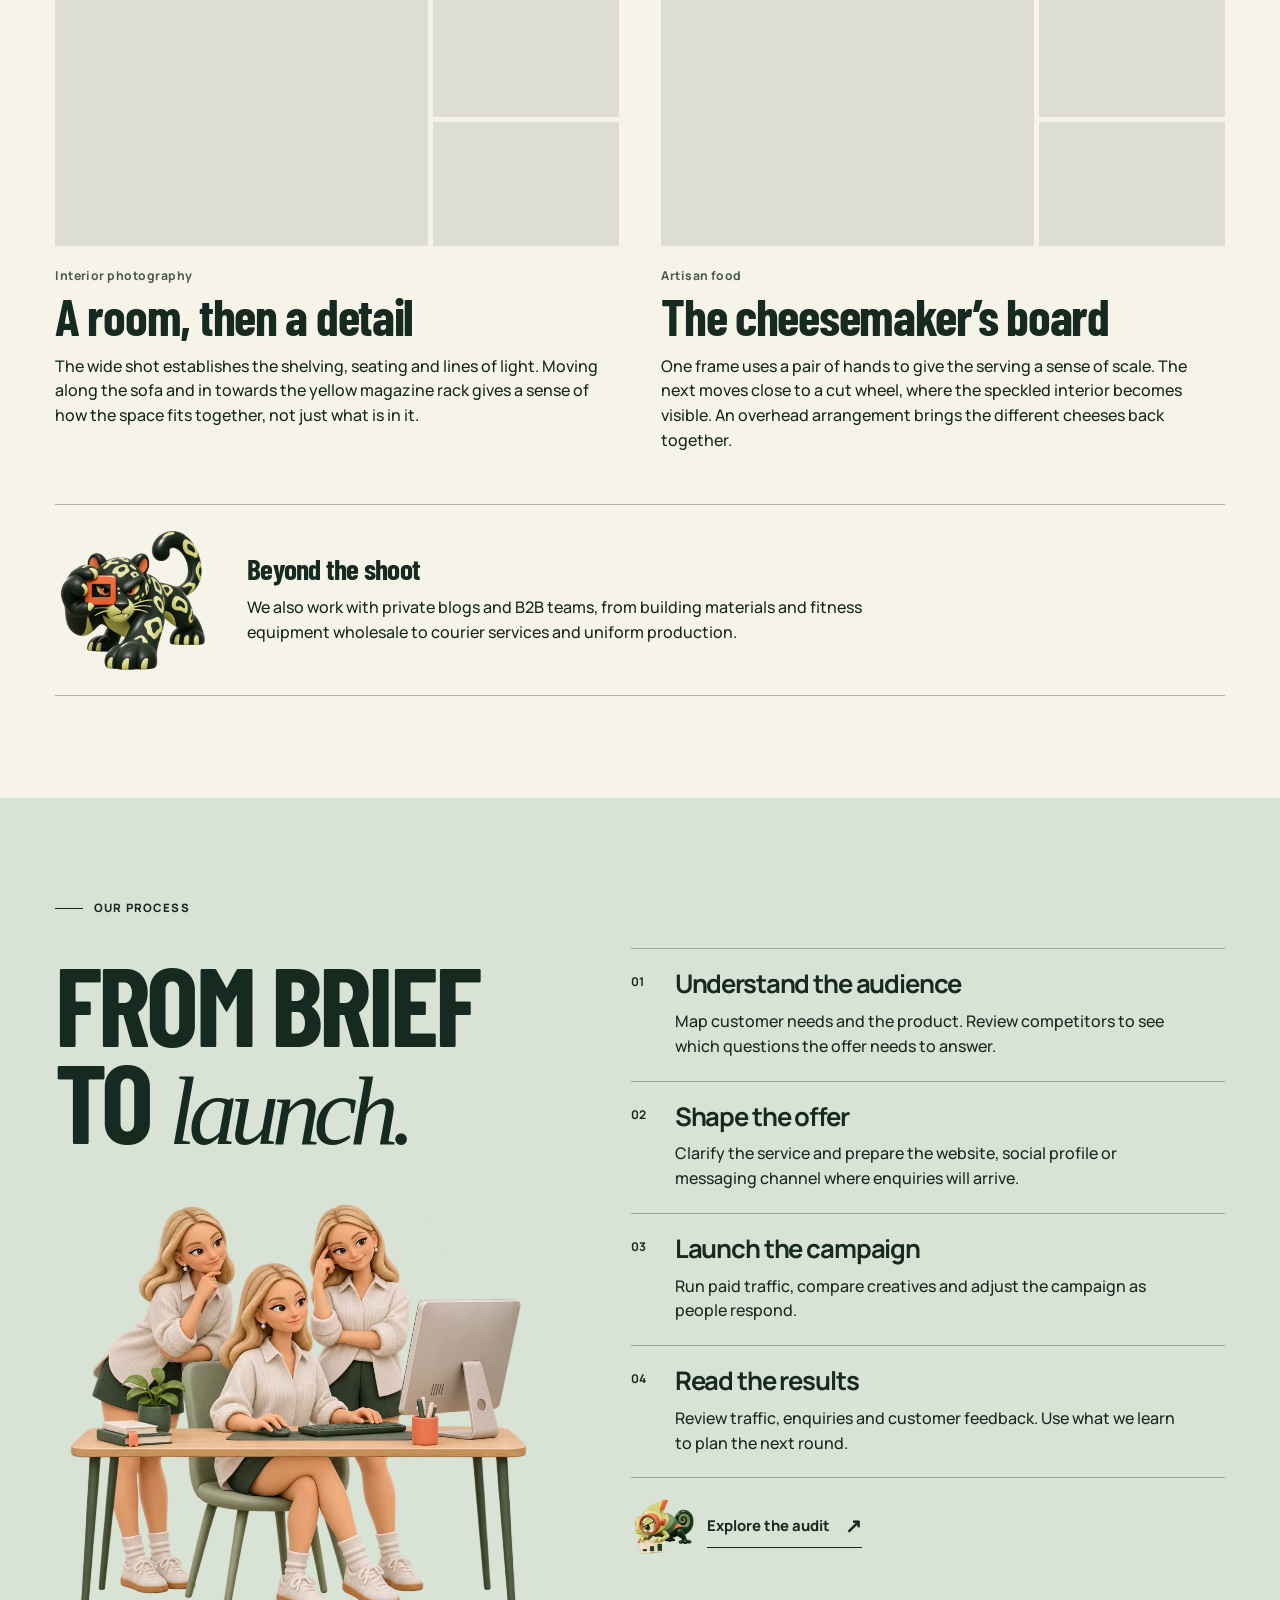
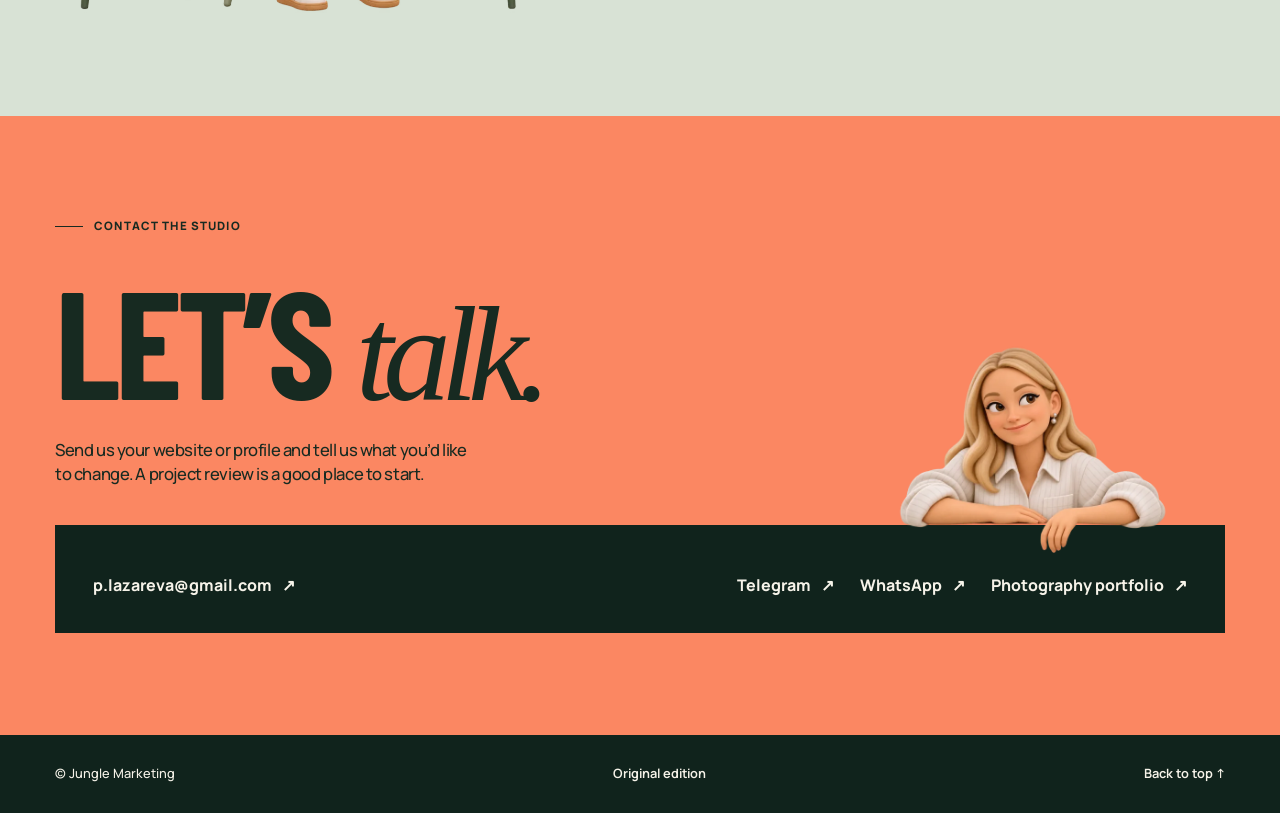
==== commit 657fd128: "Illustrate each 2027 service with a Polina scene" ====
--- a/2027/index.html
+++ b/2027/index.html
@@ -18,7 +18,7 @@
   <link rel="preload" href="assets/barlow-condensed-bold.ttf" as="font" type="font/ttf" crossorigin>
   <meta property="og:image:alt" content="Jungle Marketing with an illustrated Polina Lazareva holding her camera.">
   <link rel="preload" href="assets/polina.webp" as="image" type="image/webp">
-  <link rel="stylesheet" href="edition.css?v=camera-2">
+  <link rel="stylesheet" href="edition.css?v=service-scenes-1">
   <script src="edition.js?v=camera-2" defer></script>
 </head>
 <body id="top">
@@ -67,19 +67,50 @@
           </div>
         </div>
         <div class="catalog">
-          <details><summary>Paid social</summary><p>Reach people on Facebook and VK. We plan campaigns around the action you need, from a first message to a sales enquiry.</p></details>
-          <details><summary>Social media management</summary><p>We plan posts, manage your accounts and shape the look of your profile so visitors can see what you offer.</p></details>
-          <details open><summary>Content production</summary>
-            <div class="production-note">
+          <details>
+            <summary><span>Paid social</span><img class="service-preview" src="assets/services/paid-social.webp" width="500" height="417" alt="" loading="lazy" decoding="async"></summary>
+            <div class="service-note">
+              <p>Reach people on Facebook and VK. We plan campaigns around the action you need, from a first message to a sales enquiry.</p>
+              <img class="service-scene" src="assets/services/paid-social.webp" width="500" height="417" loading="lazy" decoding="async" alt="Polina sending a coral paper plane on its way.">
+            </div>
+          </details>
+          <details>
+            <summary><span>Social media management</span><img class="service-preview" src="assets/services/social-media.webp" width="500" height="508" alt="" loading="lazy" decoding="async"></summary>
+            <div class="service-note">
+              <p>We plan posts, manage your accounts and shape the look of your profile so visitors can see what you offer.</p>
+              <img class="service-scene" src="assets/services/social-media.webp" width="500" height="508" loading="lazy" decoding="async" alt="Polina placing a post on her editorial calendar.">
+            </div>
+          </details>
+          <details open>
+            <summary><span>Content production</span><img class="service-preview" src="assets/polina-prints.webp" width="600" height="465" alt="" loading="lazy" decoding="async"></summary>
+            <div class="service-note">
               <div><p>Portraits, product photography and event coverage for websites, social feeds and advertising.</p>
                 <a href="#studio">See the photo stories <span aria-hidden="true">↓</span></a>
               </div>
-              <img class="print-scene" src="assets/polina-prints.webp" width="600" height="465" loading="lazy" decoding="async" alt="Polina selecting photographic prints.">
-            </div>
-          </details>
-          <details><summary>Website design</summary><p>A one-page introduction or a multi-page website that helps visitors explore your offer and get in touch.</p></details>
-          <details><summary>Analytics &amp; audits</summary><p id="audit-scope" tabindex="-1">We review your website, traffic and audience needs. That can include a Yandex Metrica review, product and persona maps, or a marketing kit.</p></details>
-          <details><summary>Reels &amp; art direction</summary><p>Short-form video editing, reel covers and highlight artwork, with a visual direction for the whole profile.</p></details>
+              <img class="service-scene print-scene" src="assets/polina-prints.webp" width="600" height="465" loading="lazy" decoding="async" alt="Polina selecting photographic prints.">
+            </div>
+          </details>
+          <details>
+            <summary><span>Website design</span><img class="service-preview" src="assets/services/website-design.webp" width="500" height="408" alt="" loading="lazy" decoding="async"></summary>
+            <div class="service-note">
+              <p>A one-page introduction or a multi-page website that helps visitors explore your offer and get in touch.</p>
+              <img class="service-scene" src="assets/services/website-design.webp" width="500" height="408" loading="lazy" decoding="async" alt="Polina fitting a block into a model web page.">
+            </div>
+          </details>
+          <details>
+            <summary><span>Analytics &amp; audits</span><img class="service-preview" src="assets/services/analytics.webp" width="500" height="539" alt="" loading="lazy" decoding="async"></summary>
+            <div class="service-note">
+              <p id="audit-scope" tabindex="-1">We review your website, traffic and audience needs. That can include a Yandex Metrica review, product and persona maps, or a marketing kit.</p>
+              <img class="service-scene" src="assets/services/analytics.webp" width="500" height="539" loading="lazy" decoding="async" alt="Polina inspecting a tiny chart through a magnifying glass.">
+            </div>
+          </details>
+          <details>
+            <summary><span>Reels &amp; art direction</span><img class="service-preview" src="assets/services/reels.webp" width="500" height="516" alt="" loading="lazy" decoding="async"></summary>
+            <div class="service-note">
+              <p>Short-form video editing, reel covers and highlight artwork, with a visual direction for the whole profile.</p>
+              <img class="service-scene" src="assets/services/reels.webp" width="500" height="516" loading="lazy" decoding="async" alt="Polina in a director’s chair with a film clapperboard.">
+            </div>
+          </details>
         </div>
       </div>
     </section>
--- a/2027/edition.css
+++ b/2027/edition.css
@@ -97,19 +97,36 @@
 .sound-wave::before, .sound-wave::after { content: ""; position: absolute; inset: 0 20%; border: 1px solid transparent; border-right-color: currentColor; border-radius: 50%; transform: rotate(-16deg); }
 .sound-wave::after { inset: -22% 0 -22% 18%; opacity: .55; }
 .services .cap { color: var(--muted); }
-.catalog { align-self: center; border-top: 1px solid #829382; }
+.catalog { align-self: center; min-width: 0; container-type: inline-size; border-top: 1px solid #829382; }
 .catalog details { border-bottom: 1px solid #617567; }
-summary { position: relative; padding: 19px 38px 19px 0; cursor: pointer; list-style: none; font-size: clamp(1.25rem, 2.2vw, 2.3rem); letter-spacing: -.05em; line-height: 1.2; transition: color .2s; }
-summary::-webkit-details-marker { display: none; }
-summary::before, summary::after { content: ""; position: absolute; height: 1.5px; width: 15px; right: 5px; top: 50%; background: currentColor; }
-summary::after { transform: rotate(90deg); transition: transform .2s; }
-details[open] summary, summary:hover { color: var(--lime); }
-details[open] summary::after { transform: rotate(0deg); }
-details p { max-width: 54ch; margin: -4px 22px 23px 0; color: var(--muted); font-size: .98rem; }
-.production-note { display: grid; grid-template-columns: minmax(0,1fr) minmax(0,.58fr); align-items: end; gap: clamp(12px,2vw,30px); padding: 2px 0 20px; }
-.production-note p { max-width: 36ch; margin: 0 0 10px; }
-.production-note a { display: inline-flex; gap: 9px; align-items: center; min-height: 44px; font-size: .88rem; font-weight: 700; color: var(--lime); text-decoration: underline; text-underline-offset: .25em; }
-.print-scene { width: min(100%,205px); height: auto; justify-self: end; }
+.catalog summary {
+  --preview: clamp(57px, 13cqw, 96px);
+  position: relative; display: grid; grid-template-columns: minmax(0,1fr) var(--preview); align-items: center;
+  gap: clamp(8px, 2.5cqw, 22px); min-height: calc(20px + var(--preview) * .83); padding: 8px clamp(30px, 6cqw, 48px) 8px 0;
+  cursor: pointer; list-style: none; font-size: clamp(1.25rem, 2.2vw, 2.3rem); letter-spacing: -.05em; line-height: 1.2; transition: color .2s;
+}
+.catalog summary::-webkit-details-marker { display: none; }
+.catalog summary::before, .catalog summary::after { content: ""; position: absolute; height: 1.5px; width: 15px; right: 5px; top: 50%; background: currentColor; }
+.catalog summary::after { transform: rotate(90deg); transition: transform .2s; }
+.catalog details[open] summary, .catalog summary:focus-visible { color: var(--lime); }
+.catalog details[open] summary::after { transform: none; }
+.service-preview { width: 100%; height: auto; aspect-ratio: 1.2; object-fit: contain; transition: transform .25s var(--ease); }
+.catalog details[open] .service-preview { visibility: hidden; }
+@media (hover: hover) and (pointer: fine) {
+  .catalog summary:hover { color: var(--lime); }
+  .catalog summary:hover .service-preview { transform: translateY(-2px) rotate(-3deg); }
+}
+.service-note {
+  display: grid; grid-template-columns: minmax(0,1fr) minmax(0,.83fr); gap: clamp(12px, 4cqw, 32px);
+  align-items: center; padding: 0 clamp(8px, 2cqw, 20px) clamp(20px, 4cqw, 32px) 0;
+}
+.service-note p { max-width: 38ch; color: var(--muted); font-size: .98rem; }
+.service-note a { display: inline-flex; gap: 9px; align-items: center; min-height: 44px; margin-top: 8px; font-size: .88rem; font-weight: 700; color: var(--lime); text-decoration: underline; text-underline-offset: .25em; }
+.service-scene { width: min(100%, 250px); aspect-ratio: 1.2; height: auto; object-fit: contain; justify-self: end; }
+@container (max-width: 330px) {
+  .service-note { grid-template-columns: 1fr; gap: 10px; padding-right: 0; }
+  .service-scene { width: min(66%, 175px); justify-self: center; }
+}
 
 /* Portfolio and markets */
 .studio-head { display: grid; grid-template-columns: minmax(0,1fr) minmax(0,.48fr); grid-template-areas: "label ." "title deck"; align-items: end; gap: 22px clamp(22px,5vw,82px); }
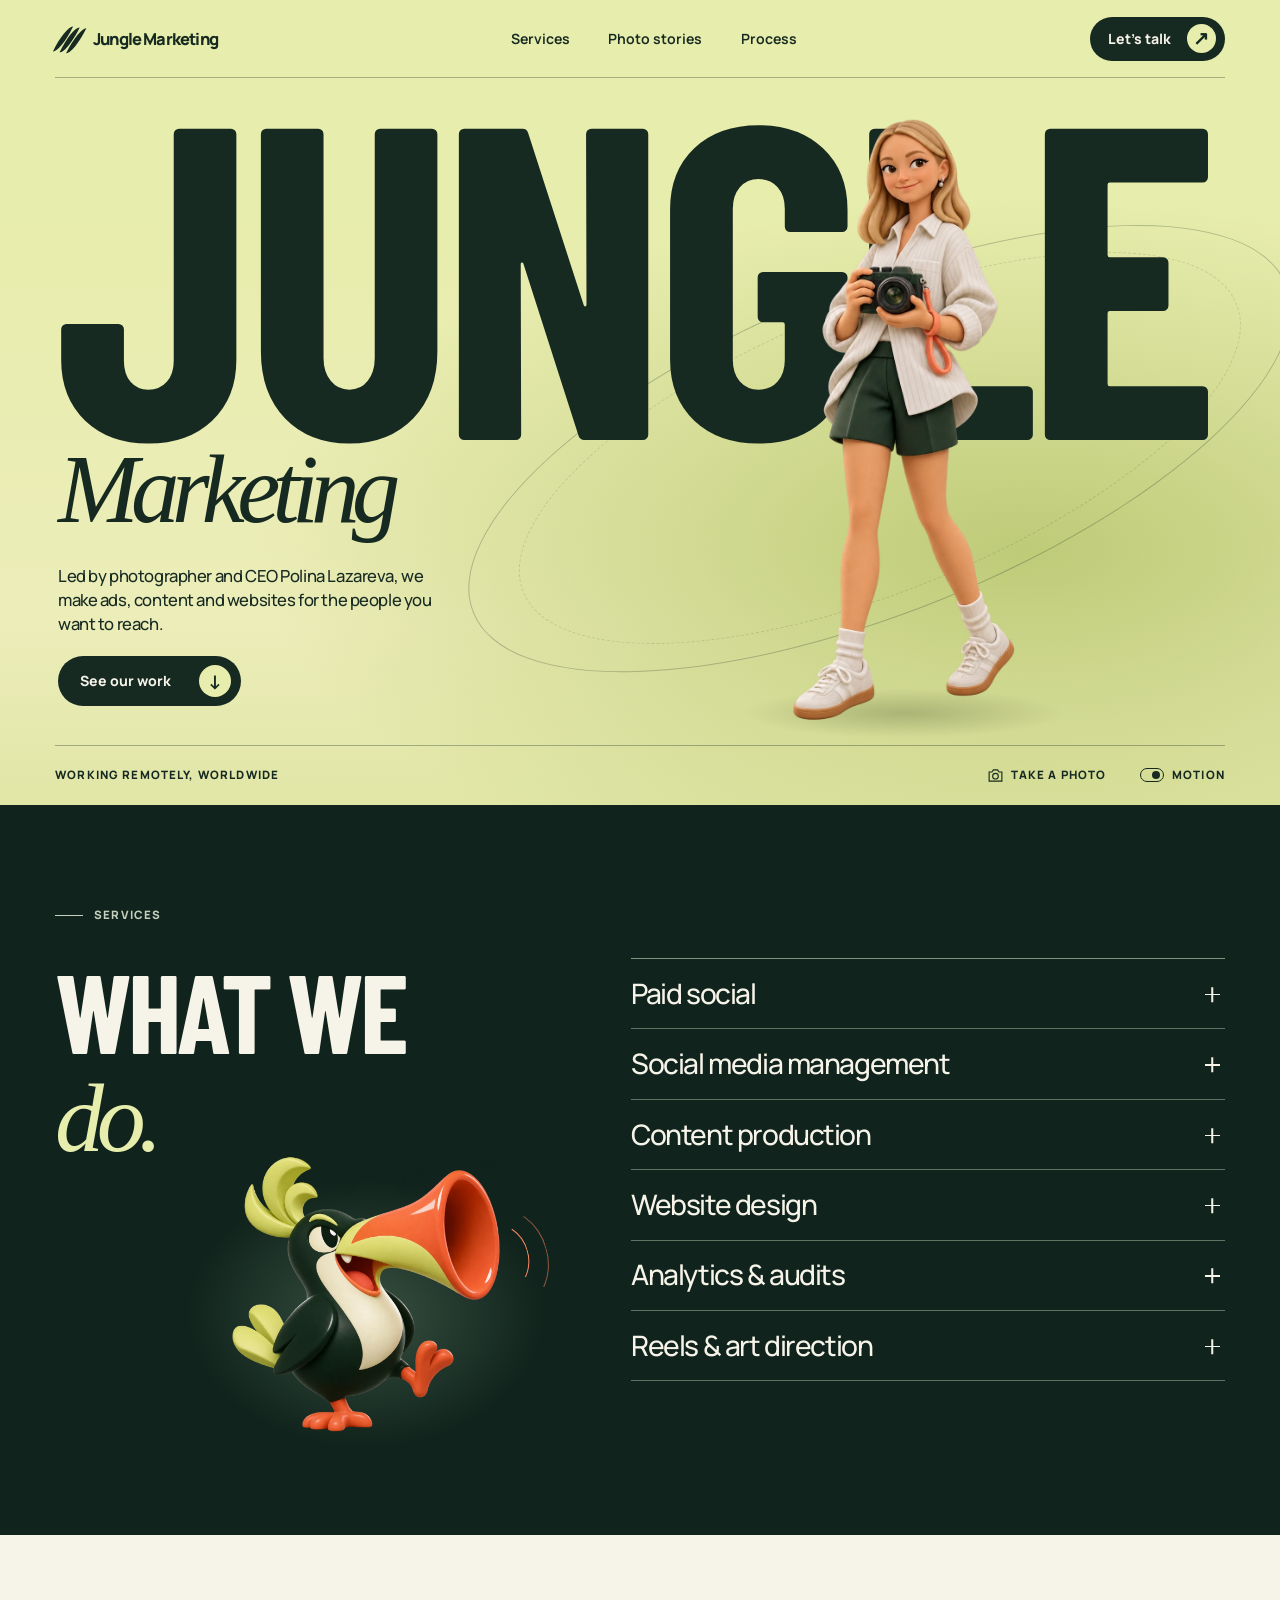
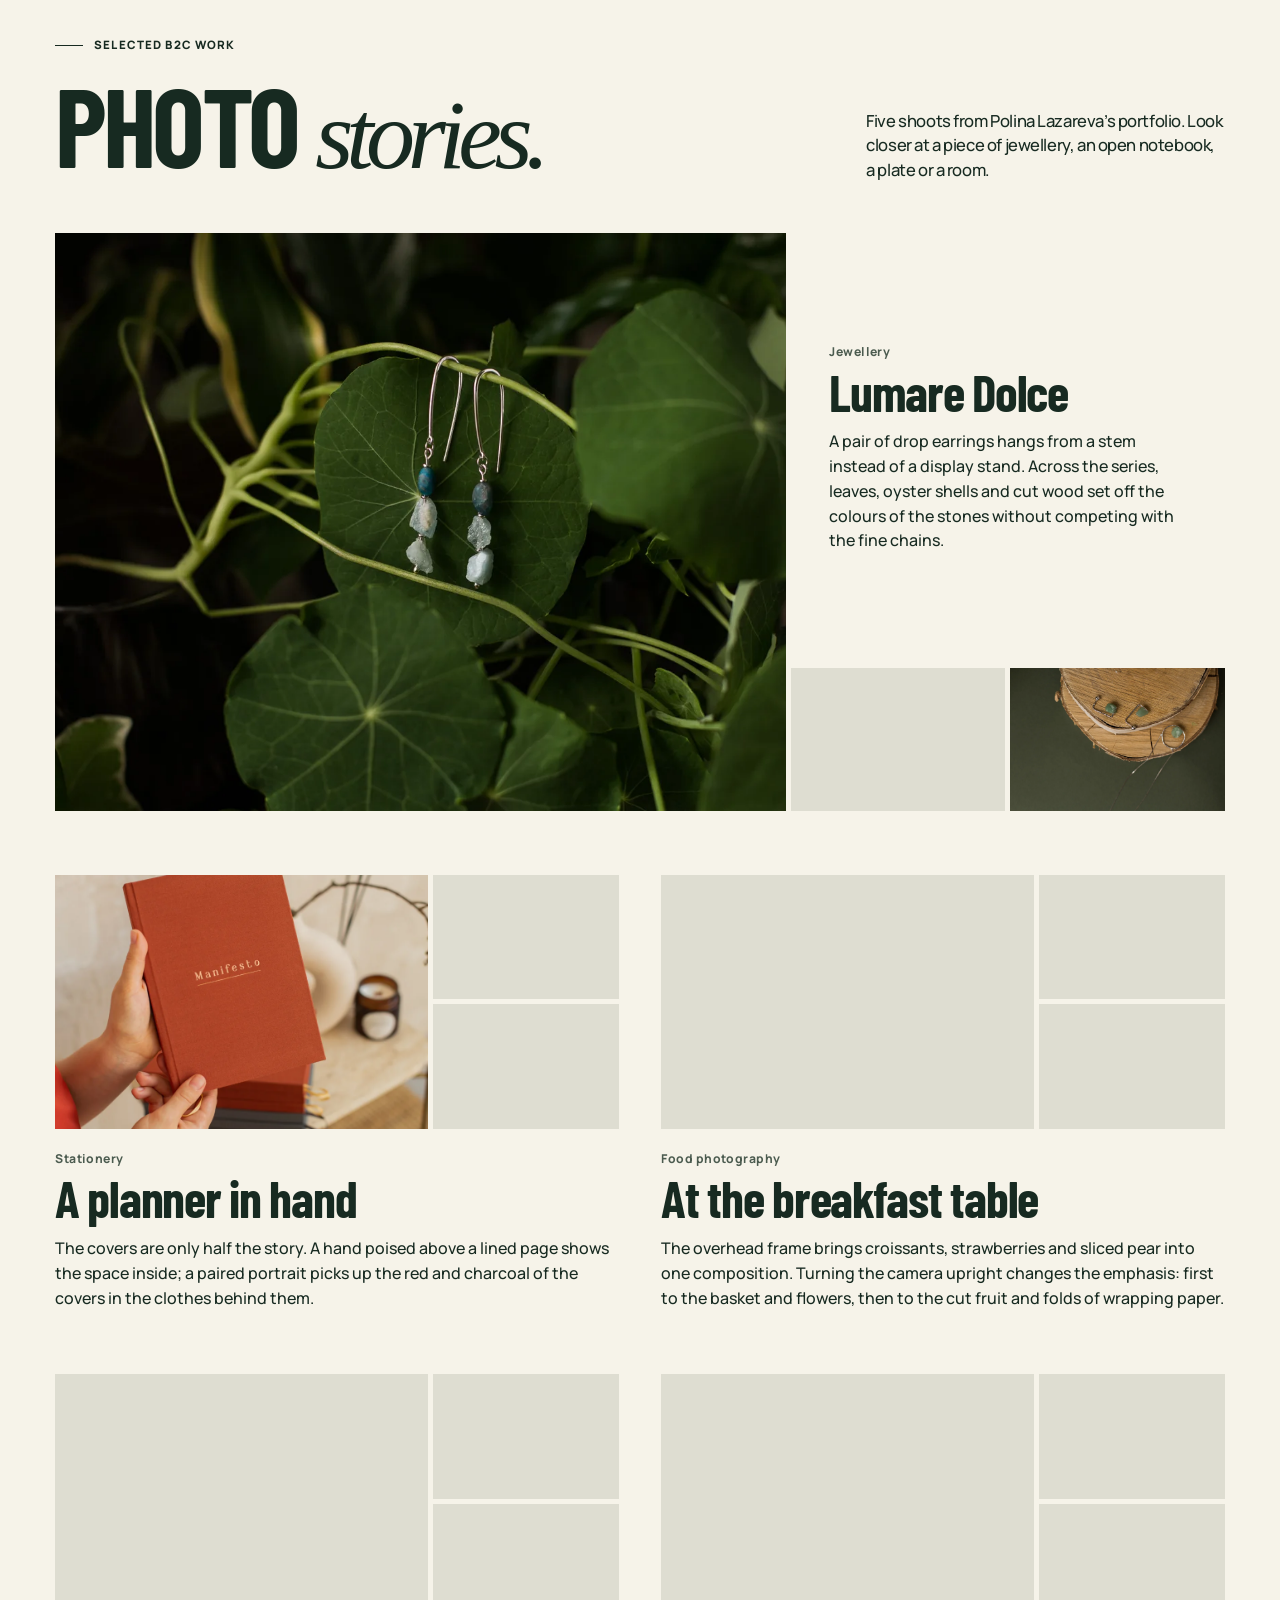
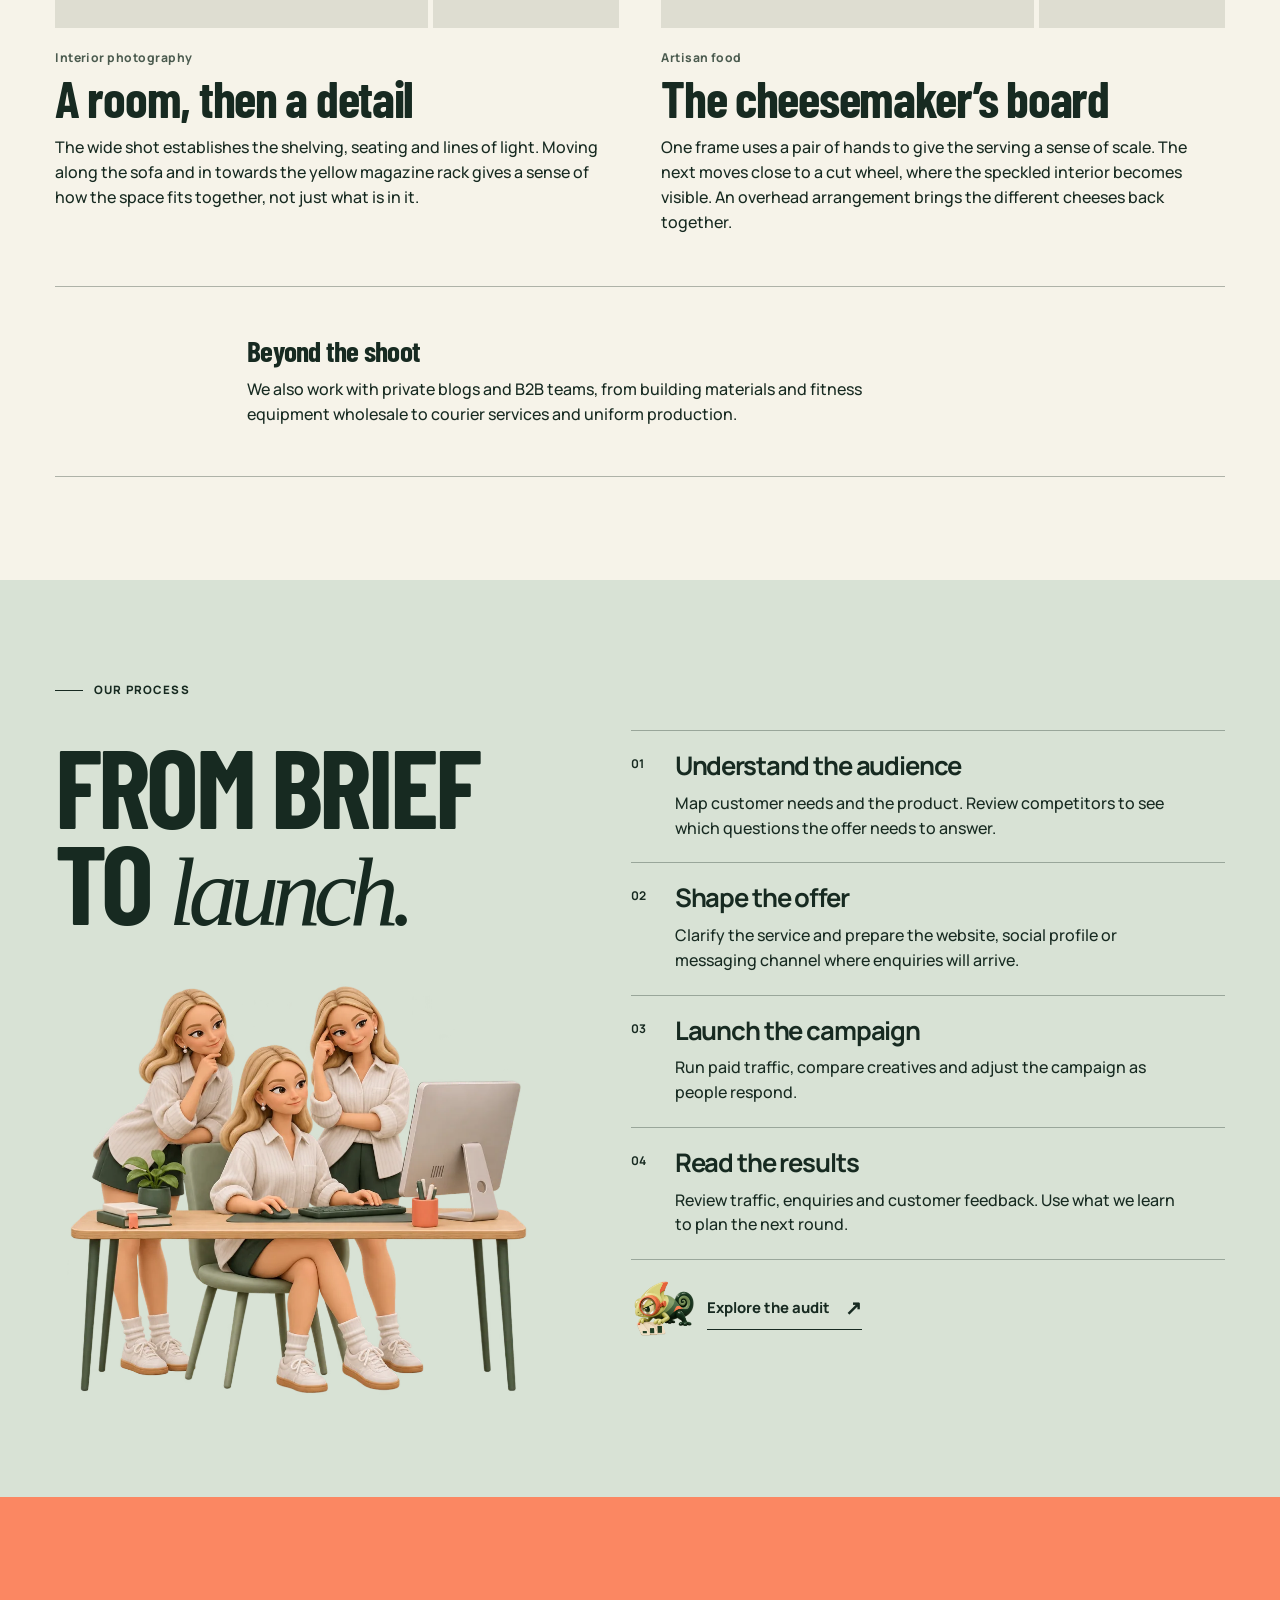
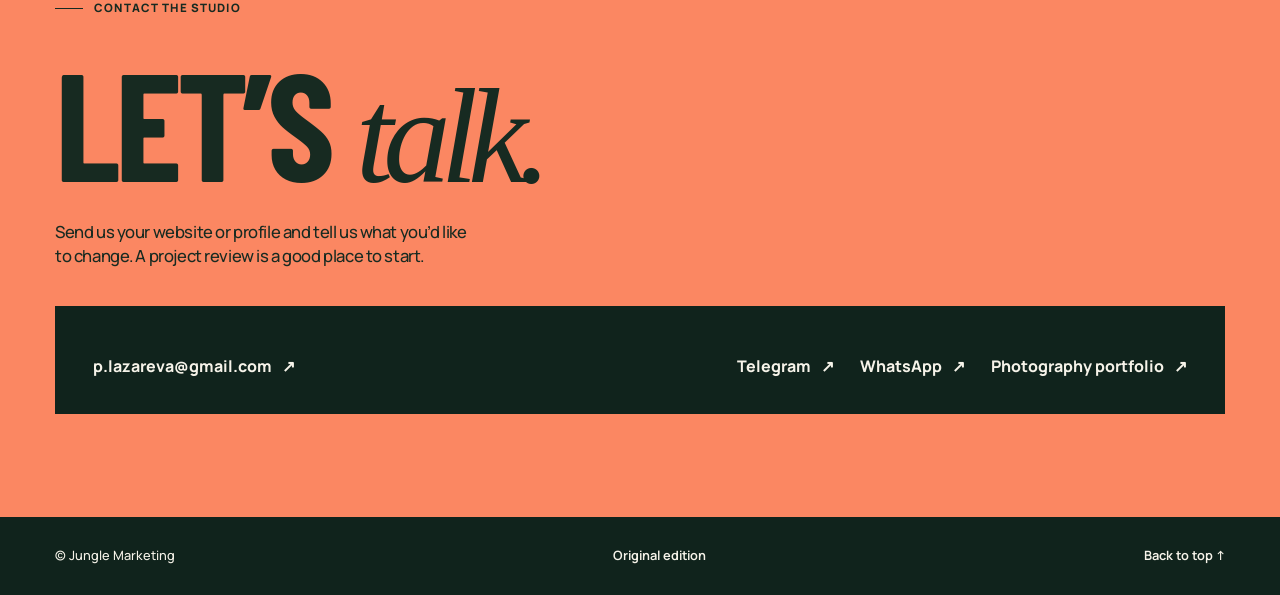
==== commit dff35307: "Reveal service illustrations only inside expanded rows" ====
--- a/2027/index.html
+++ b/2027/index.html
@@ -18,7 +18,7 @@
   <link rel="preload" href="assets/barlow-condensed-bold.ttf" as="font" type="font/ttf" crossorigin>
   <meta property="og:image:alt" content="Jungle Marketing with an illustrated Polina Lazareva holding her camera.">
   <link rel="preload" href="assets/polina.webp" as="image" type="image/webp">
-  <link rel="stylesheet" href="edition.css?v=service-scenes-1">
+  <link rel="stylesheet" href="edition.css?v=service-scenes-2">
   <script src="edition.js?v=camera-2" defer></script>
 </head>
 <body id="top">
@@ -68,21 +68,21 @@
         </div>
         <div class="catalog">
           <details>
-            <summary><span>Paid social</span><img class="service-preview" src="assets/services/paid-social.webp" width="500" height="417" alt="" loading="lazy" decoding="async"></summary>
+            <summary>Paid social</summary>
             <div class="service-note">
               <p>Reach people on Facebook and VK. We plan campaigns around the action you need, from a first message to a sales enquiry.</p>
               <img class="service-scene" src="assets/services/paid-social.webp" width="500" height="417" loading="lazy" decoding="async" alt="Polina sending a coral paper plane on its way.">
             </div>
           </details>
           <details>
-            <summary><span>Social media management</span><img class="service-preview" src="assets/services/social-media.webp" width="500" height="508" alt="" loading="lazy" decoding="async"></summary>
+            <summary>Social media management</summary>
             <div class="service-note">
               <p>We plan posts, manage your accounts and shape the look of your profile so visitors can see what you offer.</p>
               <img class="service-scene" src="assets/services/social-media.webp" width="500" height="508" loading="lazy" decoding="async" alt="Polina placing a post on her editorial calendar.">
             </div>
           </details>
-          <details open>
-            <summary><span>Content production</span><img class="service-preview" src="assets/polina-prints.webp" width="600" height="465" alt="" loading="lazy" decoding="async"></summary>
+          <details>
+            <summary>Content production</summary>
             <div class="service-note">
               <div><p>Portraits, product photography and event coverage for websites, social feeds and advertising.</p>
                 <a href="#studio">See the photo stories <span aria-hidden="true">↓</span></a>
@@ -91,21 +91,21 @@
             </div>
           </details>
           <details>
-            <summary><span>Website design</span><img class="service-preview" src="assets/services/website-design.webp" width="500" height="408" alt="" loading="lazy" decoding="async"></summary>
+            <summary>Website design</summary>
             <div class="service-note">
               <p>A one-page introduction or a multi-page website that helps visitors explore your offer and get in touch.</p>
               <img class="service-scene" src="assets/services/website-design.webp" width="500" height="408" loading="lazy" decoding="async" alt="Polina fitting a block into a model web page.">
             </div>
           </details>
           <details>
-            <summary><span>Analytics &amp; audits</span><img class="service-preview" src="assets/services/analytics.webp" width="500" height="539" alt="" loading="lazy" decoding="async"></summary>
+            <summary>Analytics &amp; audits</summary>
             <div class="service-note">
               <p id="audit-scope" tabindex="-1">We review your website, traffic and audience needs. That can include a Yandex Metrica review, product and persona maps, or a marketing kit.</p>
               <img class="service-scene" src="assets/services/analytics.webp" width="500" height="539" loading="lazy" decoding="async" alt="Polina inspecting a tiny chart through a magnifying glass.">
             </div>
           </details>
           <details>
-            <summary><span>Reels &amp; art direction</span><img class="service-preview" src="assets/services/reels.webp" width="500" height="516" alt="" loading="lazy" decoding="async"></summary>
+            <summary>Reels &amp; art direction</summary>
             <div class="service-note">
               <p>Short-form video editing, reel covers and highlight artwork, with a visual direction for the whole profile.</p>
               <img class="service-scene" src="assets/services/reels.webp" width="500" height="516" loading="lazy" decoding="async" alt="Polina in a director’s chair with a film clapperboard.">
--- a/2027/edition.css
+++ b/2027/edition.css
@@ -100,9 +100,8 @@
 .catalog { align-self: center; min-width: 0; container-type: inline-size; border-top: 1px solid #829382; }
 .catalog details { border-bottom: 1px solid #617567; }
 .catalog summary {
-  --preview: clamp(57px, 13cqw, 96px);
-  position: relative; display: grid; grid-template-columns: minmax(0,1fr) var(--preview); align-items: center;
-  gap: clamp(8px, 2.5cqw, 22px); min-height: calc(20px + var(--preview) * .83); padding: 8px clamp(30px, 6cqw, 48px) 8px 0;
+  position: relative; display: block; min-height: 48px;
+  padding: clamp(16px, 3cqw, 24px) 38px clamp(16px, 3cqw, 24px) 0;
   cursor: pointer; list-style: none; font-size: clamp(1.25rem, 2.2vw, 2.3rem); letter-spacing: -.05em; line-height: 1.2; transition: color .2s;
 }
 .catalog summary::-webkit-details-marker { display: none; }
@@ -110,11 +109,8 @@
 .catalog summary::after { transform: rotate(90deg); transition: transform .2s; }
 .catalog details[open] summary, .catalog summary:focus-visible { color: var(--lime); }
 .catalog details[open] summary::after { transform: none; }
-.service-preview { width: 100%; height: auto; aspect-ratio: 1.2; object-fit: contain; transition: transform .25s var(--ease); }
-.catalog details[open] .service-preview { visibility: hidden; }
 @media (hover: hover) and (pointer: fine) {
   .catalog summary:hover { color: var(--lime); }
-  .catalog summary:hover .service-preview { transform: translateY(-2px) rotate(-3deg); }
 }
 .service-note {
   display: grid; grid-template-columns: minmax(0,1fr) minmax(0,.83fr); gap: clamp(12px, 4cqw, 32px);
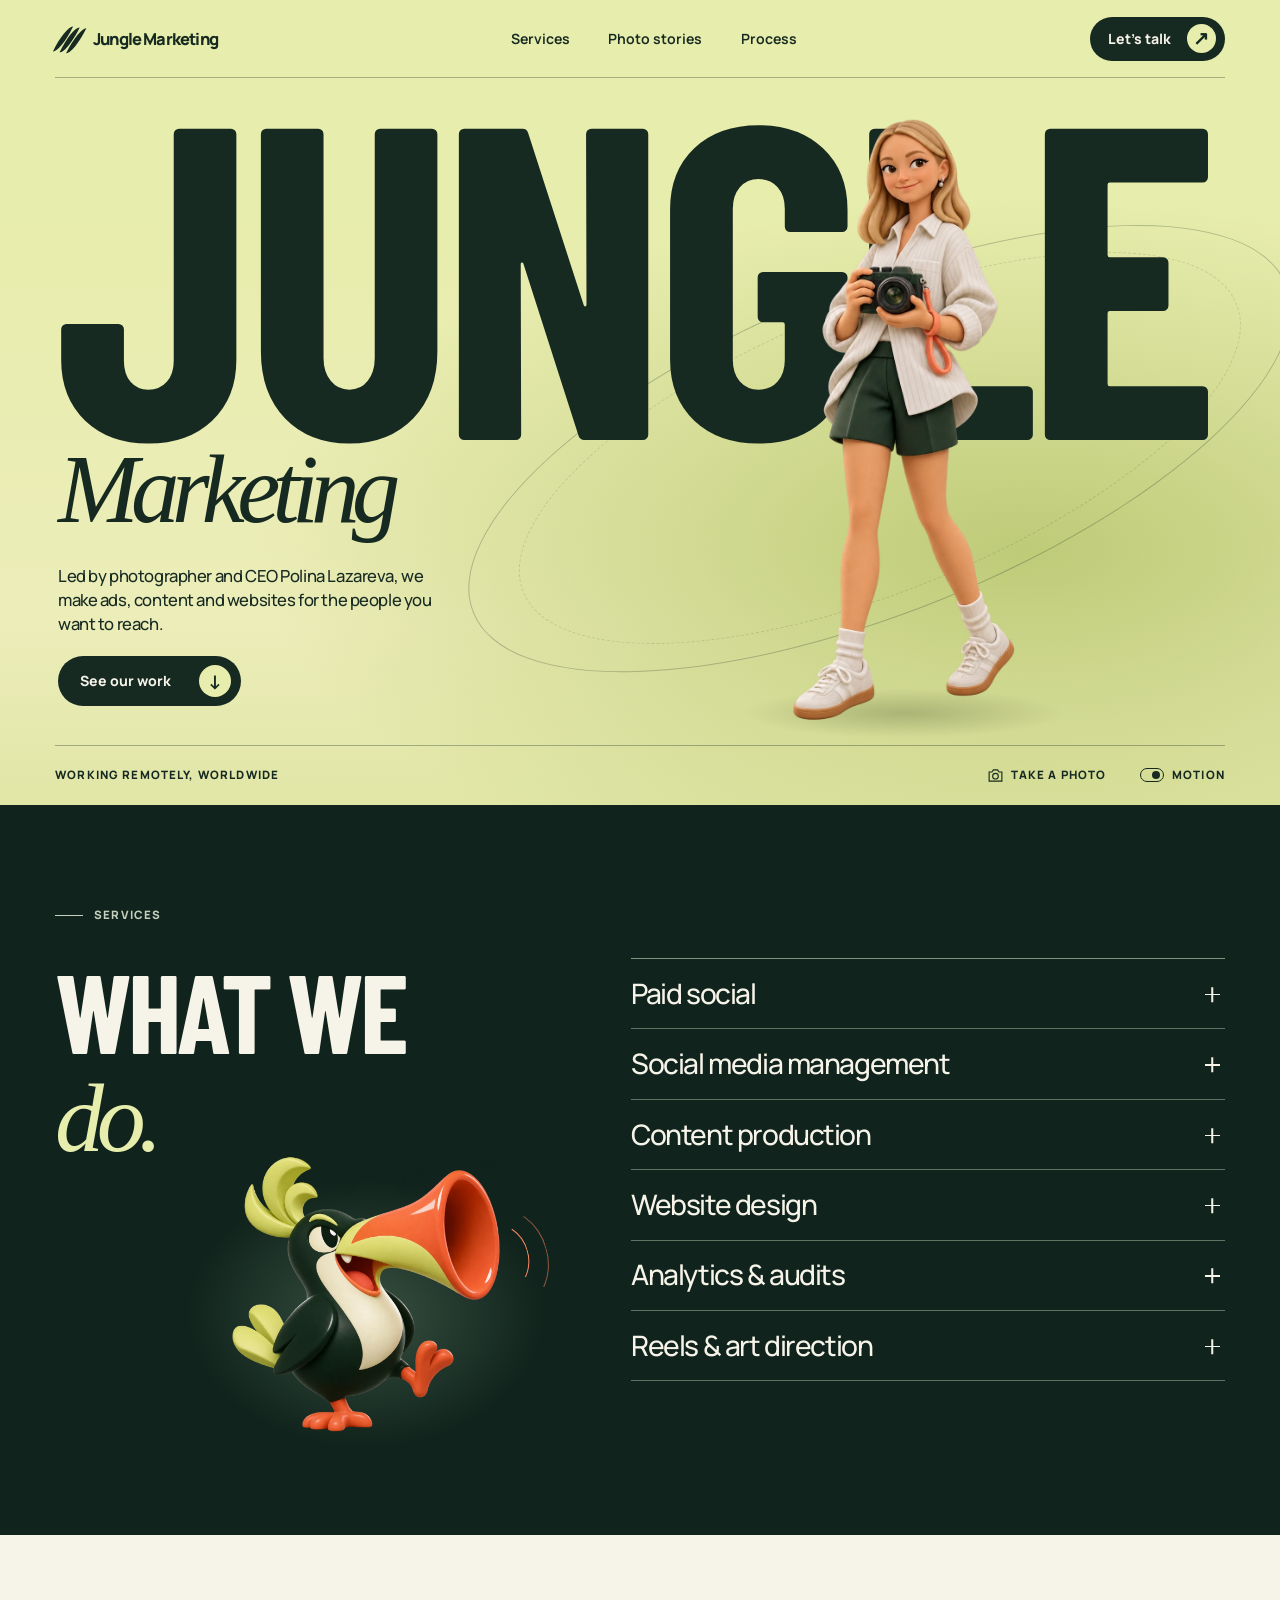
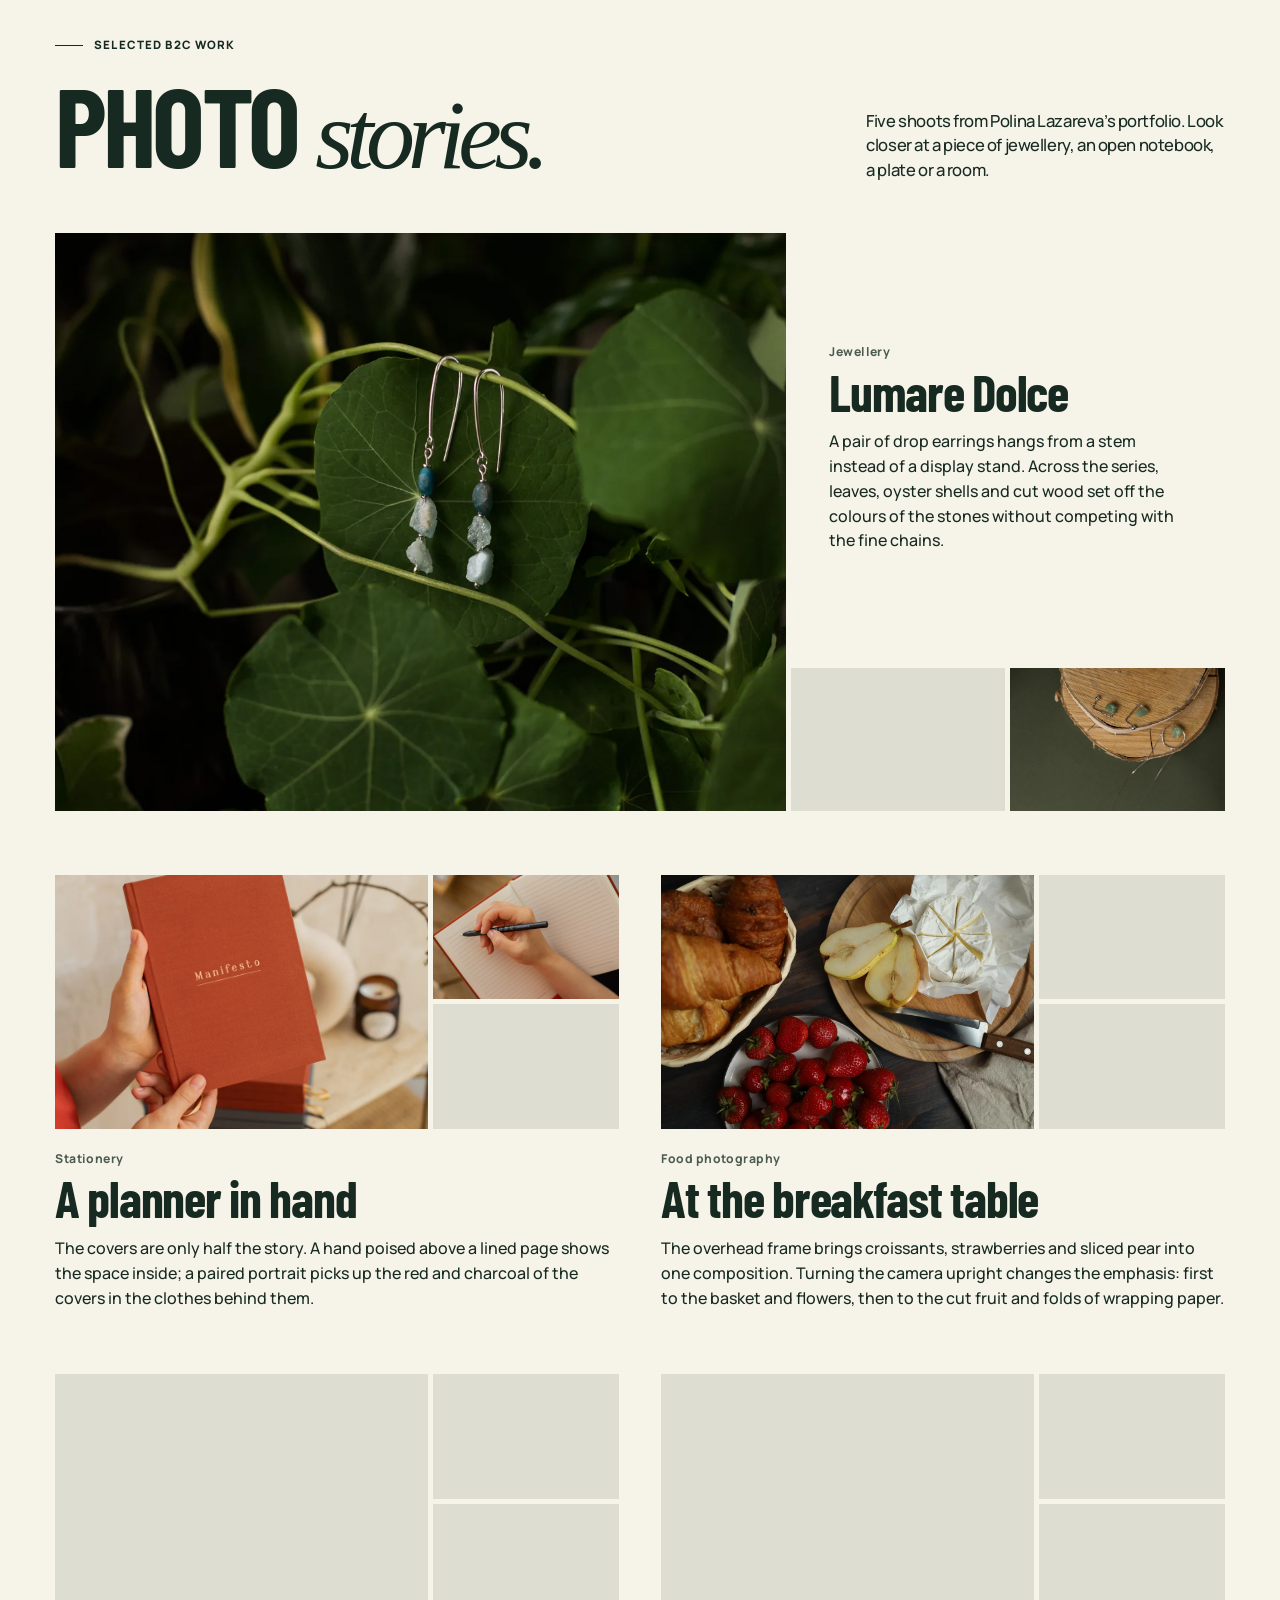
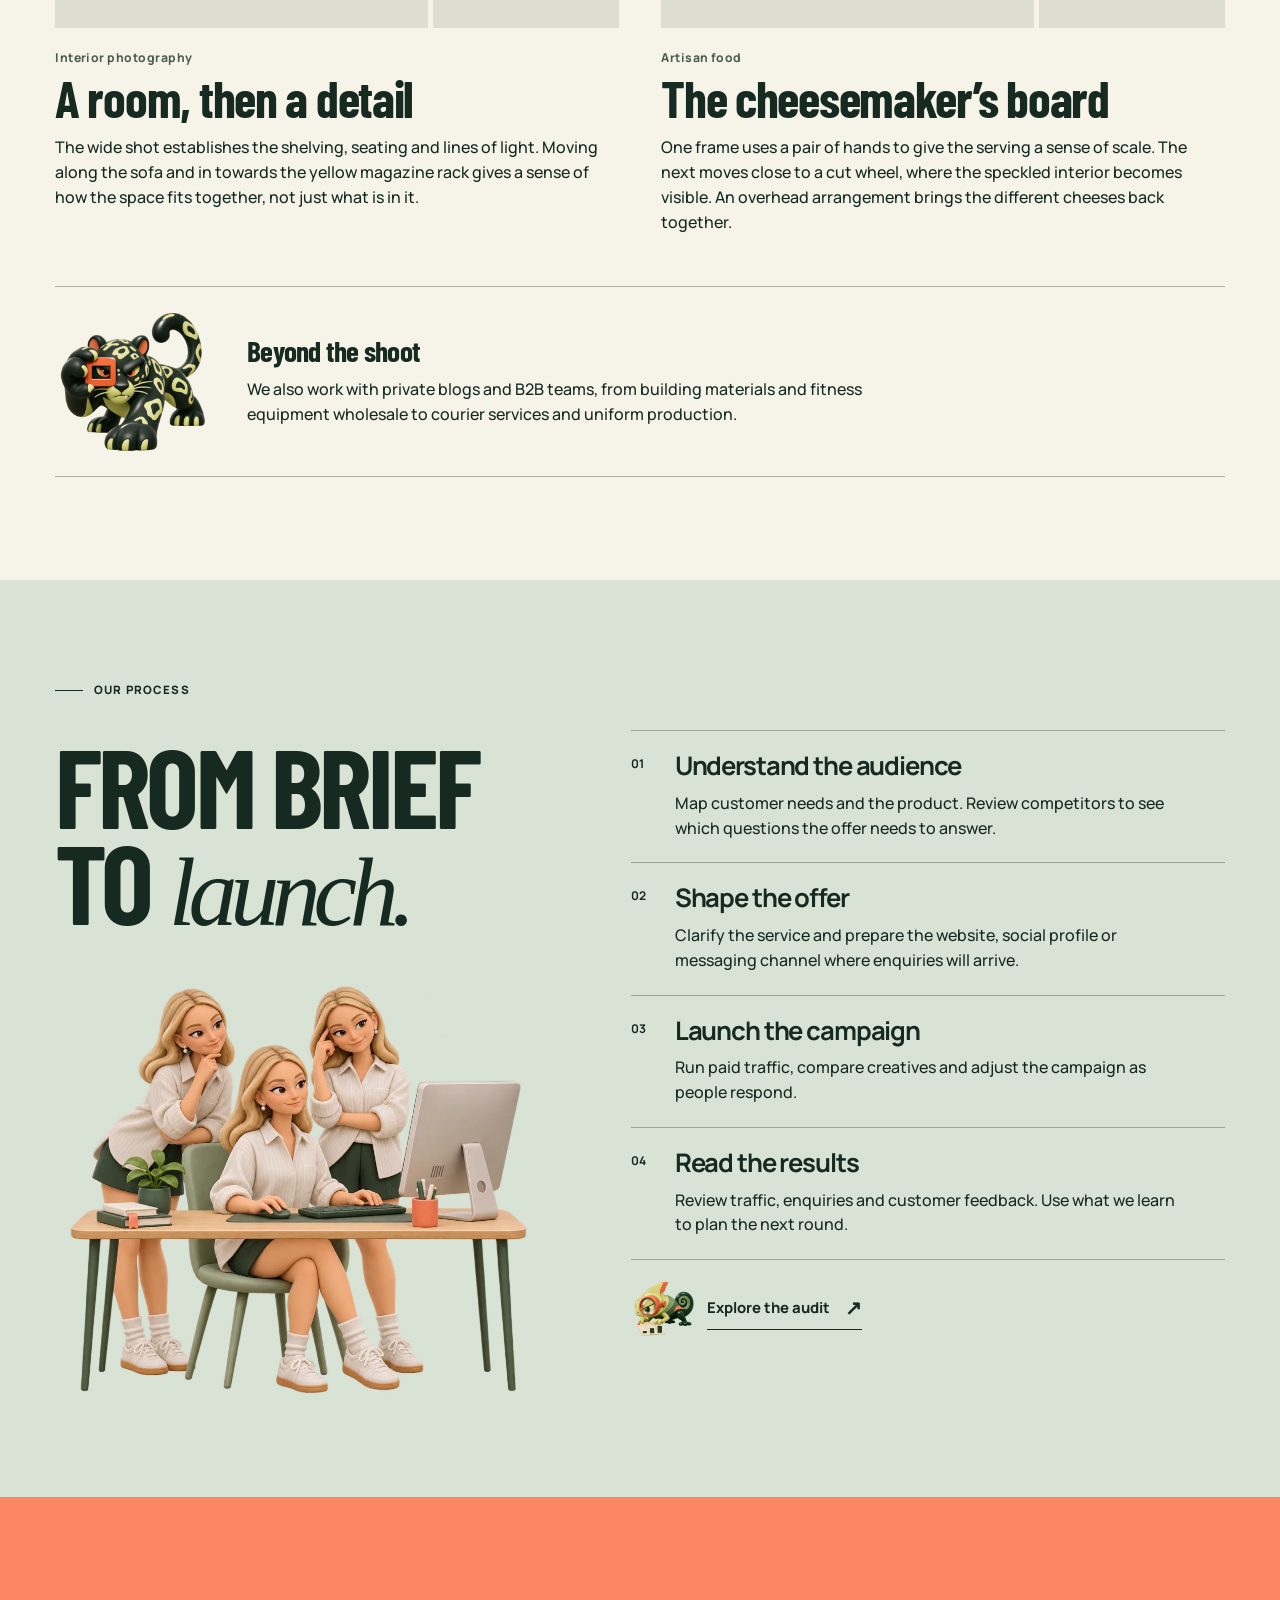
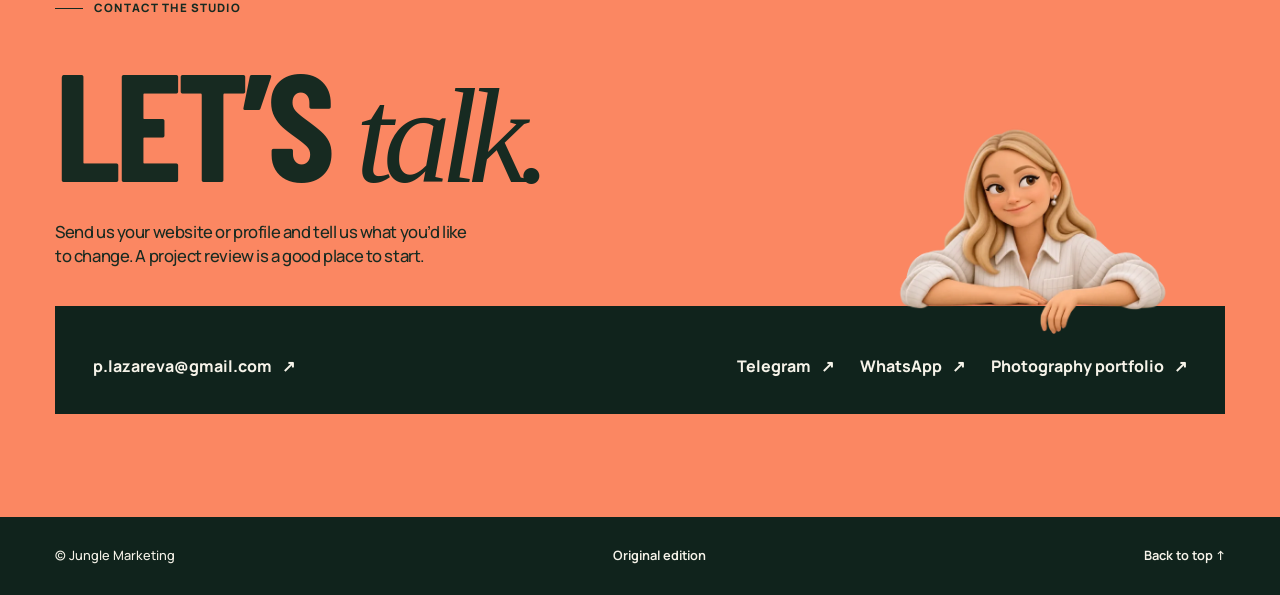
==== commit 7826b905: "Fade in Polina when a service opens" ====
--- a/2027/index.html
+++ b/2027/index.html
@@ -18,8 +18,8 @@
   <link rel="preload" href="assets/barlow-condensed-bold.ttf" as="font" type="font/ttf" crossorigin>
   <meta property="og:image:alt" content="Jungle Marketing with an illustrated Polina Lazareva holding her camera.">
   <link rel="preload" href="assets/polina.webp" as="image" type="image/webp">
-  <link rel="stylesheet" href="edition.css?v=service-scenes-2">
-  <script src="edition.js?v=camera-2" defer></script>
+  <link rel="stylesheet" href="edition.css?v=service-scenes-3">
+  <script src="edition.js?v=service-scenes-3" defer></script>
 </head>
 <body id="top">
   <a class="skip" href="#main">Skip to content</a>
--- a/2027/edition.css
+++ b/2027/edition.css
@@ -235,6 +235,12 @@
   .footer-inner > span { flex: 1 0 100%; }
 }
 @media (prefers-reduced-motion: no-preference) {
+  .catalog details[open] .service-scene { animation: scene-in 400ms var(--ease) both; }
+  .catalog details[open] .service-scene[data-pending] { animation-play-state: paused; }
+  @keyframes scene-in {
+    from { opacity: 0; transform: translateY(6px); }
+    to { opacity: 1; transform: none; }
+  }
   .arrive { animation: arrive .55s var(--ease) both; }
   @keyframes arrive { from { opacity: .5; transform: translateY(15px); } to { opacity: 1; transform: none; } }
 }
